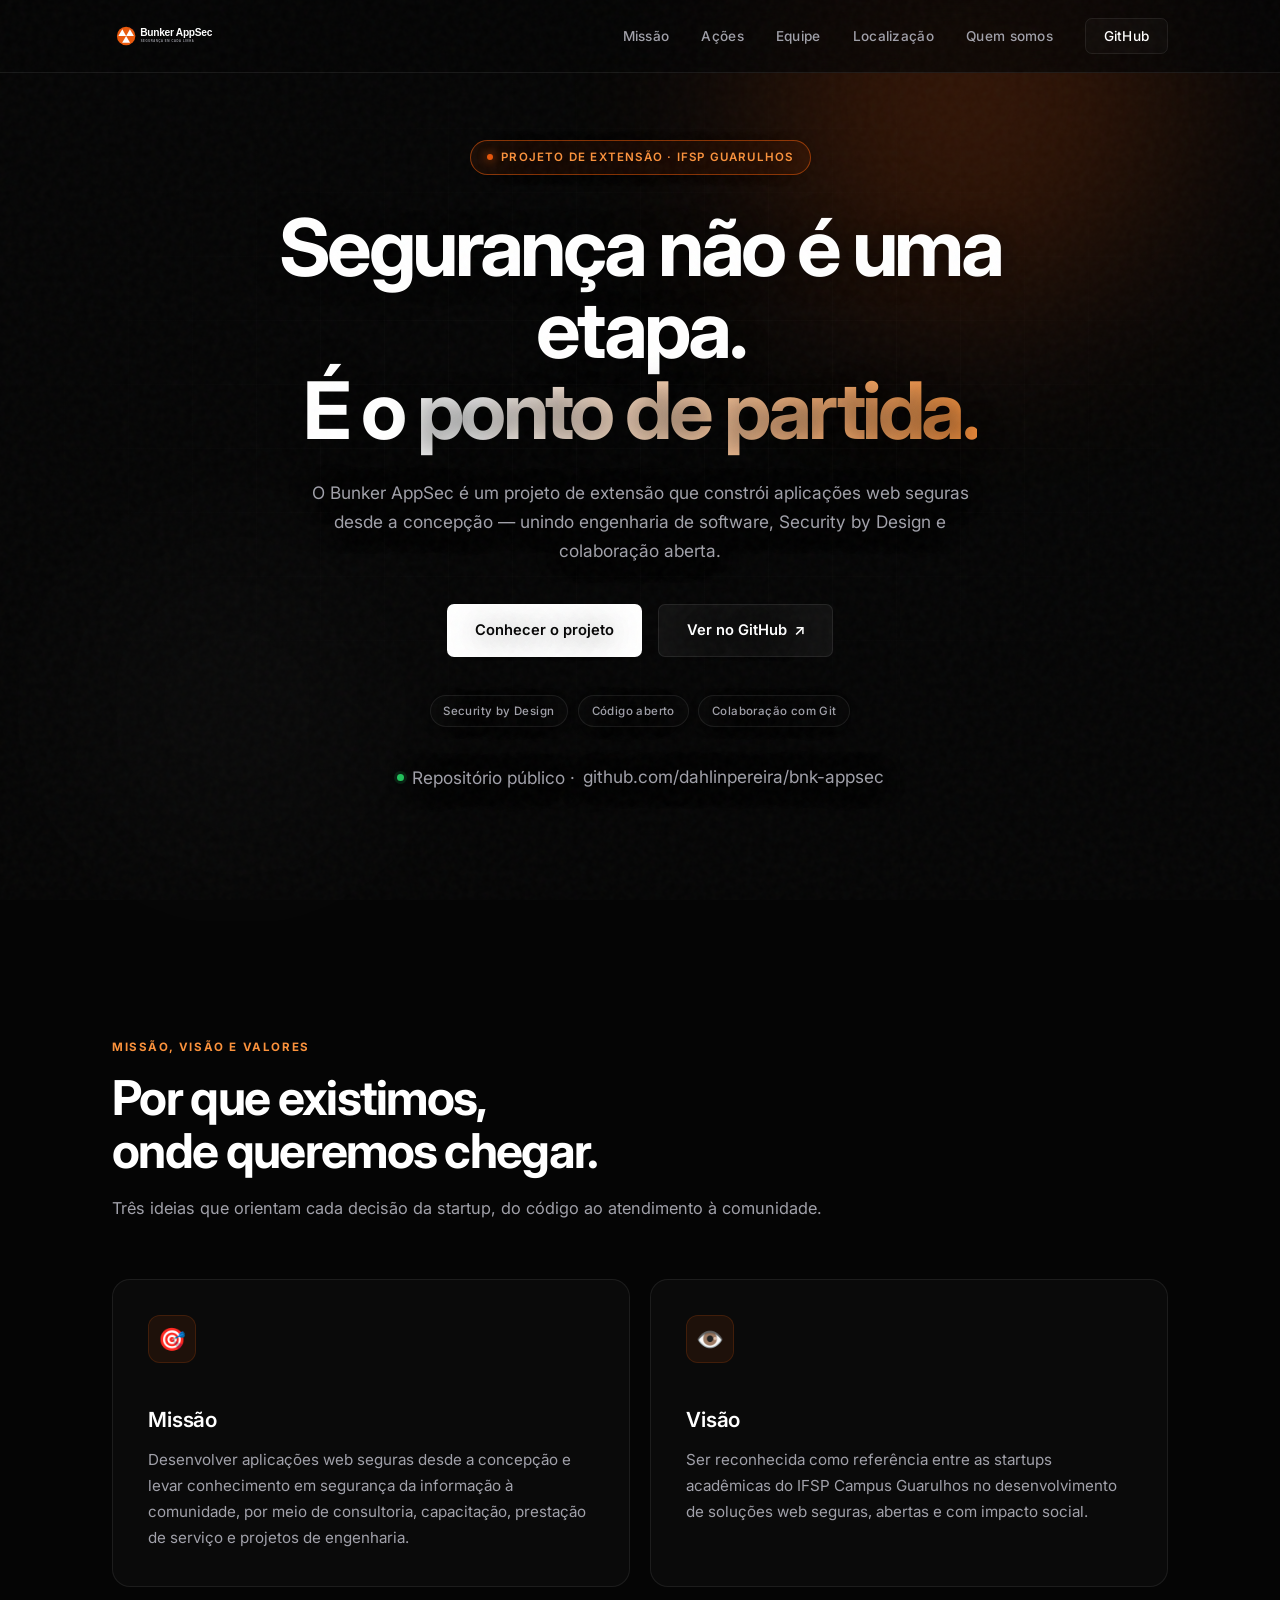
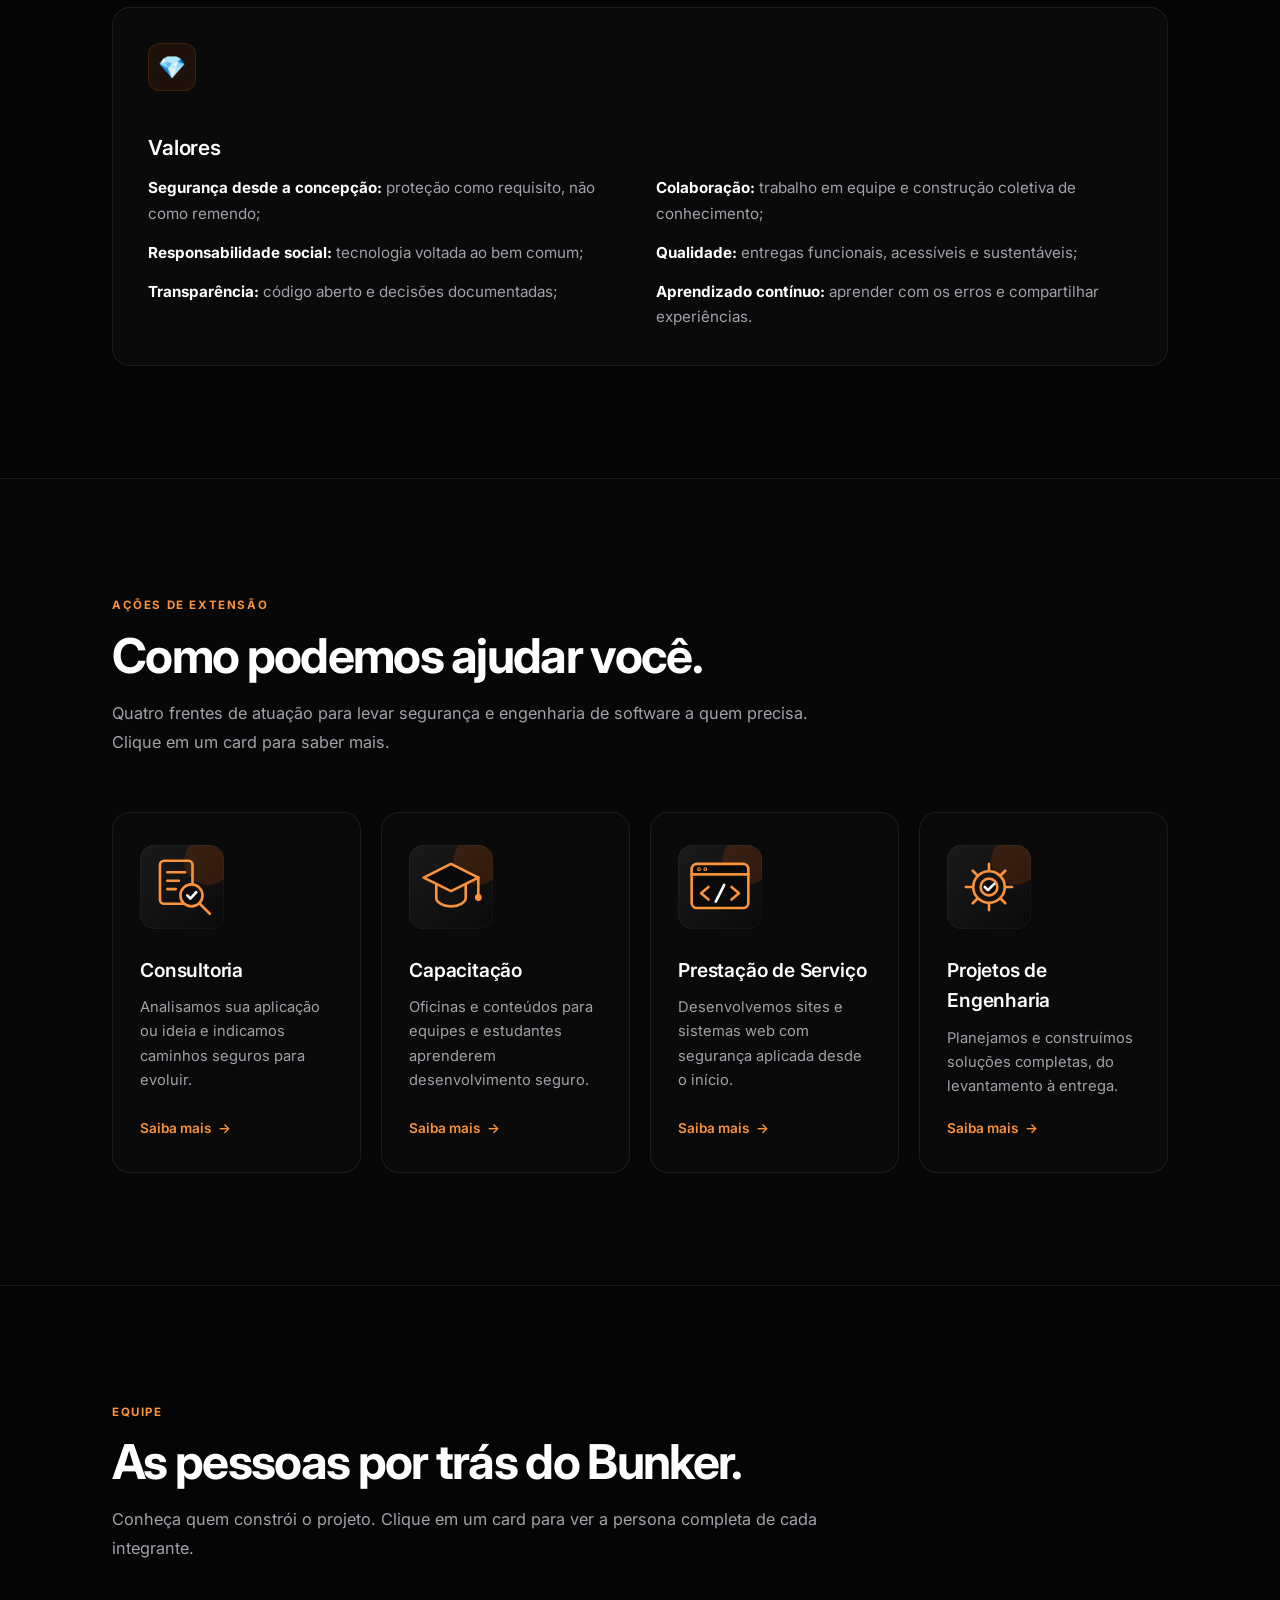
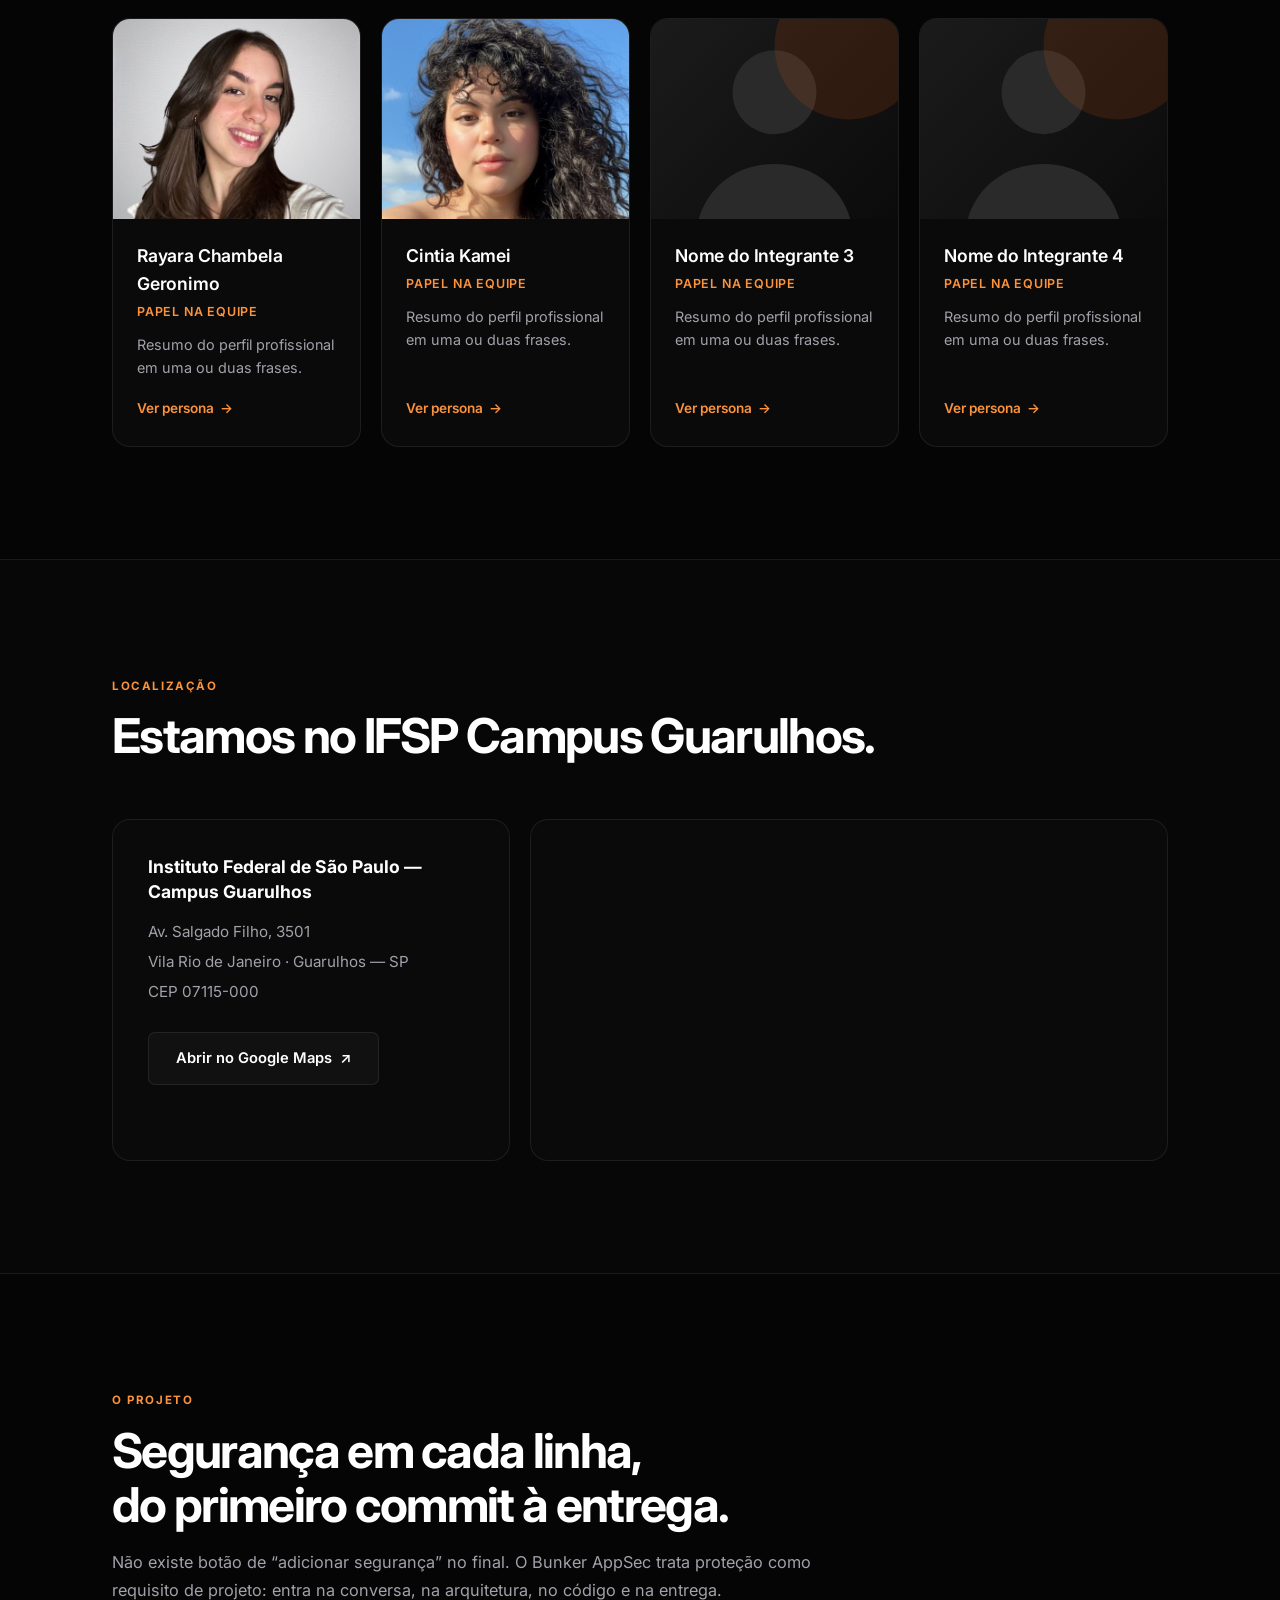
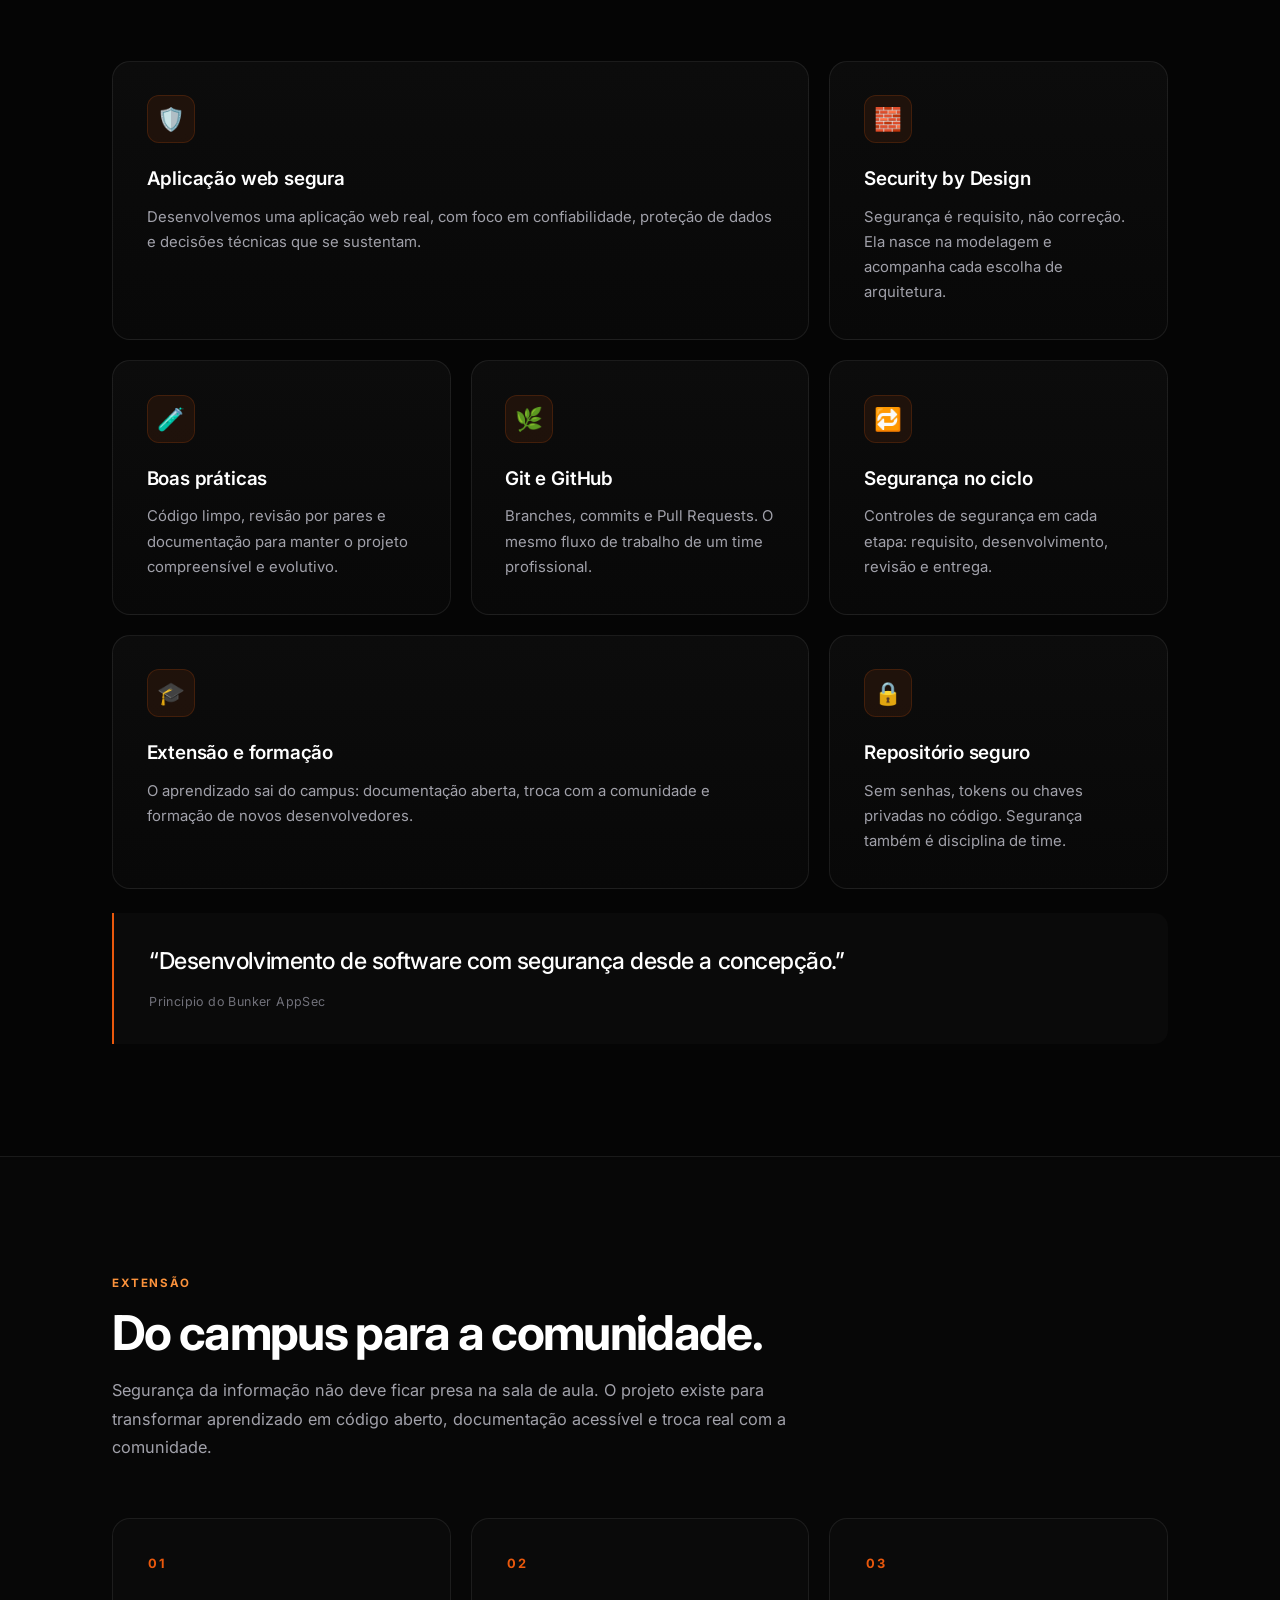
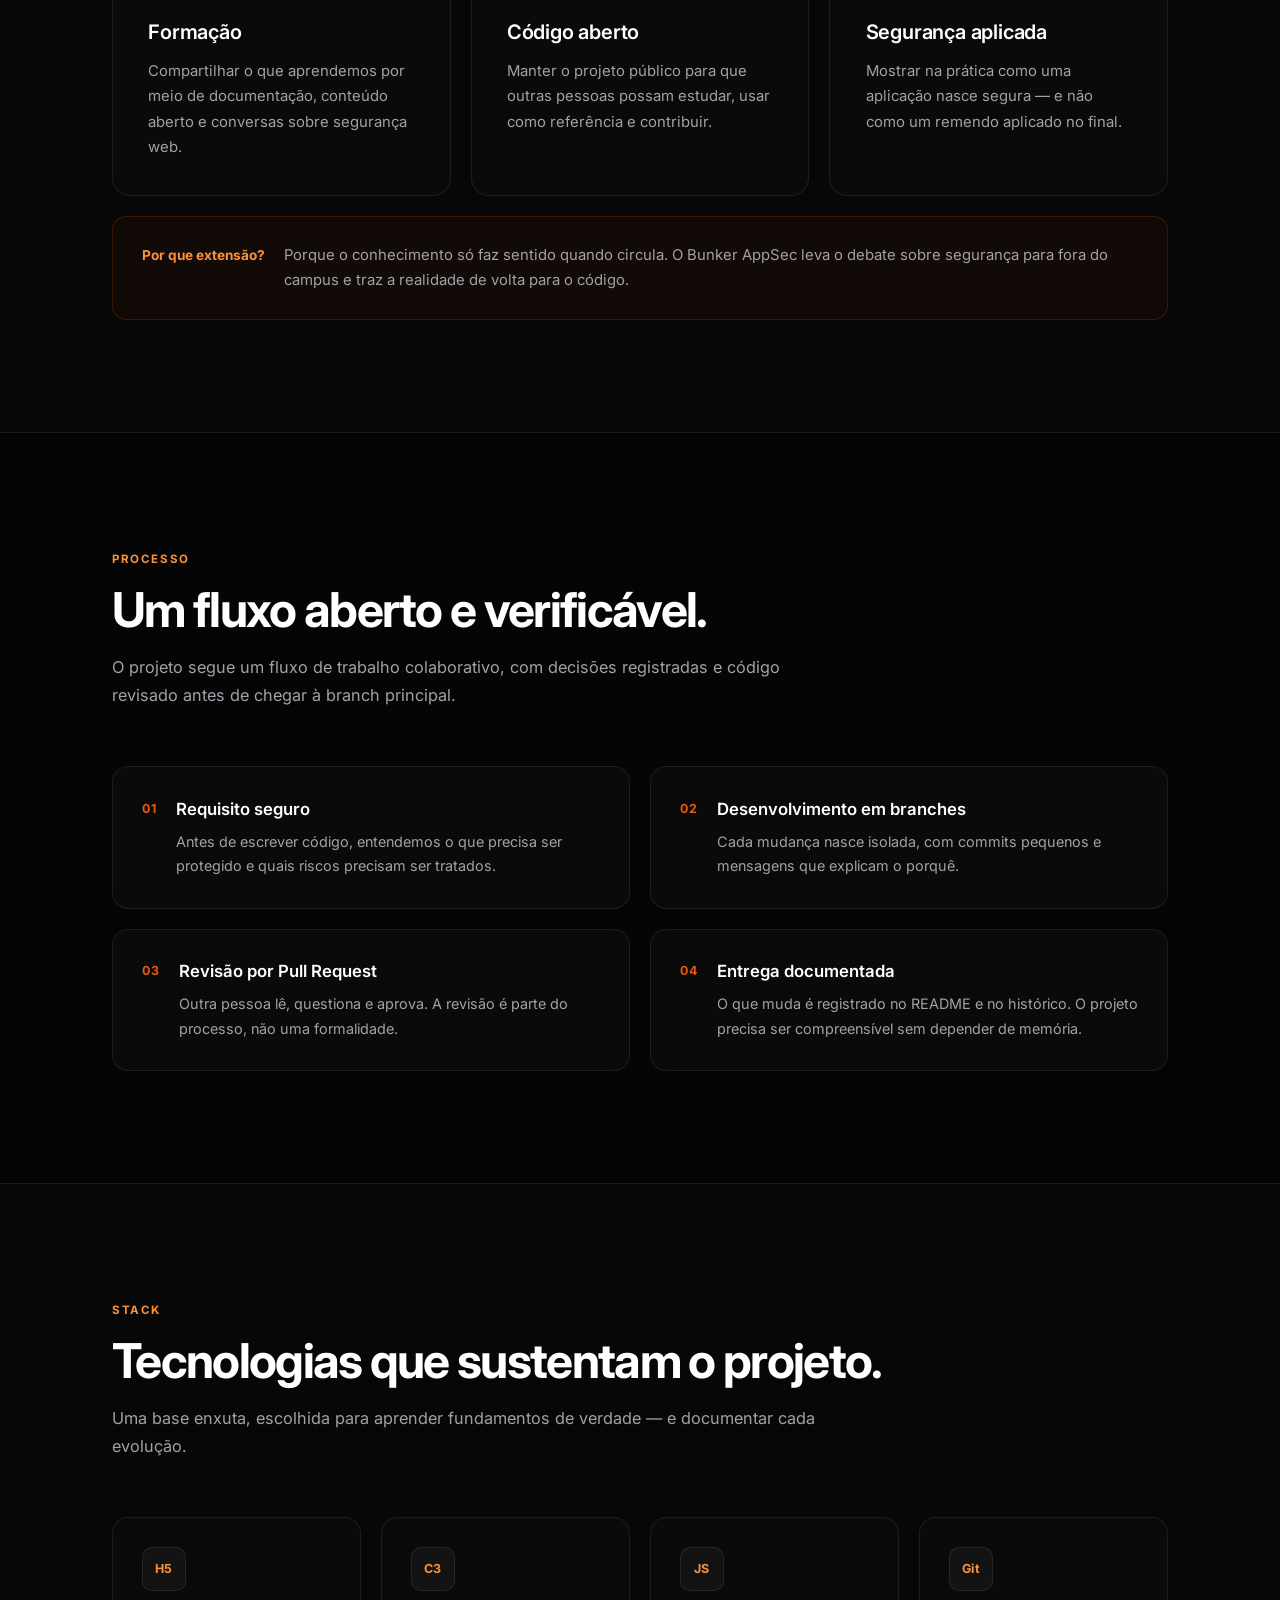
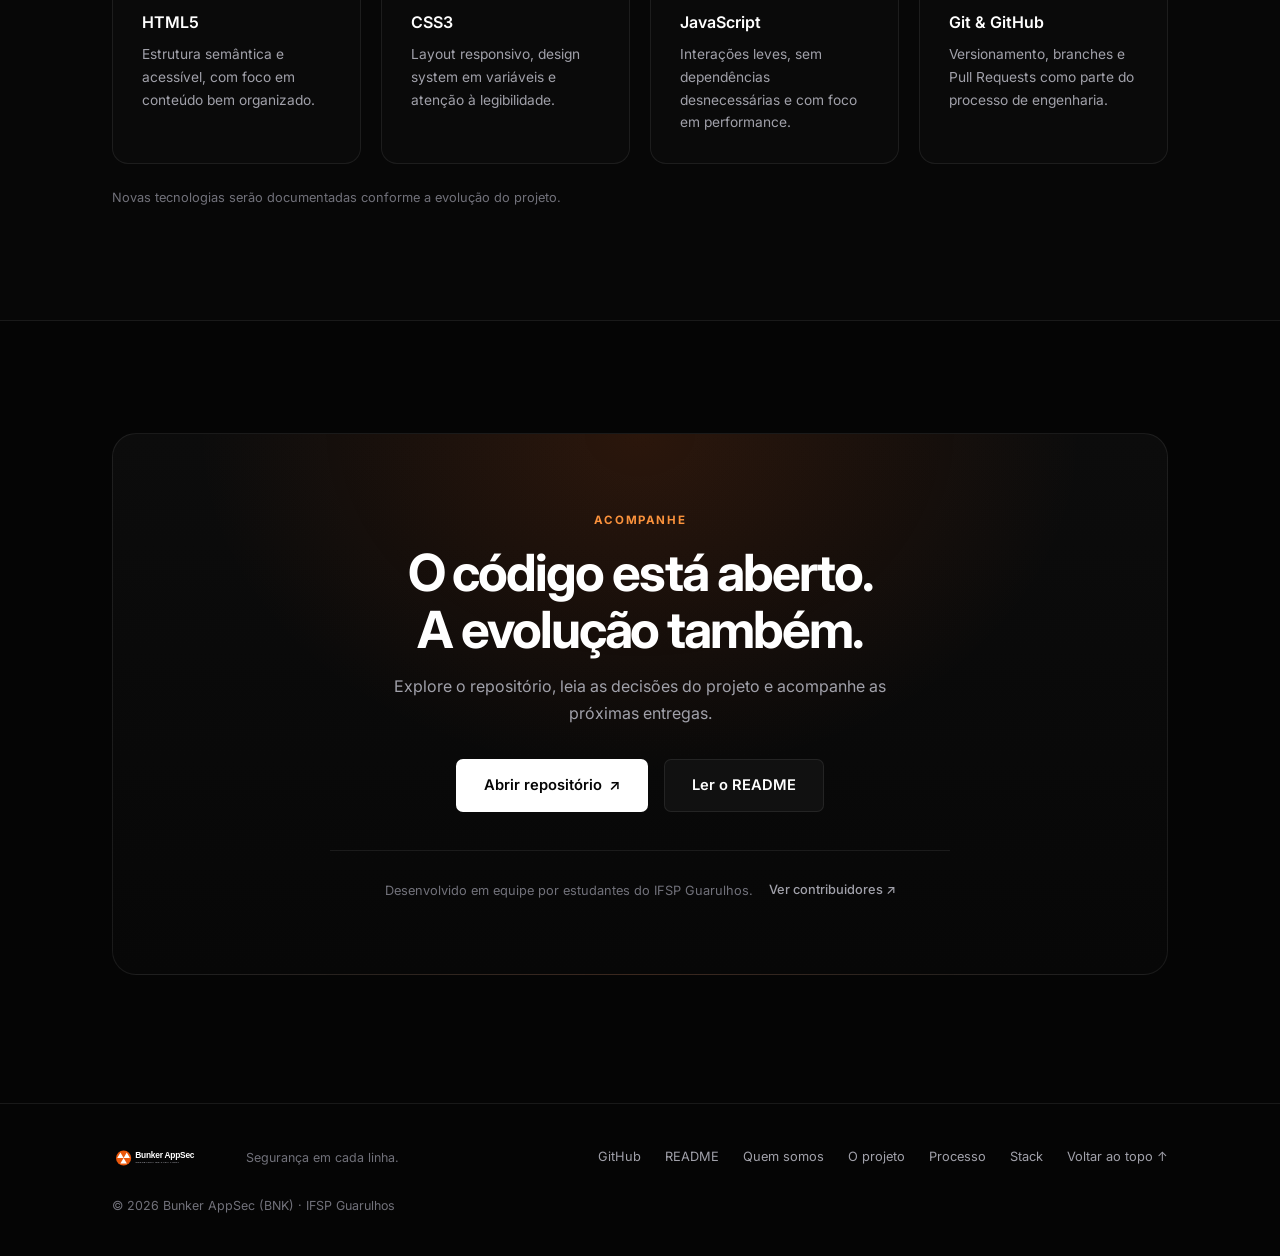
==== index.html @ 9961a46c "pagina principal e quem somos" ====
﻿<!DOCTYPE html>
<html lang="pt-BR">
<head>
    <meta charset="UTF-8">
    <meta name="viewport" content="width=device-width, initial-scale=1.0">
    <meta name="description" content="Bunker AppSec (BNK) — projeto de extensão do IFSP Guarulhos que desenvolve aplicações web seguras desde a concepção, unindo engenharia de software, Security by Design e colaboração aberta.">
    <meta name="theme-color" content="#050505">
    <meta name="author" content="Bunker AppSec">

    <meta property="og:type" content="website">
    <meta property="og:title" content="Bunker AppSec | Segurança desde a concepção">
    <meta property="og:description" content="Projeto de extensão do IFSP Guarulhos que constrói aplicações web seguras desde a concepção.">
    <meta property="og:url" content="https://bunker.simplifica.gru.br/">
    <meta name="twitter:card" content="summary">

    <title>Bunker AppSec | Segurança desde a concepção</title>

    <link rel="canonical" href="https://bunker.simplifica.gru.br/">
    <link rel="icon" type="image/svg+xml" href="assets/img/favicon.svg">
    <link rel="preconnect" href="https://fonts.googleapis.com">
    <link rel="preconnect" href="https://fonts.gstatic.com" crossorigin>
    <link href="https://fonts.googleapis.com/css2?family=Inter:wght@300;400;500;600;700;800&display=swap" rel="stylesheet">
    <link rel="stylesheet" href="css/style.css">
</head>
<body>
    <a class="skip-link" href="#conteudo">Pular para o conteúdo</a>
    <div class="noise-overlay" aria-hidden="true"></div>

    <header class="navbar" id="navbar">
        <div class="container nav-content">
            <a href="#inicio" class="logo" aria-label="Bunker AppSec — início">
                <img src="assets/img/logo.svg" alt="Bunker AppSec" height="34">
            </a>

            <button class="nav-toggle" id="navToggle" type="button"
                    aria-expanded="false" aria-controls="navLinks" aria-label="Abrir menu">
                <span></span>
                <span></span>
                <span></span>
            </button>

            <nav aria-label="Navegação principal">
                <ul class="nav-links" id="navLinks">
                    <li><a href="#missao">Missão</a></li>
                    <li><a href="#acoes">Ações</a></li>
                    <li><a href="#equipe">Equipe</a></li>
                    <li><a href="#localizacao">Localização</a></li>
                    <li><a href="quem-somos.html">Quem somos</a></li>
                    <li>
                        <a class="btn-outline" href="https://github.com/dahlinpereira/bnk-appsec"
                           target="_blank" rel="noopener noreferrer">GitHub</a>
                    </li>
                </ul>
            </nav>
        </div>
    </header>

    <main id="conteudo">
        <!-- 1ª dobra · Foto da equipe + apresentação -->
        <section class="hero hero-photo" id="inicio">
            <div class="hero-bg" aria-hidden="true"></div>
            <div class="orb orb-1" aria-hidden="true"></div>
            <div class="orb orb-2" aria-hidden="true"></div>

            <div class="container hero-content">
                <span class="badge fade-in">Projeto de extensão · IFSP Guarulhos</span>

                <h1 class="fade-in delay-1">
                    Segurança não é uma etapa.<br>
                    É o <span class="highlight">ponto de partida.</span>
                </h1>

                <p class="fade-in delay-2">
                    O Bunker AppSec é um projeto de extensão que constrói aplicações web seguras
                    desde a concepção — unindo engenharia de software, Security by Design
                    e colaboração aberta.
                </p>

                <div class="hero-actions fade-in delay-3">
                    <a href="#projeto" class="btn-primary">Conhecer o projeto</a>
                    <a href="https://github.com/dahlinpereira/bnk-appsec" class="btn-secondary"
                       target="_blank" rel="noopener noreferrer">
                        Ver no GitHub <span aria-hidden="true">↗</span>
                    </a>
                </div>

                <ul class="hero-tags fade-in delay-4" aria-label="Destaques do projeto">
                    <li>Security by Design</li>
                    <li>Código aberto</li>
                    <li>Colaboração com Git</li>
                </ul>

                <p class="hero-status fade-in delay-4">
                    <span class="status-dot" aria-hidden="true"></span>
                    Repositório público ·
                    <a href="https://github.com/dahlinpereira/bnk-appsec"
                       target="_blank" rel="noopener noreferrer">github.com/dahlinpereira/bnk-appsec</a>
                </p>
            </div>
        </section>

        <!-- 2ª dobra · Missão, Visão e Valores -->
        <section class="section" id="missao">
            <div class="container">
                <div class="section-header slide-up">
                    <span class="eyebrow">Missão, Visão e Valores</span>
                    <h2>Por que existimos,<br>onde queremos chegar.</h2>
                    <p class="lead">
                        Três ideias que orientam cada decisão da startup, do código ao
                        atendimento à comunidade.
                    </p>
                </div>

                <div class="mvv-grid">
                    <article class="mvv-card slide-up delay-1">
                        <div class="icon" aria-hidden="true">🎯</div>
                        <h3>Missão</h3>
                        <p>
                            Desenvolver aplicações web seguras desde a concepção e levar
                            conhecimento em segurança da informação à comunidade, por meio de
                            consultoria, capacitação, prestação de serviço e projetos de engenharia.
                        </p>
                    </article>

                    <article class="mvv-card slide-up delay-2">
                        <div class="icon" aria-hidden="true">👁️</div>
                        <h3>Visão</h3>
                        <p>
                            Ser reconhecida como referência entre as startups acadêmicas do IFSP
                            Campus Guarulhos no desenvolvimento de soluções web seguras, abertas
                            e com impacto social.
                        </p>
                    </article>

                    <article class="mvv-card mvv-values slide-up delay-3">
                        <div class="icon" aria-hidden="true">💎</div>
                        <h3>Valores</h3>
                        <ul>
                            <li><strong>Segurança desde a concepção:</strong> proteção como requisito, não como remendo;</li>
                            <li><strong>Colaboração:</strong> trabalho em equipe e construção coletiva de conhecimento;</li>
                            <li><strong>Responsabilidade social:</strong> tecnologia voltada ao bem comum;</li>
                            <li><strong>Qualidade:</strong> entregas funcionais, acessíveis e sustentáveis;</li>
                            <li><strong>Transparência:</strong> código aberto e decisões documentadas;</li>
                            <li><strong>Aprendizado contínuo:</strong> aprender com os erros e compartilhar experiências.</li>
                        </ul>
                    </article>
                </div>
            </div>
        </section>

        <!-- 3ª dobra · Ações de extensão -->
        <section class="section section-alt" id="acoes">
            <div class="container">
                <div class="section-header slide-up">
                    <span class="eyebrow">Ações de extensão</span>
                    <h2>Como podemos ajudar você.</h2>
                    <p class="lead">
                        Quatro frentes de atuação para levar segurança e engenharia de software
                        a quem precisa. Clique em um card para saber mais.
                    </p>
                </div>

                <div class="action-grid">
                    <a class="action-card slide-up delay-1" href="quem-somos.html#consultoria">
                        <img src="assets/img/acoes/consultoria.svg" alt="" width="84" height="84" loading="lazy">
                        <h3>Consultoria</h3>
                        <p>Analisamos sua aplicação ou ideia e indicamos caminhos seguros para evoluir.</p>
                        <span class="card-link">Saiba mais <span aria-hidden="true">→</span></span>
                    </a>

                    <a class="action-card slide-up delay-2" href="quem-somos.html#capacitacao">
                        <img src="assets/img/acoes/capacitacao.svg" alt="" width="84" height="84" loading="lazy">
                        <h3>Capacitação</h3>
                        <p>Oficinas e conteúdos para equipes e estudantes aprenderem desenvolvimento seguro.</p>
                        <span class="card-link">Saiba mais <span aria-hidden="true">→</span></span>
                    </a>

                    <a class="action-card slide-up delay-3" href="quem-somos.html#prestacao-de-servico">
                        <img src="assets/img/acoes/prestacao-de-servico.svg" alt="" width="84" height="84" loading="lazy">
                        <h3>Prestação de Serviço</h3>
                        <p>Desenvolvemos sites e sistemas web com segurança aplicada desde o início.</p>
                        <span class="card-link">Saiba mais <span aria-hidden="true">→</span></span>
                    </a>

                    <a class="action-card slide-up delay-4" href="quem-somos.html#projetos-de-engenharia">
                        <img src="assets/img/acoes/projetos-de-engenharia.svg" alt="" width="84" height="84" loading="lazy">
                        <h3>Projetos de Engenharia</h3>
                        <p>Planejamos e construímos soluções completas, do levantamento à entrega.</p>
                        <span class="card-link">Saiba mais <span aria-hidden="true">→</span></span>
                    </a>
                </div>
            </div>
        </section>

        <!-- 4ª dobra · Um card para cada persona -->
        <section class="section" id="equipe">
            <div class="container">
                <div class="section-header slide-up">
                    <span class="eyebrow">Equipe</span>
                    <h2>As pessoas por trás do Bunker.</h2>
                    <p class="lead">
                        Conheça quem constrói o projeto. Clique em um card para ver a persona
                        completa de cada integrante.
                    </p>
                </div>

                <!-- Um card por integrante. Para adicionar alguém, copie um <a class="persona-card"> inteiro. -->
                <div class="persona-grid">
                    <a class="persona-card slide-up delay-1" href="personas.html#integrante-1">
                        <img src="assets/img/equipe/rayara-chambela-geronimo.jpg" alt="Foto de Rayara Chambela Geronimo" width="200" height="200" loading="lazy">
                        <div class="persona-info">
                            <h3>Rayara Chambela Geronimo</h3>
                            <p class="persona-role">Papel na equipe</p>
                            <p>Resumo do perfil profissional em uma ou duas frases.</p>
                            <span class="card-link">Ver persona <span aria-hidden="true">→</span></span>
                        </div>
                    </a>

                    <a class="persona-card slide-up delay-2" href="personas.html#integrante-2">
                        <img src="assets/img/equipe/cintia-kamei.jpg" alt="Foto de Cintia Kamei" width="200" height="200" loading="lazy">
                        <div class="persona-info">
                            <h3>Cintia Kamei</h3>
                            <p class="persona-role">Papel na equipe</p>
                            <p>Resumo do perfil profissional em uma ou duas frases.</p>
                            <span class="card-link">Ver persona <span aria-hidden="true">→</span></span>
                        </div>
                    </a>

                    <a class="persona-card slide-up delay-3" href="personas.html#integrante-3">
                        <img src="assets/img/equipe/avatar.svg" alt="Foto de Nome do Integrante 3" width="200" height="200" loading="lazy">
                        <div class="persona-info">
                            <h3>Nome do Integrante 3</h3>
                            <p class="persona-role">Papel na equipe</p>
                            <p>Resumo do perfil profissional em uma ou duas frases.</p>
                            <span class="card-link">Ver persona <span aria-hidden="true">→</span></span>
                        </div>
                    </a>

                    <a class="persona-card slide-up delay-4" href="personas.html#integrante-4">
                        <img src="assets/img/equipe/avatar.svg" alt="Foto de Nome do Integrante 4" width="200" height="200" loading="lazy">
                        <div class="persona-info">
                            <h3>Nome do Integrante 4</h3>
                            <p class="persona-role">Papel na equipe</p>
                            <p>Resumo do perfil profissional em uma ou duas frases.</p>
                            <span class="card-link">Ver persona <span aria-hidden="true">→</span></span>
                        </div>
                    </a>
                </div>
            </div>
        </section>

        <!-- 5ª dobra · Localização -->
        <section class="section section-alt" id="localizacao">
            <div class="container">
                <div class="section-header slide-up">
                    <span class="eyebrow">Localização</span>
                    <h2>Estamos no IFSP Campus Guarulhos.</h2>
                </div>

                <div class="location-grid slide-up">
                    <address class="location-info">
                        <strong>Instituto Federal de São Paulo — Campus Guarulhos</strong>
                        <span>Av. Salgado Filho, 3501</span>
                        <span>Vila Rio de Janeiro · Guarulhos — SP</span>
                        <span>CEP 07115-000</span>
                        <a class="btn-secondary" href="https://www.google.com/maps/search/?api=1&amp;query=IFSP+Campus+Guarulhos+Av.+Salgado+Filho+3501+Guarulhos+SP"
                           target="_blank" rel="noopener noreferrer">
                            Abrir no Google Maps <span aria-hidden="true">↗</span>
                        </a>
                    </address>

                    <div class="location-map">
                        <iframe
                            title="Mapa do IFSP Campus Guarulhos"
                            src="https://www.google.com/maps?q=IFSP+Campus+Guarulhos+Av.+Salgado+Filho+3501+Guarulhos+SP&amp;output=embed"
                            loading="lazy"
                            referrerpolicy="no-referrer-when-downgrade"
                            allowfullscreen></iframe>
                    </div>
                </div>
            </div>
        </section>

        <!-- O projeto -->
        <section class="section" id="projeto">
            <div class="container">
                <div class="section-header slide-up">
                    <span class="eyebrow">O projeto</span>
                    <h2>Segurança em cada linha,<br>do primeiro commit à entrega.</h2>
                    <p class="lead">
                        Não existe botão de “adicionar segurança” no final. O Bunker AppSec trata
                        proteção como requisito de projeto: entra na conversa, na arquitetura,
                        no código e na entrega.
                    </p>
                </div>

                <div class="bento-grid">
                    <article class="bento-card col-span-2 slide-up delay-1">
                        <div class="card-content">
                            <div class="icon" aria-hidden="true">🛡️</div>
                            <h3>Aplicação web segura</h3>
                            <p>
                                Desenvolvemos uma aplicação web real, com foco em confiabilidade,
                                proteção de dados e decisões técnicas que se sustentam.
                            </p>
                        </div>
                    </article>

                    <article class="bento-card slide-up delay-2">
                        <div class="card-content">
                            <div class="icon" aria-hidden="true">🧱</div>
                            <h3>Security by Design</h3>
                            <p>
                                Segurança é requisito, não correção. Ela nasce na modelagem
                                e acompanha cada escolha de arquitetura.
                            </p>
                        </div>
                    </article>

                    <article class="bento-card slide-up delay-1">
                        <div class="card-content">
                            <div class="icon" aria-hidden="true">🧪</div>
                            <h3>Boas práticas</h3>
                            <p>
                                Código limpo, revisão por pares e documentação para manter
                                o projeto compreensível e evolutivo.
                            </p>
                        </div>
                    </article>

                    <article class="bento-card slide-up delay-2">
                        <div class="card-content">
                            <div class="icon" aria-hidden="true">🌿</div>
                            <h3>Git e GitHub</h3>
                            <p>
                                Branches, commits e Pull Requests. O mesmo fluxo de trabalho
                                de um time profissional.
                            </p>
                        </div>
                    </article>

                    <article class="bento-card slide-up delay-3">
                        <div class="card-content">
                            <div class="icon" aria-hidden="true">🔁</div>
                            <h3>Segurança no ciclo</h3>
                            <p>
                                Controles de segurança em cada etapa: requisito, desenvolvimento,
                                revisão e entrega.
                            </p>
                        </div>
                    </article>

                    <article class="bento-card col-span-2 slide-up delay-1">
                        <div class="card-content">
                            <div class="icon" aria-hidden="true">🎓</div>
                            <h3>Extensão e formação</h3>
                            <p>
                                O aprendizado sai do campus: documentação aberta, troca com a
                                comunidade e formação de novos desenvolvedores.
                            </p>
                        </div>
                    </article>

                    <article class="bento-card slide-up delay-2">
                        <div class="card-content">
                            <div class="icon" aria-hidden="true">🔒</div>
                            <h3>Repositório seguro</h3>
                            <p>
                                Sem senhas, tokens ou chaves privadas no código.
                                Segurança também é disciplina de time.
                            </p>
                        </div>
                    </article>
                </div>

                <blockquote class="principle slide-up">
                    <p>“Desenvolvimento de software com segurança desde a concepção.”</p>
                    <cite>Princípio do Bunker AppSec</cite>
                </blockquote>
            </div>
        </section>

        <!-- Extensão -->
        <section class="section section-alt" id="extensao">
            <div class="container">
                <div class="section-header slide-up">
                    <span class="eyebrow">Extensão</span>
                    <h2>Do campus para a comunidade.</h2>
                    <p class="lead">
                        Segurança da informação não deve ficar presa na sala de aula. O projeto
                        existe para transformar aprendizado em código aberto, documentação
                        acessível e troca real com a comunidade.
                    </p>
                </div>

                <div class="extension-grid">
                    <article class="extension-card slide-up delay-1">
                        <span class="card-number" aria-hidden="true">01</span>
                        <h3>Formação</h3>
                        <p>
                            Compartilhar o que aprendemos por meio de documentação, conteúdo
                            aberto e conversas sobre segurança web.
                        </p>
                    </article>

                    <article class="extension-card slide-up delay-2">
                        <span class="card-number" aria-hidden="true">02</span>
                        <h3>Código aberto</h3>
                        <p>
                            Manter o projeto público para que outras pessoas possam estudar,
                            usar como referência e contribuir.
                        </p>
                    </article>

                    <article class="extension-card slide-up delay-3">
                        <span class="card-number" aria-hidden="true">03</span>
                        <h3>Segurança aplicada</h3>
                        <p>
                            Mostrar na prática como uma aplicação nasce segura — e não como
                            um remendo aplicado no final.
                        </p>
                    </article>
                </div>

                <div class="extension-note slide-up">
                    <strong>Por que extensão?</strong>
                    <p>
                        Porque o conhecimento só faz sentido quando circula. O Bunker AppSec leva
                        o debate sobre segurança para fora do campus e traz a realidade de volta
                        para o código.
                    </p>
                </div>
            </div>
        </section>

        <!-- Processo -->
        <section class="section" id="processo">
            <div class="container">
                <div class="section-header slide-up">
                    <span class="eyebrow">Processo</span>
                    <h2>Um fluxo aberto e verificável.</h2>
                    <p class="lead">
                        O projeto segue um fluxo de trabalho colaborativo, com decisões
                        registradas e código revisado antes de chegar à branch principal.
                    </p>
                </div>

                <ol class="steps">
                    <li class="step slide-up delay-1">
                        <span class="step-number" aria-hidden="true">01</span>
                        <div>
                            <h3>Requisito seguro</h3>
                            <p>
                                Antes de escrever código, entendemos o que precisa ser protegido
                                e quais riscos precisam ser tratados.
                            </p>
                        </div>
                    </li>

                    <li class="step slide-up delay-2">
                        <span class="step-number" aria-hidden="true">02</span>
                        <div>
                            <h3>Desenvolvimento em branches</h3>
                            <p>
                                Cada mudança nasce isolada, com commits pequenos e mensagens
                                que explicam o porquê.
                            </p>
                        </div>
                    </li>

                    <li class="step slide-up delay-3">
                        <span class="step-number" aria-hidden="true">03</span>
                        <div>
                            <h3>Revisão por Pull Request</h3>
                            <p>
                                Outra pessoa lê, questiona e aprova. A revisão é parte do
                                processo, não uma formalidade.
                            </p>
                        </div>
                    </li>

                    <li class="step slide-up delay-4">
                        <span class="step-number" aria-hidden="true">04</span>
                        <div>
                            <h3>Entrega documentada</h3>
                            <p>
                                O que muda é registrado no README e no histórico. O projeto
                                precisa ser compreensível sem depender de memória.
                            </p>
                        </div>
                    </li>
                </ol>
            </div>
        </section>

        <!-- Stack -->
        <section class="section section-alt" id="stack">
            <div class="container">
                <div class="section-header slide-up">
                    <span class="eyebrow">Stack</span>
                    <h2>Tecnologias que sustentam o projeto.</h2>
                    <p class="lead">
                        Uma base enxuta, escolhida para aprender fundamentos de verdade —
                        e documentar cada evolução.
                    </p>
                </div>

                <div class="stack-grid">
                    <article class="stack-card slide-up delay-1">
                        <span class="stack-mark" aria-hidden="true">H5</span>
                        <h3>HTML5</h3>
                        <p>Estrutura semântica e acessível, com foco em conteúdo bem organizado.</p>
                    </article>

                    <article class="stack-card slide-up delay-2">
                        <span class="stack-mark" aria-hidden="true">C3</span>
                        <h3>CSS3</h3>
                        <p>Layout responsivo, design system em variáveis e atenção à legibilidade.</p>
                    </article>

                    <article class="stack-card slide-up delay-3">
                        <span class="stack-mark" aria-hidden="true">JS</span>
                        <h3>JavaScript</h3>
                        <p>Interações leves, sem dependências desnecessárias e com foco em performance.</p>
                    </article>

                    <article class="stack-card slide-up delay-4">
                        <span class="stack-mark" aria-hidden="true">Git</span>
                        <h3>Git &amp; GitHub</h3>
                        <p>Versionamento, branches e Pull Requests como parte do processo de engenharia.</p>
                    </article>
                </div>

                <p class="stack-note slide-up">
                    Novas tecnologias serão documentadas conforme a evolução do projeto.
                </p>
            </div>
        </section>

        <!-- CTA -->
        <section class="section cta-section" id="contato">
            <div class="container">
                <div class="cta-card slide-up">
                    <span class="eyebrow">Acompanhe</span>
                    <h2>O código está aberto.<br>A evolução também.</h2>
                    <p>
                        Explore o repositório, leia as decisões do projeto e acompanhe
                        as próximas entregas.
                    </p>

                    <div class="hero-actions">
                        <a href="https://github.com/dahlinpereira/bnk-appsec" class="btn-primary"
                           target="_blank" rel="noopener noreferrer">
                            Abrir repositório <span aria-hidden="true">↗</span>
                        </a>
                        <a href="https://github.com/dahlinpereira/bnk-appsec/blob/main/README.md"
                           class="btn-secondary" target="_blank" rel="noopener noreferrer">
                            Ler o README
                        </a>
                    </div>

                    <div class="team-line">
                        <p>Desenvolvido em equipe por estudantes do IFSP Guarulhos.</p>
                        <a href="https://github.com/dahlinpereira/bnk-appsec/graphs/contributors"
                           target="_blank" rel="noopener noreferrer">
                            Ver contribuidores <span aria-hidden="true">↗</span>
                        </a>
                    </div>
                </div>
            </div>
        </section>
    </main>

    <footer class="footer">
        <div class="container footer-content">
            <div class="footer-brand">
                <img src="assets/img/logo.svg" alt="Bunker AppSec" height="28">
                <p>Segurança em cada linha.</p>
            </div>

            <nav class="footer-links" aria-label="Links do rodapé">
                <a href="https://github.com/dahlinpereira/bnk-appsec"
                   target="_blank" rel="noopener noreferrer">GitHub</a>
                <a href="https://github.com/dahlinpereira/bnk-appsec/blob/main/README.md"
                   target="_blank" rel="noopener noreferrer">README</a>
                <a href="quem-somos.html">Quem somos</a>
                <a href="#projeto">O projeto</a>
                <a href="#processo">Processo</a>
                <a href="#stack">Stack</a>
                <a href="#inicio">Voltar ao topo ↑</a>
            </nav>

            <p class="footer-copy">© <span id="year">2026</span> Bunker AppSec (BNK) · IFSP Guarulhos</p>
        </div>
    </footer>

    <script src="js/script.js"></script>
</body>
</html>
---- css/style.css ----
:root {
    --bg-base: #050505;
    --bg-surface: #0a0a0a;
    --bg-elevated: #111111;
    --border-subtle: rgba(255, 255, 255, 0.08);
    --border-strong: rgba(255, 255, 255, 0.18);
    --primary-orange: #ea580c;
    --primary-orange-light: #fb923c;
    --primary-glow: rgba(234, 88, 12, 0.4);
    --text-primary: #ffffff;
    --text-secondary: #a1a1aa;
    --text-muted: #71717a;
    --nav-blur: rgba(5, 5, 5, 0.72);
    --radius: 16px;
    --max-width: 1120px;
}

* {
    margin: 0;
    padding: 0;
    box-sizing: border-box;
    font-family: 'Inter', -apple-system, BlinkMacSystemFont, 'Segoe UI', sans-serif;
}

html {
    scroll-behavior: smooth;
    background-color: var(--bg-base);
    color: var(--text-primary);
    overflow-x: hidden;
}

body {
    background-color: var(--bg-base);
    color: var(--text-primary);
    line-height: 1.6;
    overflow-x: hidden;
}

body.menu-open {
    overflow: hidden;
}

::selection {
    background: var(--primary-orange);
    color: #fff;
}

img {
    max-width: 100%;
    display: block;
}

a {
    color: inherit;
}

:focus-visible {
    outline: 2px solid var(--primary-orange);
    outline-offset: 3px;
    border-radius: 4px;
}

/* Acessibilidade — pular para o conteúdo */
.skip-link {
    position: absolute;
    top: -100px;
    left: 1rem;
    z-index: 10000;
    padding: 0.75rem 1.25rem;
    background: var(--primary-orange);
    color: #fff;
    font-size: 0.9rem;
    font-weight: 600;
    text-decoration: none;
    border-radius: 0 0 8px 8px;
    transition: top 0.2s ease;
}

.skip-link:focus {
    top: 0;
}

/* Textura de ruído */
.noise-overlay {
    position: fixed;
    top: 0;
    left: 0;
    width: 100vw;
    height: 100vh;
    pointer-events: none;
    z-index: 9999;
    opacity: 0.035;
    background-image: url("data:image/svg+xml,%3Csvg viewBox='0 0 200 200' xmlns='http://www.w3.org/2000/svg'%3E%3Cfilter id='noiseFilter'%3E%3CfeTurbulence type='fractalNoise' baseFrequency='0.65' numOctaves='3' stitchTiles='stitch'/%3E%3C/filter%3E%3Crect width='100%25' height='100%25' filter='url(%23noiseFilter)'/%3E%3C/svg%3E");
}

.container {
    width: 100%;
    max-width: var(--max-width);
    margin: 0 auto;
    padding: 0 2rem;
}

/* Navbar */
.navbar {
    position: fixed;
    top: 0;
    width: 100%;
    z-index: 100;
    background: var(--nav-blur);
    backdrop-filter: blur(14px);
    -webkit-backdrop-filter: blur(14px);
    border-bottom: 1px solid var(--border-subtle);
    transition: transform 0.35s ease;
}

.navbar.is-hidden {
    transform: translateY(-100%);
}

.nav-content {
    display: flex;
    justify-content: space-between;
    align-items: center;
    height: 72px;
    gap: 1.5rem;
}

.logo {
    display: inline-flex;
    align-items: center;
    text-decoration: none;
    flex-shrink: 0;
}

.logo img {
    height: 34px;
    width: auto;
}

.nav-links {
    display: flex;
    gap: 2rem;
    list-style: none;
    align-items: center;
}

.nav-links a {
    color: var(--text-secondary);
    text-decoration: none;
    font-size: 0.85rem;
    font-weight: 500;
    letter-spacing: 0.3px;
    transition: color 0.25s ease;
    position: relative;
}

.nav-links a:not(.btn-outline)::after {
    content: "";
    position: absolute;
    left: 0;
    bottom: -7px;
    width: 0;
    height: 2px;
    background: var(--primary-orange);
    transition: width 0.25s ease;
}

.nav-links a:not(.btn-outline):hover,
.nav-links a.is-active {
    color: var(--text-primary);
}

.nav-links a:not(.btn-outline):hover::after,
.nav-links a.is-active::after {
    width: 100%;
}

.btn-outline {
    border: 1px solid var(--border-subtle);
    padding: 0.55rem 1.1rem;
    border-radius: 7px;
    color: var(--text-primary) !important;
    background: rgba(255, 255, 255, 0.02);
    transition: background 0.25s ease, color 0.25s ease, border-color 0.25s ease;
}

.btn-outline:hover {
    background: var(--text-primary);
    color: var(--bg-base) !important;
    border-color: var(--text-primary);
}

/* Botão do menu mobile */
.nav-toggle {
    display: none;
    flex-direction: column;
    justify-content: center;
    gap: 5px;
    width: 42px;
    height: 42px;
    padding: 0 9px;
    background: transparent;
    border: 1px solid var(--border-subtle);
    border-radius: 8px;
    cursor: pointer;
}

.nav-toggle span {
    display: block;
    width: 100%;
    height: 2px;
    background: var(--text-primary);
    border-radius: 2px;
    transition: transform 0.25s ease, opacity 0.25s ease;
}

.nav-toggle[aria-expanded="true"] span:nth-child(1) {
    transform: translateY(7px) rotate(45deg);
}

.nav-toggle[aria-expanded="true"] span:nth-child(2) {
    opacity: 0;
}

.nav-toggle[aria-expanded="true"] span:nth-child(3) {
    transform: translateY(-7px) rotate(-45deg);
}

/* Hero */
.hero {
    min-height: 100svh;
    display: flex;
    flex-direction: column;
    justify-content: center;
    position: relative;
    overflow: hidden;
    padding: 140px 0 90px;
    text-align: center;
}

.hero::before {
    content: "";
    position: absolute;
    inset: 0;
    background-image:
        linear-gradient(rgba(255, 255, 255, 0.035) 1px, transparent 1px),
        linear-gradient(90deg, rgba(255, 255, 255, 0.035) 1px, transparent 1px);
    background-size: 64px 64px;
    -webkit-mask-image: radial-gradient(ellipse 70% 65% at 50% 45%, #000 30%, transparent 78%);
    mask-image: radial-gradient(ellipse 70% 65% at 50% 45%, #000 30%, transparent 78%);
    z-index: 0;
    pointer-events: none;
}

.orb {
    position: absolute;
    border-radius: 50%;
    filter: blur(100px);
    z-index: 0;
    opacity: 0.5;
    animation: float 12s infinite alternate ease-in-out;
    pointer-events: none;
}

.orb-1 {
    width: 420px;
    height: 420px;
    background: var(--primary-glow);
    top: -12%;
    right: 8%;
}

.orb-2 {
    width: 320px;
    height: 320px;
    background: rgba(255, 255, 255, 0.05);
    bottom: 6%;
    left: 6%;
    animation-delay: -6s;
}

@keyframes float {
    0% { transform: translate(0, 0); }
    100% { transform: translate(30px, 45px); }
}

.hero-content {
    position: relative;
    z-index: 2;
    display: flex;
    flex-direction: column;
    align-items: center;
}

.badge {
    display: inline-flex;
    align-items: center;
    gap: 0.55rem;
    padding: 0.45rem 1rem;
    border-radius: 50px;
    border: 1px solid rgba(234, 88, 12, 0.55);
    color: var(--primary-orange-light);
    font-size: 0.72rem;
    font-weight: 600;
    letter-spacing: 1.2px;
    text-transform: uppercase;
    margin-bottom: 2rem;
    background: rgba(234, 88, 12, 0.09);
}

.badge::before {
    content: "";
    width: 6px;
    height: 6px;
    border-radius: 50%;
    background: var(--primary-orange);
    box-shadow: 0 0 10px var(--primary-orange);
}

.hero h1 {
    font-size: clamp(2.8rem, 6.2vw, 5.2rem);
    font-weight: 700;
    line-height: 1.03;
    letter-spacing: -0.045em;
    margin-bottom: 1.6rem;
    max-width: 900px;
}

.highlight {
    background: linear-gradient(to right, #ffffff 10%, var(--primary-orange-light) 100%);
    -webkit-background-clip: text;
    background-clip: text;
    -webkit-text-fill-color: transparent;
}

.hero p {
    font-size: 1.08rem;
    color: var(--text-secondary);
    max-width: 660px;
    line-height: 1.7;
    margin-bottom: 2.4rem;
}

.hero-actions {
    display: flex;
    gap: 1rem;
    flex-wrap: wrap;
    justify-content: center;
}

.btn-primary,
.btn-secondary {
    display: inline-flex;
    align-items: center;
    justify-content: center;
    gap: 0.45rem;
    padding: 0.85rem 1.7rem;
    border-radius: 7px;
    font-size: 0.92rem;
    font-weight: 600;
    text-decoration: none;
    transition: transform 0.25s ease, background 0.25s ease, border-color 0.25s ease;
    border: 1px solid transparent;
}

.btn-primary {
    background: var(--text-primary);
    color: var(--bg-base);
}

.btn-primary:hover {
    background: #e4e4e7;
    transform: translateY(-2px);
}

.btn-secondary {
    background: var(--bg-elevated);
    border-color: var(--border-subtle);
    color: var(--text-primary);
}

.btn-secondary:hover {
    background: rgba(255, 255, 255, 0.06);
    border-color: var(--border-strong);
    transform: translateY(-2px);
}

.hero-tags {
    display: flex;
    flex-wrap: wrap;
    justify-content: center;
    gap: 0.6rem;
    list-style: none;
    margin-top: 2.4rem;
}

.hero-tags li {
    padding: 0.35rem 0.8rem;
    border: 1px solid var(--border-subtle);
    border-radius: 50px;
    background: rgba(255, 255, 255, 0.02);
    color: var(--text-secondary);
    font-size: 0.72rem;
    font-weight: 500;
    letter-spacing: 0.4px;
}

.hero-status {
    display: inline-flex;
    align-items: center;
    gap: 0.5rem;
    margin-top: 2.2rem;
    font-size: 0.78rem;
    color: var(--text-muted);
    flex-wrap: wrap;
    justify-content: center;
}

.hero-status a {
    color: var(--text-secondary);
    text-decoration: none;
    border-bottom: 1px solid transparent;
    transition: color 0.2s ease, border-color 0.2s ease;
}

.hero-status a:hover {
    color: var(--text-primary);
    border-color: var(--primary-orange);
}

.status-dot {
    width: 7px;
    height: 7px;
    border-radius: 50%;
    background: #22c55e;
    box-shadow: 0 0 0 3px rgba(34, 197, 94, 0.14);
}

/* Seções */
.section {
    padding: 7rem 0;
    position: relative;
    z-index: 2;
    scroll-margin-top: 90px;
}

.section-alt {
    background: #070707;
    border-top: 1px solid var(--border-subtle);
    border-bottom: 1px solid var(--border-subtle);
}

.section-header {
    margin-bottom: 3.5rem;
    max-width: 780px;
}

.eyebrow {
    display: inline-block;
    color: var(--primary-orange-light);
    font-size: 0.72rem;
    font-weight: 700;
    letter-spacing: 1.6px;
    text-transform: uppercase;
    margin-bottom: 0.9rem;
}

.section-header h2 {
    font-size: clamp(2rem, 4vw, 3rem);
    font-weight: 700;
    letter-spacing: -0.035em;
    line-height: 1.12;
    margin-bottom: 1rem;
}

.section-header .lead {
    color: var(--text-secondary);
    font-size: 1.02rem;
    line-height: 1.75;
    max-width: 720px;
}

/* Bento grid */
.bento-grid {
    display: grid;
    grid-template-columns: repeat(3, 1fr);
    gap: 1.25rem;
}

.bento-card {
    background: linear-gradient(180deg, #0c0c0c 0%, #080808 100%);
    border: 1px solid var(--border-subtle);
    border-radius: 18px;
    padding: 2.1rem;
    position: relative;
    overflow: hidden;
    transition: border-color 0.3s ease, transform 0.3s ease;
}

.bento-card:hover {
    border-color: var(--border-strong);
    transform: translateY(-3px);
}

.bento-card::before {
    content: "";
    position: absolute;
    top: var(--y, 0);
    left: var(--x, 0);
    transform: translate(-50%, -50%);
    width: 520px;
    height: 520px;
    background: radial-gradient(circle, rgba(234, 88, 12, 0.14) 0%, transparent 62%);
    opacity: 0;
    transition: opacity 0.3s ease;
    pointer-events: none;
    z-index: 0;
}

.bento-card:hover::before {
    opacity: 1;
}

.card-content {
    position: relative;
    z-index: 1;
}

.bento-card.col-span-2 {
    grid-column: span 2;
}

.icon {
    display: inline-flex;
    align-items: center;
    justify-content: center;
    width: 48px;
    height: 48px;
    margin-bottom: 1.3rem;
    font-size: 1.4rem;
    border-radius: 12px;
    background: rgba(234, 88, 12, 0.09);
    border: 1px solid rgba(234, 88, 12, 0.18);
}

.bento-card h3 {
    font-size: 1.18rem;
    font-weight: 600;
    margin-bottom: 0.65rem;
    letter-spacing: -0.01em;
}

.bento-card p {
    color: var(--text-secondary);
    line-height: 1.7;
    font-size: 0.93rem;
}

/* Citação / princípio */
.principle {
    margin-top: 1.5rem;
    padding: 2rem 2.2rem;
    border-left: 2px solid var(--primary-orange);
    background: var(--bg-surface);
    border-radius: 0 14px 14px 0;
}

.principle p {
    font-size: clamp(1.1rem, 2vw, 1.45rem);
    font-weight: 500;
    letter-spacing: -0.02em;
    line-height: 1.45;
    color: var(--text-primary);
}

.principle cite {
    display: block;
    margin-top: 0.8rem;
    font-style: normal;
    font-size: 0.78rem;
    color: var(--text-muted);
    letter-spacing: 0.4px;
}

/* Extensão */
.extension-grid {
    display: grid;
    grid-template-columns: repeat(3, 1fr);
    gap: 1.25rem;
}

.extension-card {
    position: relative;
    padding: 2.2rem;
    background: var(--bg-surface);
    border: 1px solid var(--border-subtle);
    border-radius: 18px;
    overflow: hidden;
    transition: border-color 0.3s ease, transform 0.3s ease;
}

.extension-card:hover {
    border-color: rgba(234, 88, 12, 0.4);
    transform: translateY(-3px);
}

.card-number {
    display: block;
    font-size: 0.8rem;
    font-weight: 700;
    letter-spacing: 2px;
    color: var(--primary-orange);
    margin-bottom: 2.6rem;
}

.extension-card h3 {
    font-size: 1.25rem;
    font-weight: 600;
    margin-bottom: 0.7rem;
    letter-spacing: -0.01em;
}

.extension-card p {
    color: var(--text-secondary);
    font-size: 0.93rem;
    line-height: 1.7;
}

.extension-note {
    display: flex;
    gap: 1.2rem;
    align-items: flex-start;
    margin-top: 1.25rem;
    padding: 1.6rem 1.8rem;
    background: rgba(234, 88, 12, 0.05);
    border: 1px solid rgba(234, 88, 12, 0.18);
    border-radius: 14px;
}

.extension-note strong {
    color: var(--primary-orange-light);
    font-size: 0.85rem;
    white-space: nowrap;
    padding-top: 0.15rem;
}

.extension-note p {
    color: var(--text-secondary);
    font-size: 0.93rem;
    line-height: 1.7;
}

/* Processo */
.steps {
    display: grid;
    grid-template-columns: repeat(2, 1fr);
    gap: 1.25rem;
    list-style: none;
}

.step {
    display: flex;
    gap: 1.2rem;
    padding: 1.8rem;
    background: var(--bg-surface);
    border: 1px solid var(--border-subtle);
    border-radius: 16px;
    transition: border-color 0.3s ease;
}

.step:hover {
    border-color: var(--border-strong);
}

.step-number {
    flex-shrink: 0;
    font-size: 0.78rem;
    font-weight: 700;
    letter-spacing: 1px;
    color: var(--primary-orange);
    padding-top: 0.2rem;
}

.step h3 {
    font-size: 1.05rem;
    font-weight: 600;
    margin-bottom: 0.45rem;
}

.step p {
    color: var(--text-secondary);
    font-size: 0.9rem;
    line-height: 1.7;
}

/* Stack */
.stack-grid {
    display: grid;
    grid-template-columns: repeat(4, 1fr);
    gap: 1.25rem;
}

.stack-card {
    padding: 1.8rem;
    background: var(--bg-surface);
    border: 1px solid var(--border-subtle);
    border-radius: 16px;
    transition: border-color 0.3s ease, transform 0.3s ease;
}

.stack-card:hover {
    border-color: var(--border-strong);
    transform: translateY(-3px);
}

.stack-mark {
    display: inline-flex;
    align-items: center;
    justify-content: center;
    min-width: 44px;
    height: 44px;
    padding: 0 0.6rem;
    margin-bottom: 1.2rem;
    border-radius: 10px;
    background: rgba(255, 255, 255, 0.04);
    border: 1px solid var(--border-subtle);
    color: var(--primary-orange-light);
    font-size: 0.78rem;
    font-weight: 700;
    letter-spacing: 0.5px;
}

.stack-card h3 {
    font-size: 1rem;
    font-weight: 600;
    margin-bottom: 0.5rem;
}

.stack-card p {
    color: var(--text-secondary);
    font-size: 0.86rem;
    line-height: 1.65;
}

.stack-note {
    margin-top: 1.5rem;
    color: var(--text-muted);
    font-size: 0.8rem;
}

/* CTA */
.cta-section {
    padding-bottom: 8rem;
}

.cta-card {
    position: relative;
    overflow: hidden;
    text-align: center;
    padding: 4.5rem 2rem;
    background:
        radial-gradient(ellipse 60% 90% at 50% 0%, rgba(234, 88, 12, 0.14), transparent 70%),
        linear-gradient(180deg, #0c0c0c, #070707);
    border: 1px solid var(--border-subtle);
    border-radius: 24px;
}

.cta-card h2 {
    font-size: clamp(2rem, 4.5vw, 3.2rem);
    font-weight: 700;
    letter-spacing: -0.04em;
    line-height: 1.1;
    margin-bottom: 1rem;
}

.cta-card > p {
    color: var(--text-secondary);
    max-width: 540px;
    margin: 0 auto 2rem;
    font-size: 1rem;
    line-height: 1.7;
}

.cta-card .hero-actions {
    margin-bottom: 2.4rem;
}

.team-line {
    display: flex;
    flex-wrap: wrap;
    align-items: center;
    justify-content: center;
    gap: 0.5rem 1rem;
    padding-top: 1.8rem;
    border-top: 1px solid var(--border-subtle);
    max-width: 620px;
    margin: 0 auto;
}

.team-line p {
    color: var(--text-muted);
    font-size: 0.8rem;
}

.team-line a {
    color: var(--text-secondary);
    font-size: 0.8rem;
    font-weight: 500;
    text-decoration: none;
    border-bottom: 1px solid transparent;
    transition: color 0.2s ease, border-color 0.2s ease;
}

.team-line a:hover {
    color: var(--text-primary);
    border-color: var(--primary-orange);
}

/* Footer */
.footer {
    border-top: 1px solid var(--border-subtle);
    padding: 2.5rem 0;
    background: var(--bg-base);
}

.footer-content {
    display: flex;
    justify-content: space-between;
    align-items: center;
    gap: 1.5rem;
    flex-wrap: wrap;
}

.footer-brand {
    display: flex;
    align-items: center;
    gap: 0.9rem;
}

.footer-brand img {
    height: 28px;
    width: auto;
}

.footer-brand p {
    color: var(--text-muted);
    font-size: 0.78rem;
}

.footer-links {
    display: flex;
    gap: 1.5rem;
    flex-wrap: wrap;
}

.footer-links a {
    color: var(--text-secondary);
    font-size: 0.8rem;
    text-decoration: none;
    transition: color 0.2s ease;
}

.footer-links a:hover {
    color: var(--text-primary);
}

.footer-copy {
    color: var(--text-muted);
    font-size: 0.78rem;
}

/* Animações */
.fade-in,
.slide-up {
    opacity: 0;
    transform: translateY(24px);
    transition:
        opacity 0.8s cubic-bezier(0.16, 1, 0.3, 1),
        transform 0.8s cubic-bezier(0.16, 1, 0.3, 1);
}

.fade-in.active,
.slide-up.active {
    opacity: 1;
    transform: translateY(0);
}

.delay-1 { transition-delay: 0.08s; }
.delay-2 { transition-delay: 0.16s; }
.delay-3 { transition-delay: 0.24s; }
.delay-4 { transition-delay: 0.32s; }

/* Responsivo */
@media (max-width: 980px) {
    .bento-grid,
    .extension-grid {
        grid-template-columns: repeat(2, 1fr);
    }

    .bento-card.col-span-2 {
        grid-column: span 2;
    }

    .stack-grid {
        grid-template-columns: repeat(2, 1fr);
    }
}

@media (max-width: 900px) {
    .nav-toggle {
        display: inline-flex;
    }

    .nav-links {
        position: fixed;
        top: 72px;
        left: 0;
        right: 0;
        flex-direction: column;
        align-items: stretch;
        gap: 0;
        padding: 0.5rem 1.5rem 1.5rem;
        background: rgba(5, 5, 5, 0.98);
        border-bottom: 1px solid var(--border-subtle);
        transform: translateY(-120%);
        opacity: 0;
        visibility: hidden;
        transition: transform 0.3s ease, opacity 0.3s ease, visibility 0.3s ease;
        max-height: calc(100svh - 72px);
        overflow-y: auto;
    }

    .nav-links.is-open {
        transform: translateY(0);
        opacity: 1;
        visibility: visible;
    }

    .nav-links li {
        border-bottom: 1px solid var(--border-subtle);
    }

    .nav-links li:last-child {
        border-bottom: none;
    }

    .nav-links a:not(.btn-outline) {
        display: block;
        padding: 1rem 0;
        font-size: 0.95rem;
    }

    .nav-links a:not(.btn-outline)::after {
        display: none;
    }

    .nav-links .btn-outline {
        display: block;
        margin-top: 1rem;
        padding: 0.85rem 1.2rem;
        text-align: center;
    }

    .steps {
        grid-template-columns: 1fr;
    }

    .footer-content {
        flex-direction: column;
        text-align: center;
    }

    .footer-brand {
        flex-direction: column;
        gap: 0.5rem;
    }
}

@media (max-width: 640px) {
    .container {
        padding: 0 1.25rem;
    }

    .hero {
        padding: 120px 0 70px;
    }

    .hero h1 {
        font-size: clamp(2.4rem, 10vw, 3.2rem);
    }

    .hero p {
        font-size: 1rem;
    }

    .hero-actions {
        width: 100%;
        flex-direction: column;
    }

    .btn-primary,
    .btn-secondary {
        width: 100%;
    }

    .section {
        padding: 5rem 0;
    }

    .bento-grid,
    .extension-grid,
    .stack-grid {
        grid-template-columns: 1fr;
    }

    .bento-card.col-span-2 {
        grid-column: span 1;
    }

    .bento-card,
    .extension-card {
        padding: 1.7rem;
    }

    .extension-note {
        flex-direction: column;
        gap: 0.5rem;
    }

    .cta-card {
        padding: 3rem 1.4rem;
    }

    .principle {
        padding: 1.6rem;
    }

    .footer-links {
        justify-content: center;
        gap: 1rem;
    }
}

/* Movimento reduzido */
@media (prefers-reduced-motion: reduce) {
    html {
        scroll-behavior: auto;
    }

    *,
    *::before,
    *::after {
        animation-duration: 0.01ms !important;
        animation-iteration-count: 1 !important;
        transition-duration: 0.01ms !important;
    }

    .fade-in,
    .slide-up {
        opacity: 1;
        transform: none;
    }
}

/* ==========================================================
   Página principal — dobras 1 a 5 e página "Quem somos"
   ========================================================== */

/* 1ª dobra — foto da equipe ao fundo
   Salve a foto em assets/img/equipe-ifsp.jpg */
.hero-bg {
    position: absolute;
    inset: 0;
    z-index: 0;
    pointer-events: none;
    background:
        linear-gradient(180deg, rgba(5, 5, 5, 0.8) 0%, rgba(5, 5, 5, 0.55) 45%, rgba(5, 5, 5, 0.95) 100%),
        url("../assets/img/equipe-ifsp.jpg") center / cover no-repeat;
}

.hero-photo .hero-content {
    text-shadow: 0 2px 24px rgba(0, 0, 0, 0.55);
}

/* Link "Saiba mais →" dentro dos cards */
.card-link {
    display: inline-flex;
    align-items: center;
    gap: 0.4rem;
    margin-top: 1.2rem;
    color: var(--primary-orange-light);
    font-size: 0.85rem;
    font-weight: 600;
    transition: gap 0.25s ease;
}

/* 2ª dobra — Missão, Visão e Valores */
.mvv-grid {
    display: grid;
    grid-template-columns: repeat(2, 1fr);
    gap: 1.25rem;
}

.mvv-card {
    padding: 2.2rem;
    background: var(--bg-surface);
    border: 1px solid var(--border-subtle);
    border-radius: 18px;
    transition: border-color 0.3s ease, transform 0.3s ease;
}

.mvv-card:hover {
    border-color: rgba(234, 88, 12, 0.4);
    transform: translateY(-3px);
}

.mvv-card h3 {
    font-size: 1.3rem;
    font-weight: 600;
    margin: 1.2rem 0 0.7rem;
    letter-spacing: -0.01em;
}

.mvv-card p,
.mvv-card li {
    color: var(--text-secondary);
    font-size: 0.95rem;
    line-height: 1.7;
}

.mvv-values {
    grid-column: span 2;
}

.mvv-values ul {
    list-style: none;
    display: grid;
    grid-template-columns: repeat(2, 1fr);
    gap: 0.8rem 2rem;
}

.mvv-values li strong {
    color: var(--text-primary);
}

/* 3ª dobra — cards das ações de extensão */
.action-grid {
    display: grid;
    grid-template-columns: repeat(4, 1fr);
    gap: 1.25rem;
}

.action-card {
    display: flex;
    flex-direction: column;
    padding: 2rem 1.7rem;
    background: var(--bg-surface);
    border: 1px solid var(--border-subtle);
    border-radius: 18px;
    text-decoration: none;
    transition: border-color 0.3s ease, transform 0.3s ease;
}

.action-card:hover,
.action-card:focus-visible {
    border-color: rgba(234, 88, 12, 0.5);
    transform: translateY(-4px);
}

.action-card:hover .card-link {
    gap: 0.7rem;
}

.action-card img {
    width: 84px;
    height: 84px;
    margin-bottom: 1.6rem;
}

.action-card h3 {
    font-size: 1.2rem;
    font-weight: 600;
    margin-bottom: 0.6rem;
    letter-spacing: -0.01em;
}

.action-card p {
    color: var(--text-secondary);
    font-size: 0.92rem;
    line-height: 1.65;
    flex-grow: 1;
}

/* 4ª dobra — cards das personas */
.persona-grid {
    display: grid;
    grid-template-columns: repeat(4, 1fr);
    gap: 1.25rem;
}

.persona-card {
    display: flex;
    flex-direction: column;
    overflow: hidden;
    background: var(--bg-surface);
    border: 1px solid var(--border-subtle);
    border-radius: 18px;
    text-decoration: none;
    transition: border-color 0.3s ease, transform 0.3s ease;
}

.persona-card:hover,
.persona-card:focus-visible {
    border-color: rgba(234, 88, 12, 0.5);
    transform: translateY(-4px);
}

.persona-card:hover .card-link {
    gap: 0.7rem;
}

.persona-card img {
    width: 100%;
    aspect-ratio: 1 / 1;
    object-fit: cover;
    background: var(--bg-elevated);
}

.persona-info {
    display: flex;
    flex-direction: column;
    flex-grow: 1;
    padding: 1.4rem 1.5rem 1.6rem;
}

.persona-info h3 {
    font-size: 1.1rem;
    font-weight: 600;
    letter-spacing: -0.01em;
}

.persona-role {
    margin: 0.25rem 0 0.7rem;
    color: var(--primary-orange-light);
    font-size: 0.78rem;
    font-weight: 600;
    letter-spacing: 0.8px;
    text-transform: uppercase;
}

.persona-info p:not(.persona-role) {
    color: var(--text-secondary);
    font-size: 0.9rem;
    line-height: 1.6;
    flex-grow: 1;
}

/* 5ª dobra — localização */
.location-grid {
    display: grid;
    grid-template-columns: 1fr 1.6fr;
    gap: 1.25rem;
    align-items: stretch;
}

.location-info {
    display: flex;
    flex-direction: column;
    align-items: flex-start;
    gap: 0.35rem;
    padding: 2.2rem;
    background: var(--bg-surface);
    border: 1px solid var(--border-subtle);
    border-radius: 18px;
    font-style: normal;
    color: var(--text-secondary);
    font-size: 0.95rem;
}

.location-info strong {
    color: var(--text-primary);
    font-size: 1.1rem;
    line-height: 1.4;
    margin-bottom: 0.6rem;
}

.location-info .btn-secondary {
    margin-top: 1.4rem;
}

.location-map {
    min-height: 340px;
    overflow: hidden;
    border: 1px solid var(--border-subtle);
    border-radius: 18px;
    background: var(--bg-surface);
}

.location-map iframe {
    display: block;
    width: 100%;
    height: 100%;
    min-height: 340px;
    border: 0;
    filter: grayscale(0.4) invert(0.92) hue-rotate(180deg) contrast(0.9);
}

/* Página "Quem somos" */
.page-hero {
    padding: 150px 0 4rem;
    position: relative;
    overflow: hidden;
}

.page-hero h1 {
    font-size: clamp(2.4rem, 5vw, 4rem);
    font-weight: 700;
    letter-spacing: -0.04em;
    line-height: 1.08;
    margin-bottom: 1.4rem;
    max-width: 820px;
}

.page-hero .lead {
    color: var(--text-secondary);
    font-size: 1.08rem;
    line-height: 1.75;
    max-width: 720px;
}

.prose {
    max-width: 760px;
}

.prose p {
    color: var(--text-secondary);
    font-size: 1.02rem;
    line-height: 1.85;
    margin-bottom: 1.2rem;
}

.prose p strong {
    color: var(--text-primary);
}

.service-list {
    display: grid;
    gap: 1.25rem;
}

.service-item {
    display: grid;
    grid-template-columns: 84px 1fr;
    gap: 1.8rem;
    padding: 2.2rem;
    background: var(--bg-surface);
    border: 1px solid var(--border-subtle);
    border-radius: 18px;
    scroll-margin-top: 100px;
    transition: border-color 0.3s ease;
}

.service-item:target {
    border-color: var(--primary-orange);
    box-shadow: 0 0 0 1px var(--primary-orange), 0 0 40px var(--primary-glow);
}

.service-item img {
    width: 84px;
    height: 84px;
}

.service-item h3 {
    font-size: 1.35rem;
    font-weight: 600;
    letter-spacing: -0.015em;
    margin-bottom: 0.7rem;
}

.service-item p {
    color: var(--text-secondary);
    font-size: 0.98rem;
    line-height: 1.75;
    margin-bottom: 0.9rem;
}

.service-item h4 {
    color: var(--primary-orange-light);
    font-size: 0.75rem;
    font-weight: 700;
    letter-spacing: 1.4px;
    text-transform: uppercase;
    margin: 1.2rem 0 0.5rem;
}

.service-item ul {
    list-style: none;
    display: grid;
    gap: 0.45rem;
}

.service-item li {
    position: relative;
    padding-left: 1.3rem;
    color: var(--text-secondary);
    font-size: 0.95rem;
    line-height: 1.6;
}

.service-item li::before {
    content: "";
    position: absolute;
    left: 0;
    top: 0.65em;
    width: 6px;
    height: 6px;
    border-radius: 50%;
    background: var(--primary-orange);
}

.back-link {
    display: flex;
    width: fit-content;
    align-items: center;
    gap: 0.5rem;
    margin-bottom: 1.6rem;
    color: var(--text-secondary);
    font-size: 0.85rem;
    text-decoration: none;
    transition: color 0.2s ease;
}

.back-link:hover {
    color: var(--text-primary);
}

@media (max-width: 1100px) {
    .action-grid,
    .persona-grid {
        grid-template-columns: repeat(2, 1fr);
    }
}

@media (max-width: 900px) {
    .location-grid {
        grid-template-columns: 1fr;
    }
}

@media (max-width: 760px) {
    .mvv-grid {
        grid-template-columns: 1fr;
    }

    .mvv-values {
        grid-column: auto;
    }

    .mvv-values ul {
        grid-template-columns: 1fr;
    }
}

@media (max-width: 640px) {
    .action-grid,
    .persona-grid {
        grid-template-columns: 1fr;
    }

    .mvv-card,
    .location-info,
    .service-item {
        padding: 1.7rem;
    }

    .service-item {
        grid-template-columns: 1fr;
        gap: 1.2rem;
    }

    .page-hero {
        padding: 120px 0 3rem;
    }
}
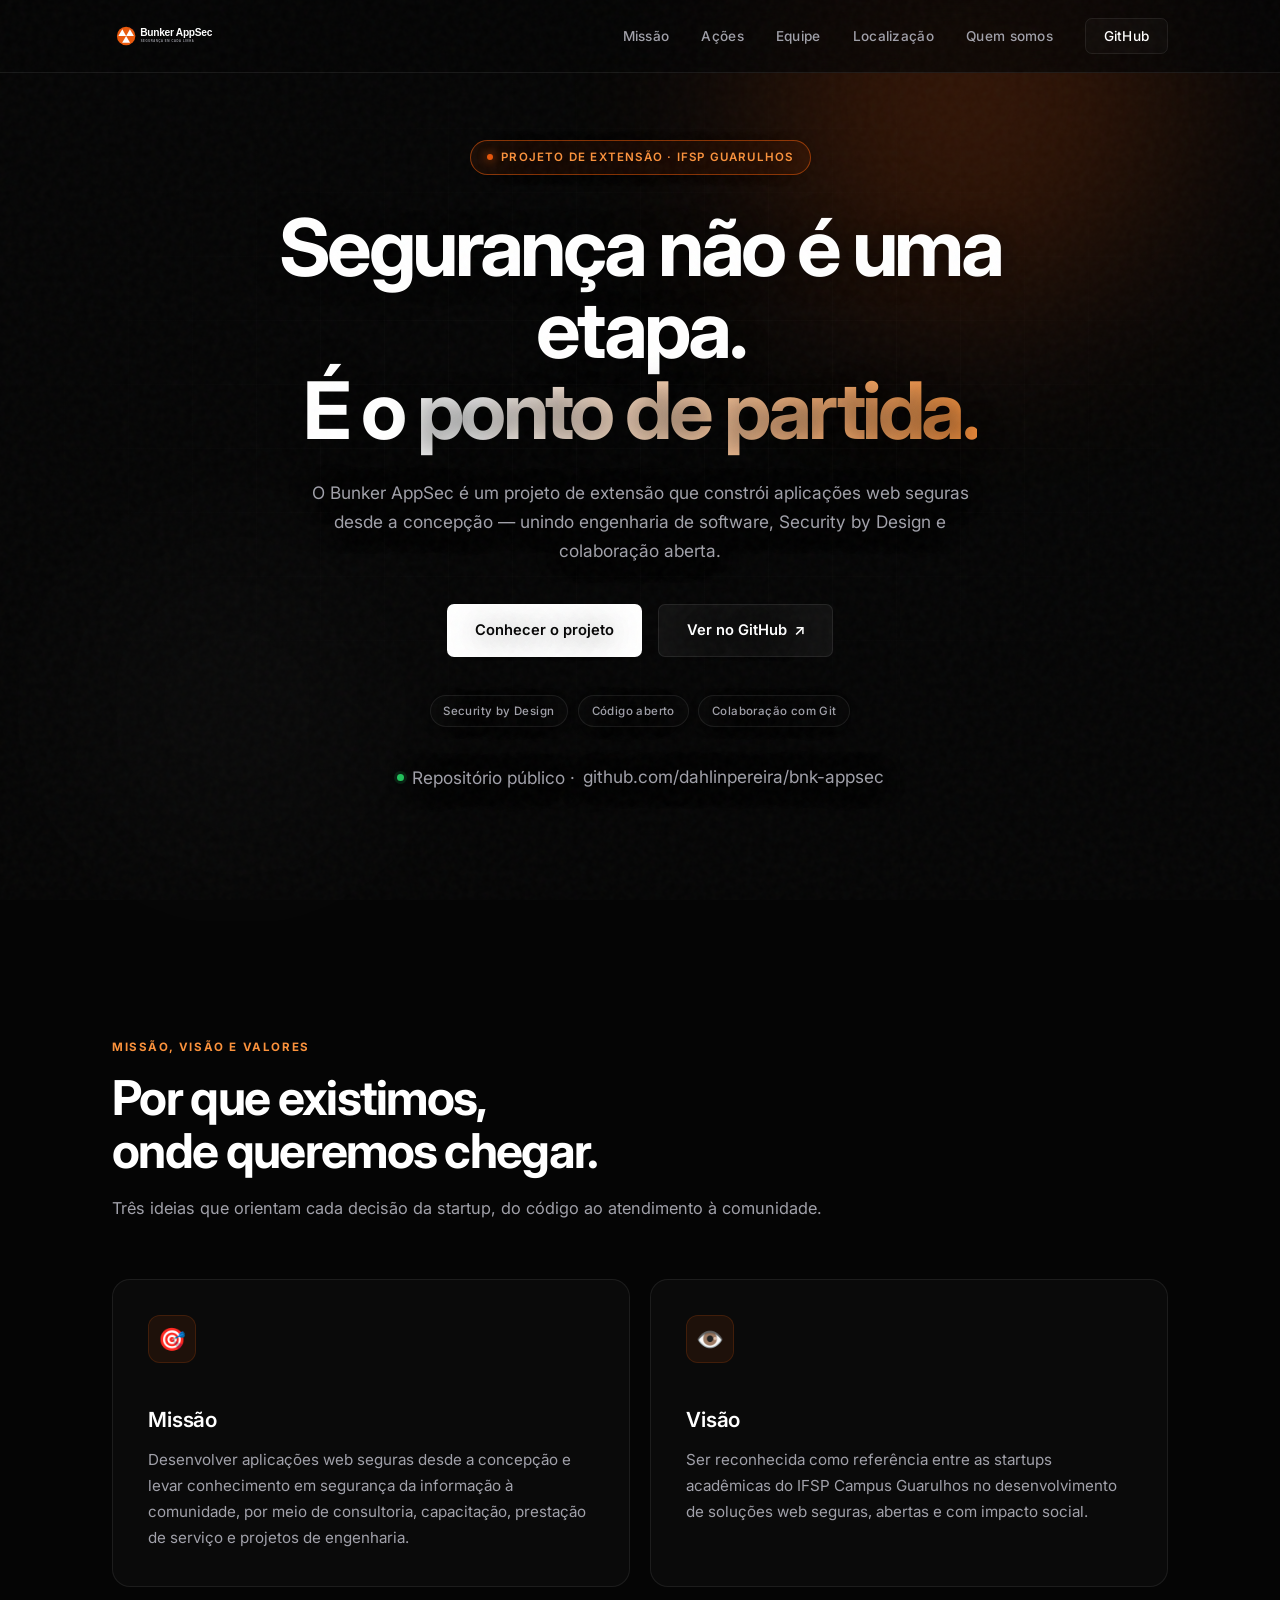
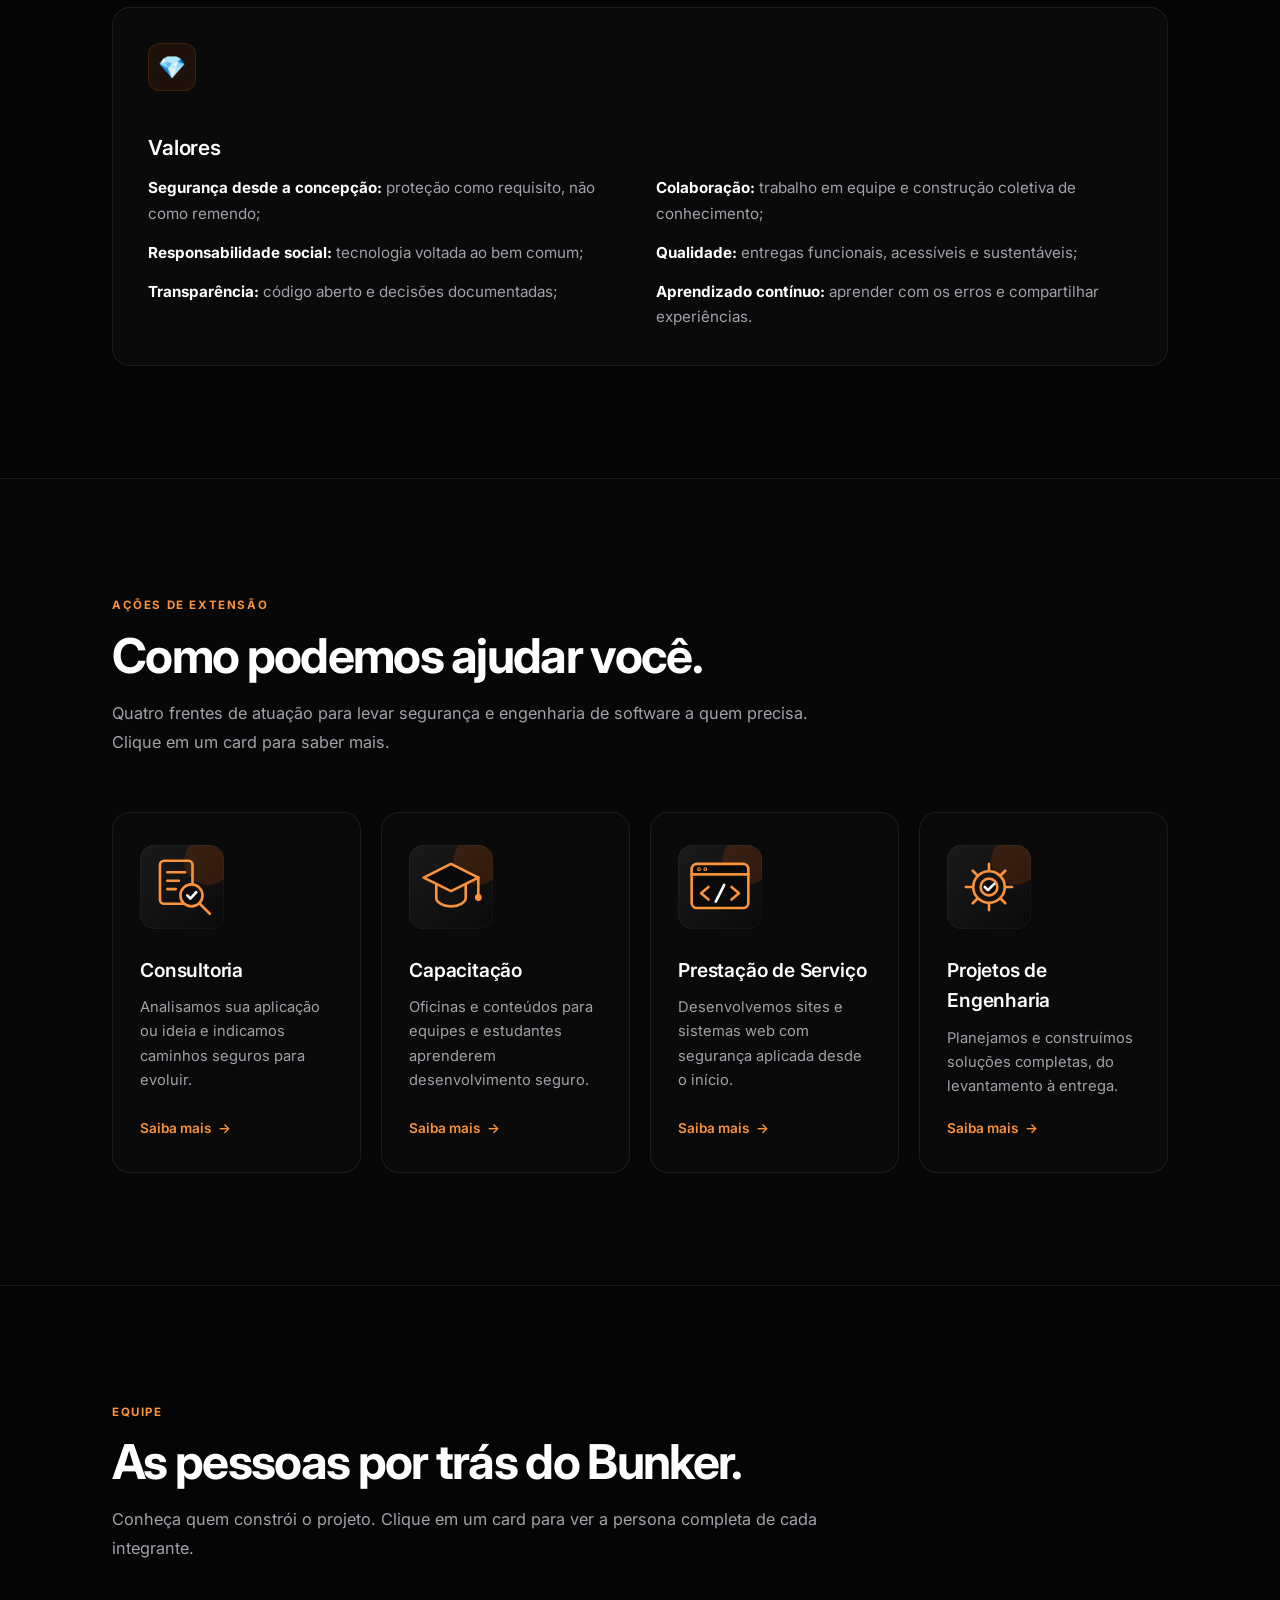
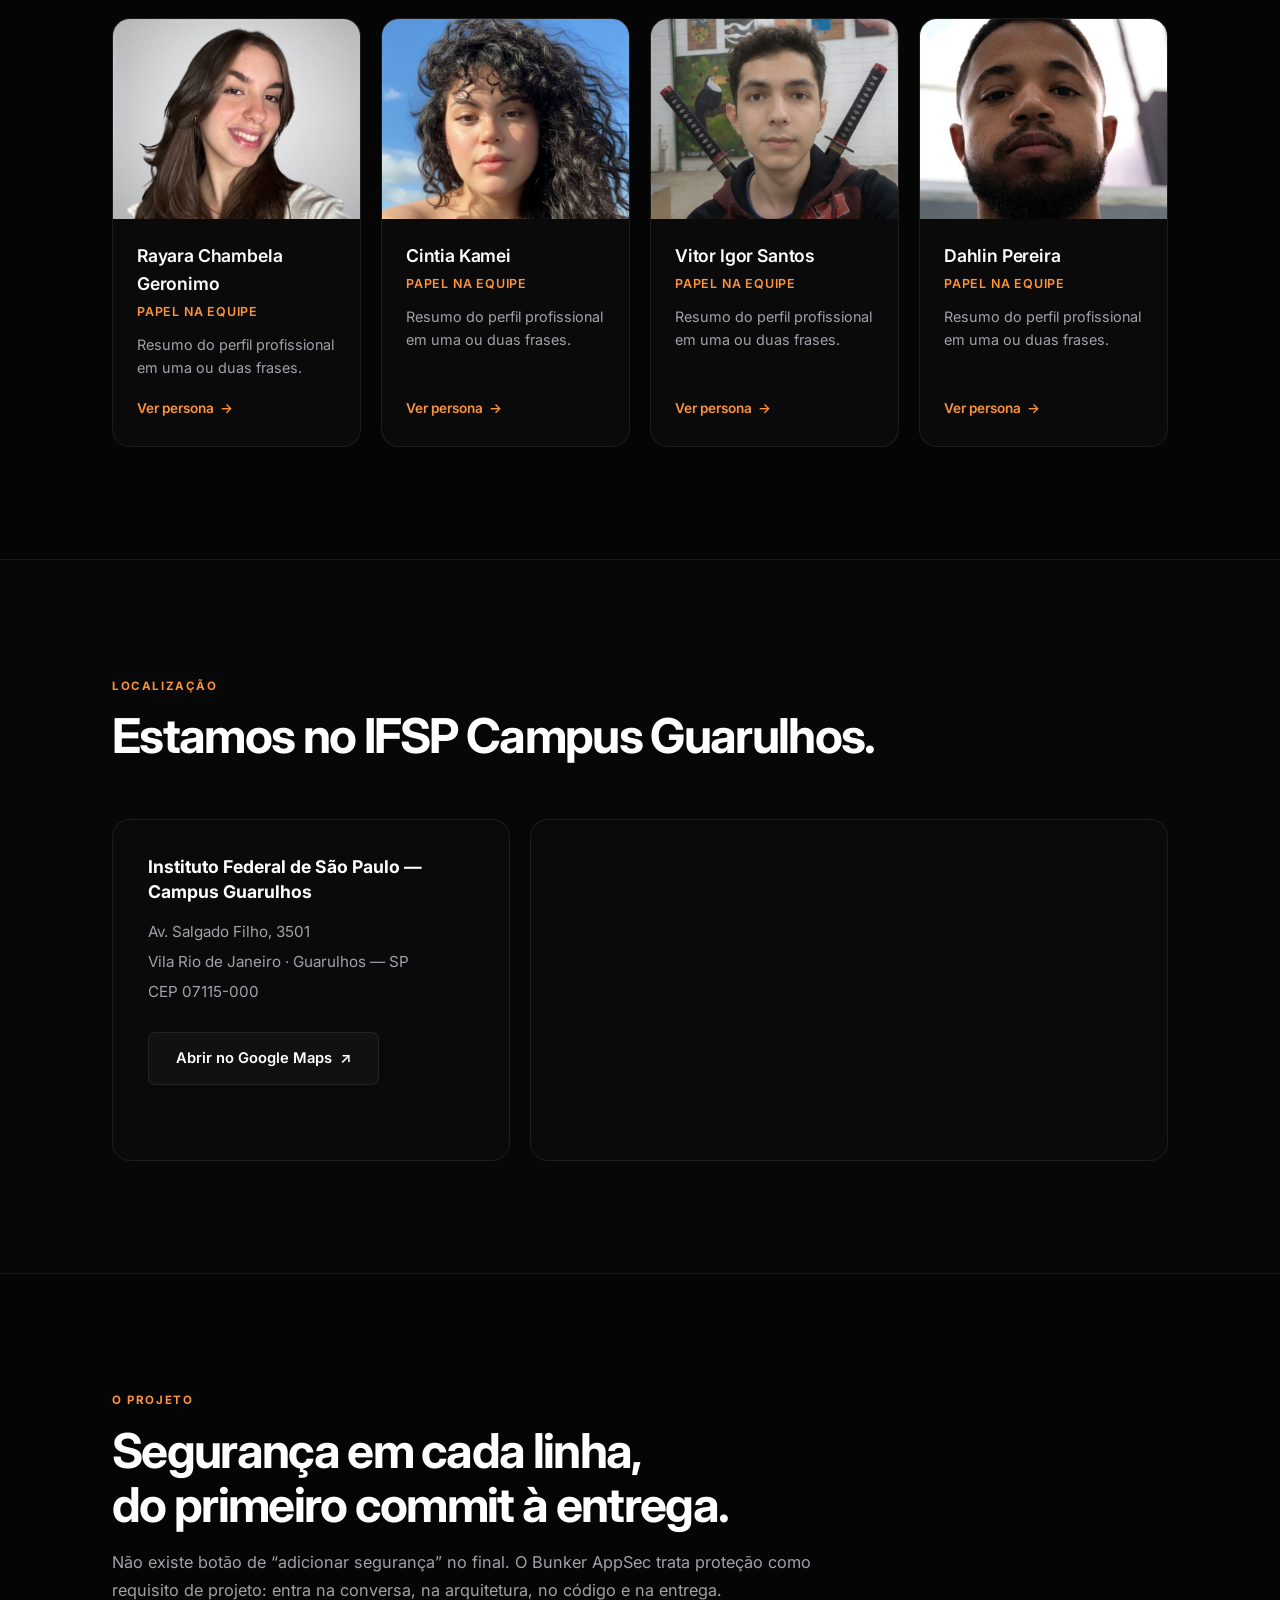
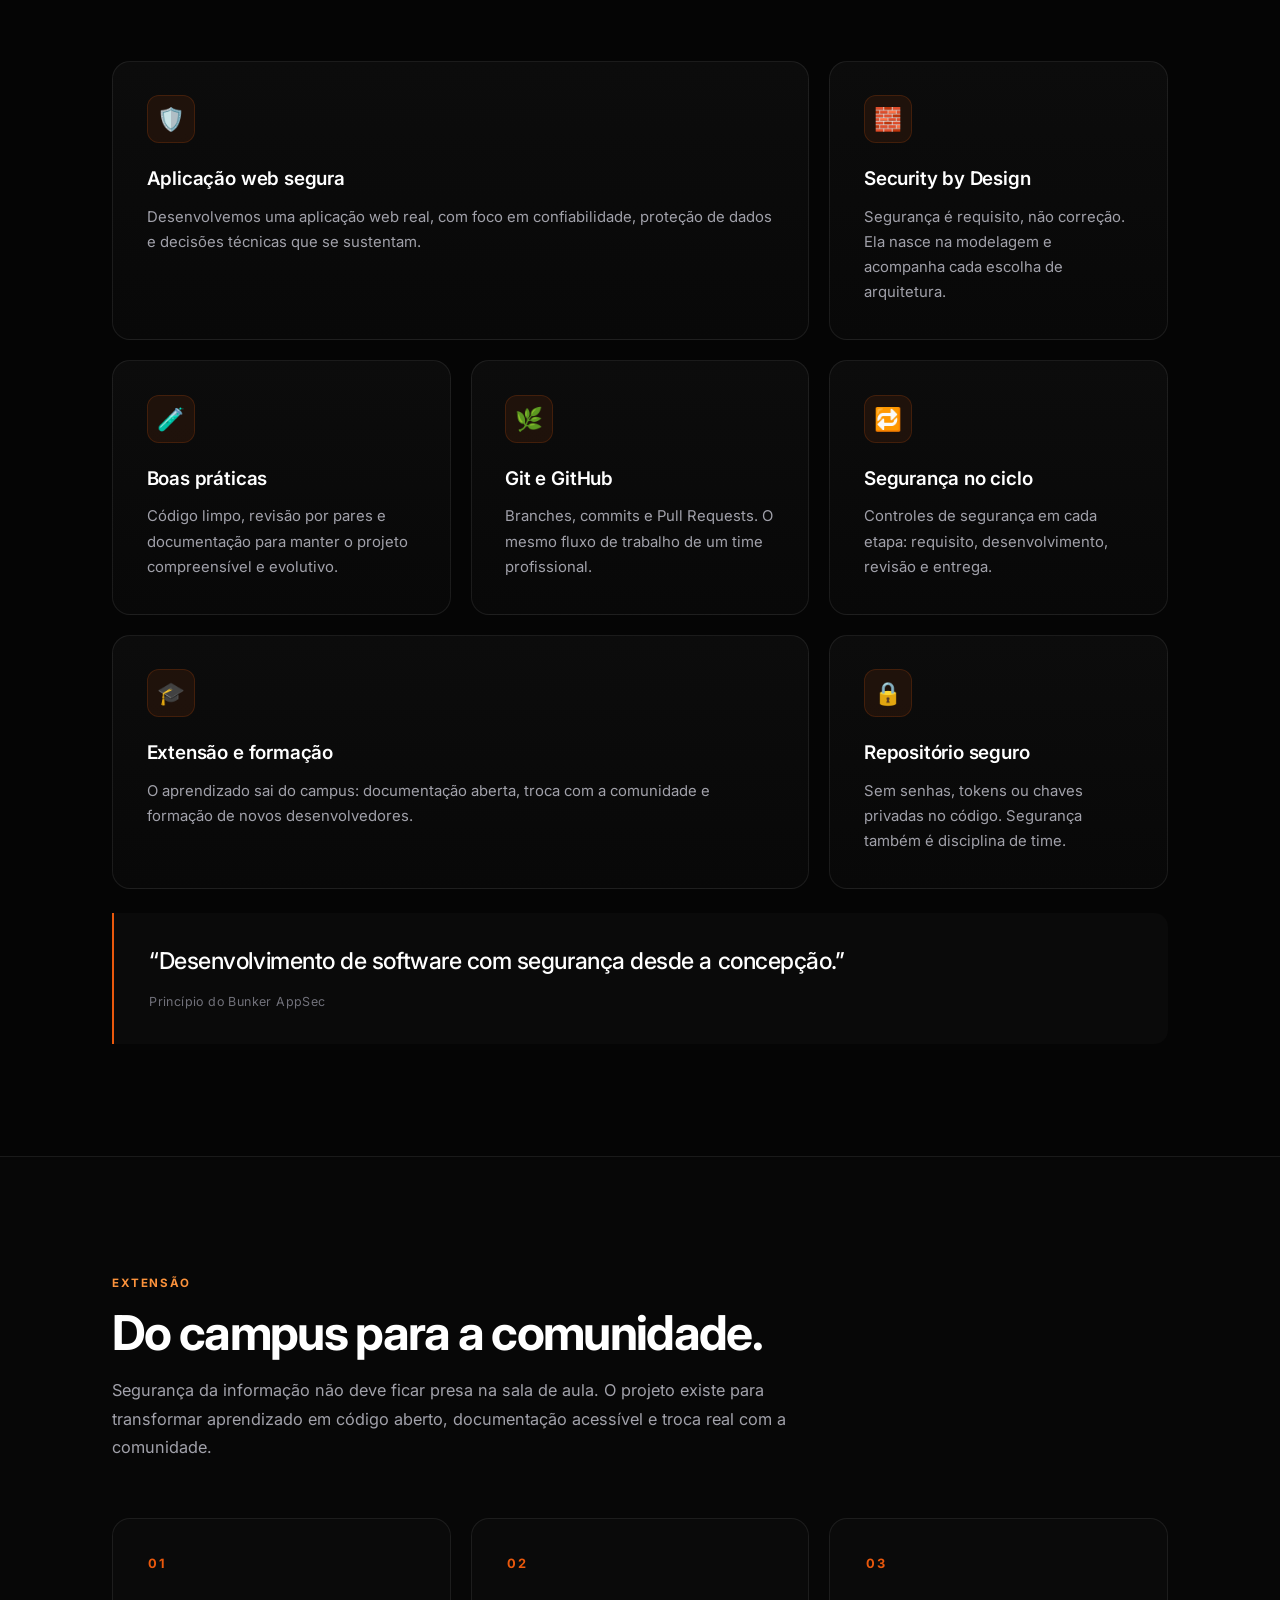
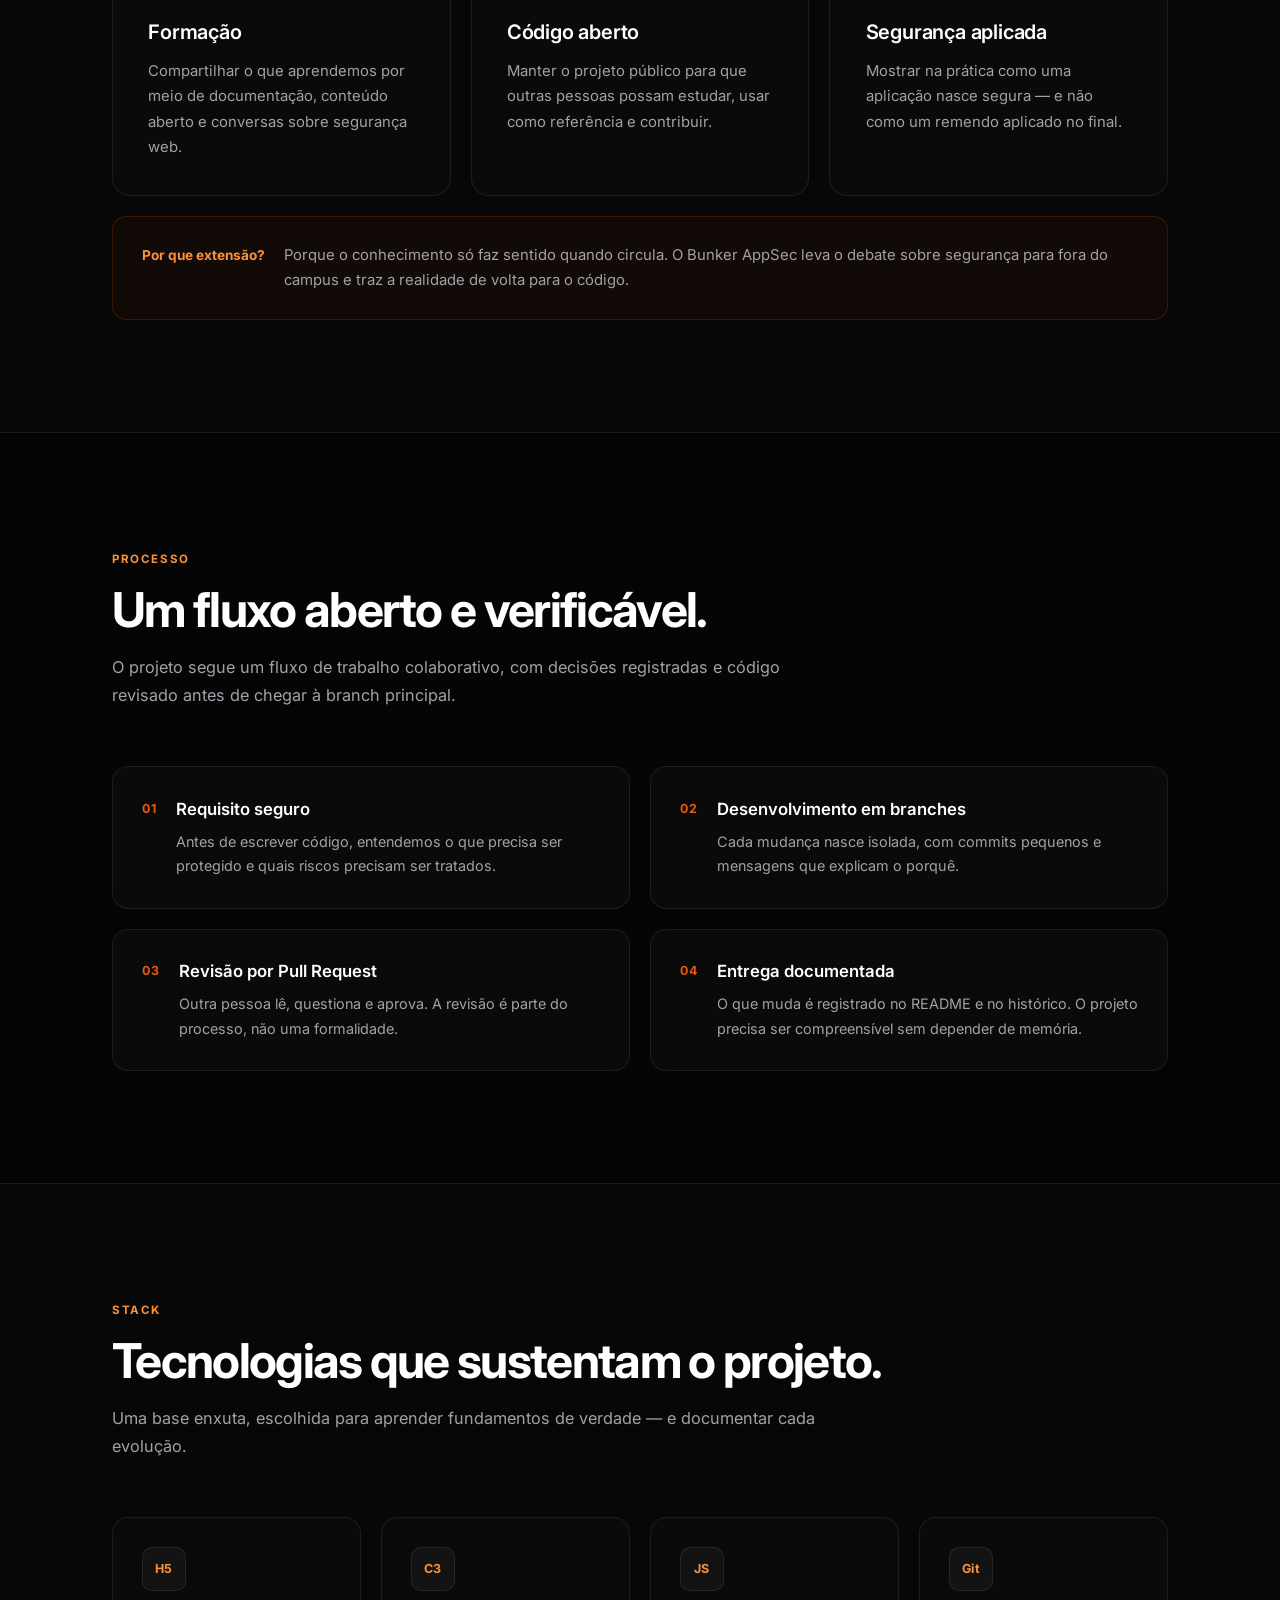
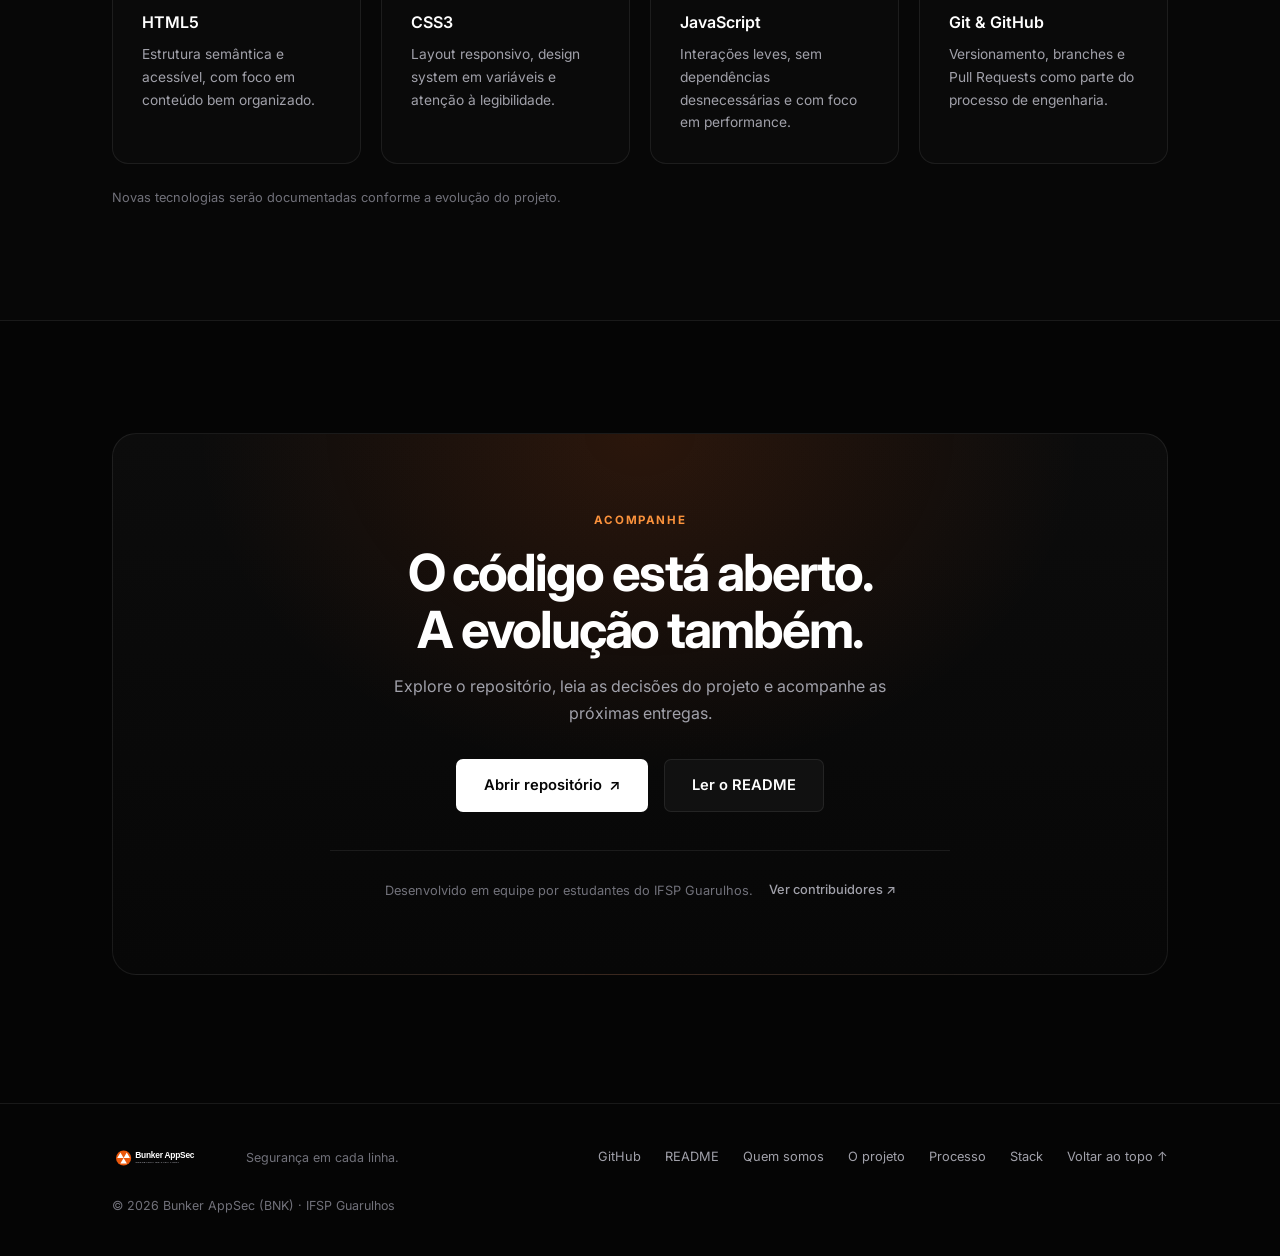
==== commit c4582f66: "imagens-integrantes" ====
--- a/index.html
+++ b/index.html
@@ -227,9 +227,9 @@
                     </a>
 
                     <a class="persona-card slide-up delay-3" href="personas.html#integrante-3">
-                        <img src="assets/img/equipe/avatar.svg" alt="Foto de Nome do Integrante 3" width="200" height="200" loading="lazy">
+                        <img src="assets/img/equipe/vitor-igor-santos.jpg" alt="Foto de Vitor Igor Santos" width="200" height="200" loading="lazy">
                         <div class="persona-info">
-                            <h3>Nome do Integrante 3</h3>
+                            <h3>Vitor Igor Santos</h3>
                             <p class="persona-role">Papel na equipe</p>
                             <p>Resumo do perfil profissional em uma ou duas frases.</p>
                             <span class="card-link">Ver persona <span aria-hidden="true">→</span></span>
@@ -237,9 +237,9 @@
                     </a>
 
                     <a class="persona-card slide-up delay-4" href="personas.html#integrante-4">
-                        <img src="assets/img/equipe/avatar.svg" alt="Foto de Nome do Integrante 4" width="200" height="200" loading="lazy">
+                        <img src="assets/img/equipe/dahlin-pereira.jpg" alt="Foto de Dahlin Pereira" width="200" height="200" loading="lazy">
                         <div class="persona-info">
-                            <h3>Nome do Integrante 4</h3>
+                            <h3>Dahlin Pereira</h3>
                             <p class="persona-role">Papel na equipe</p>
                             <p>Resumo do perfil profissional em uma ou duas frases.</p>
                             <span class="card-link">Ver persona <span aria-hidden="true">→</span></span>
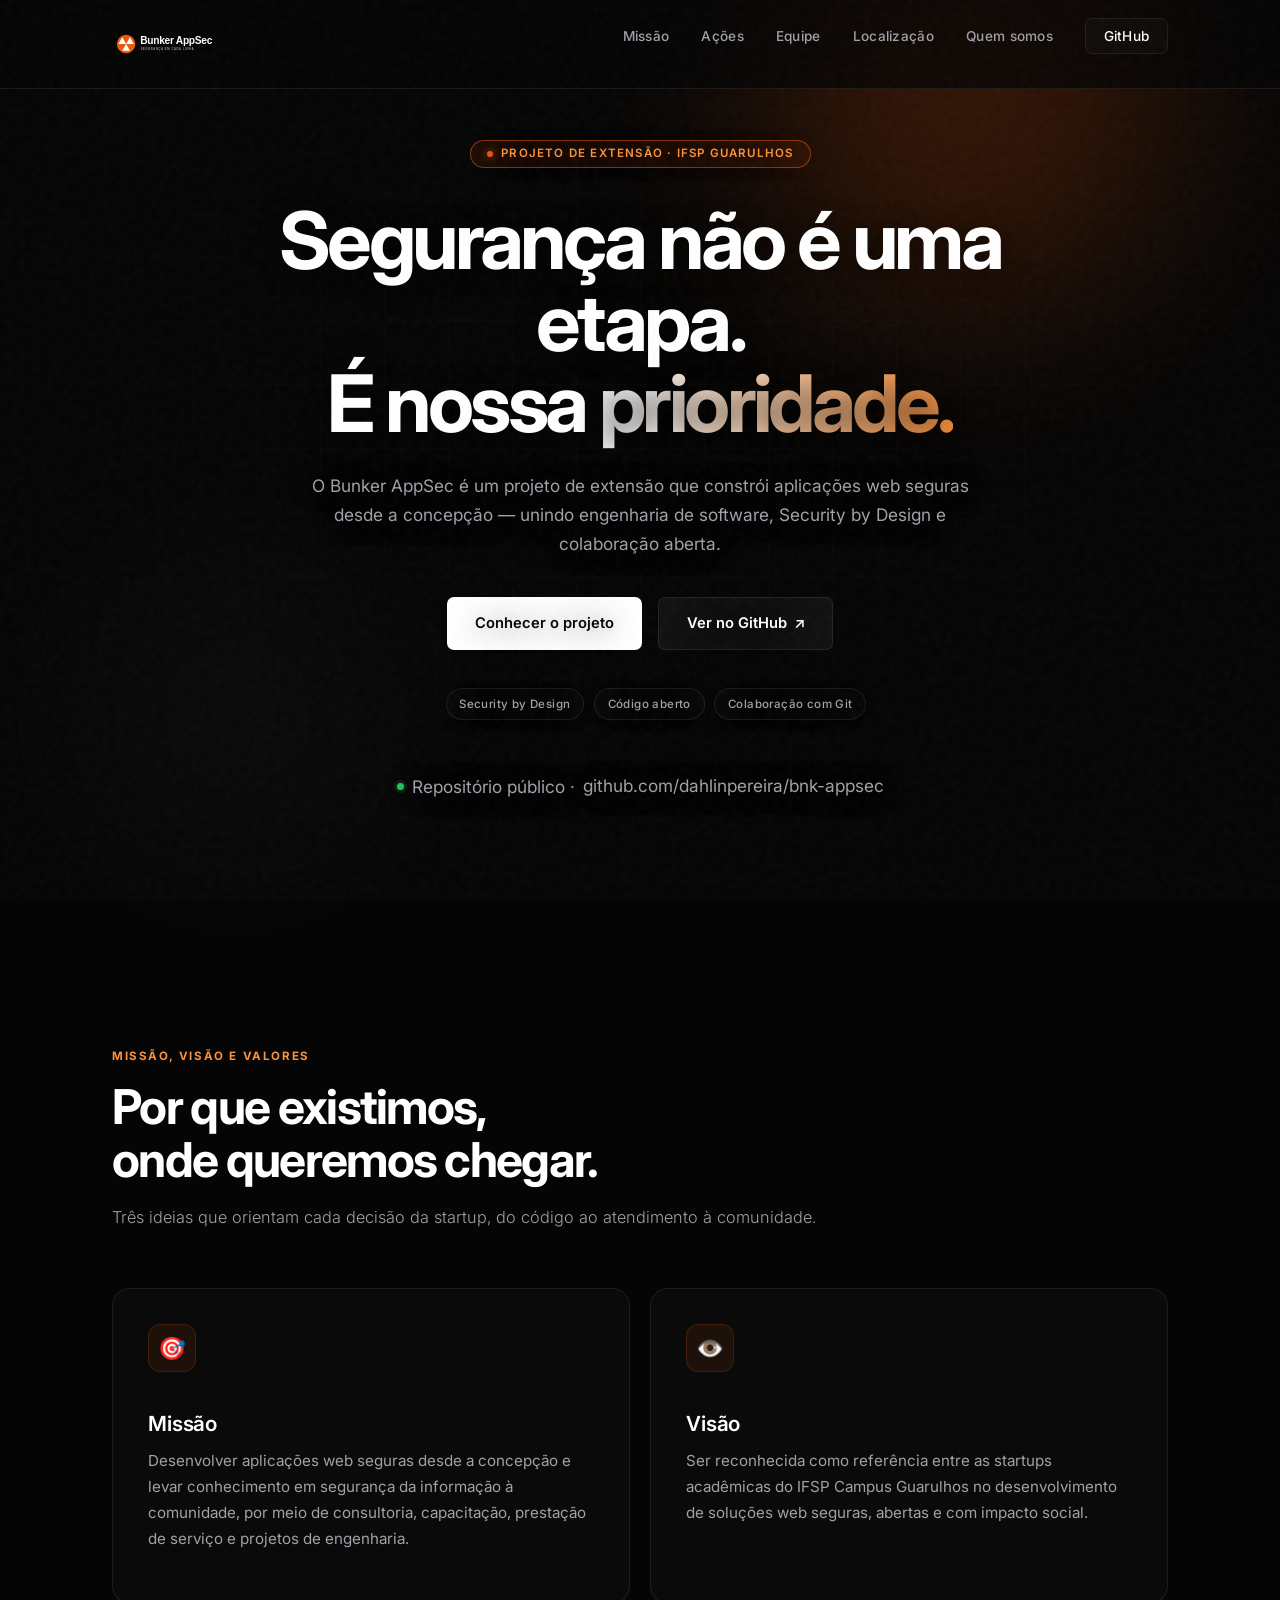
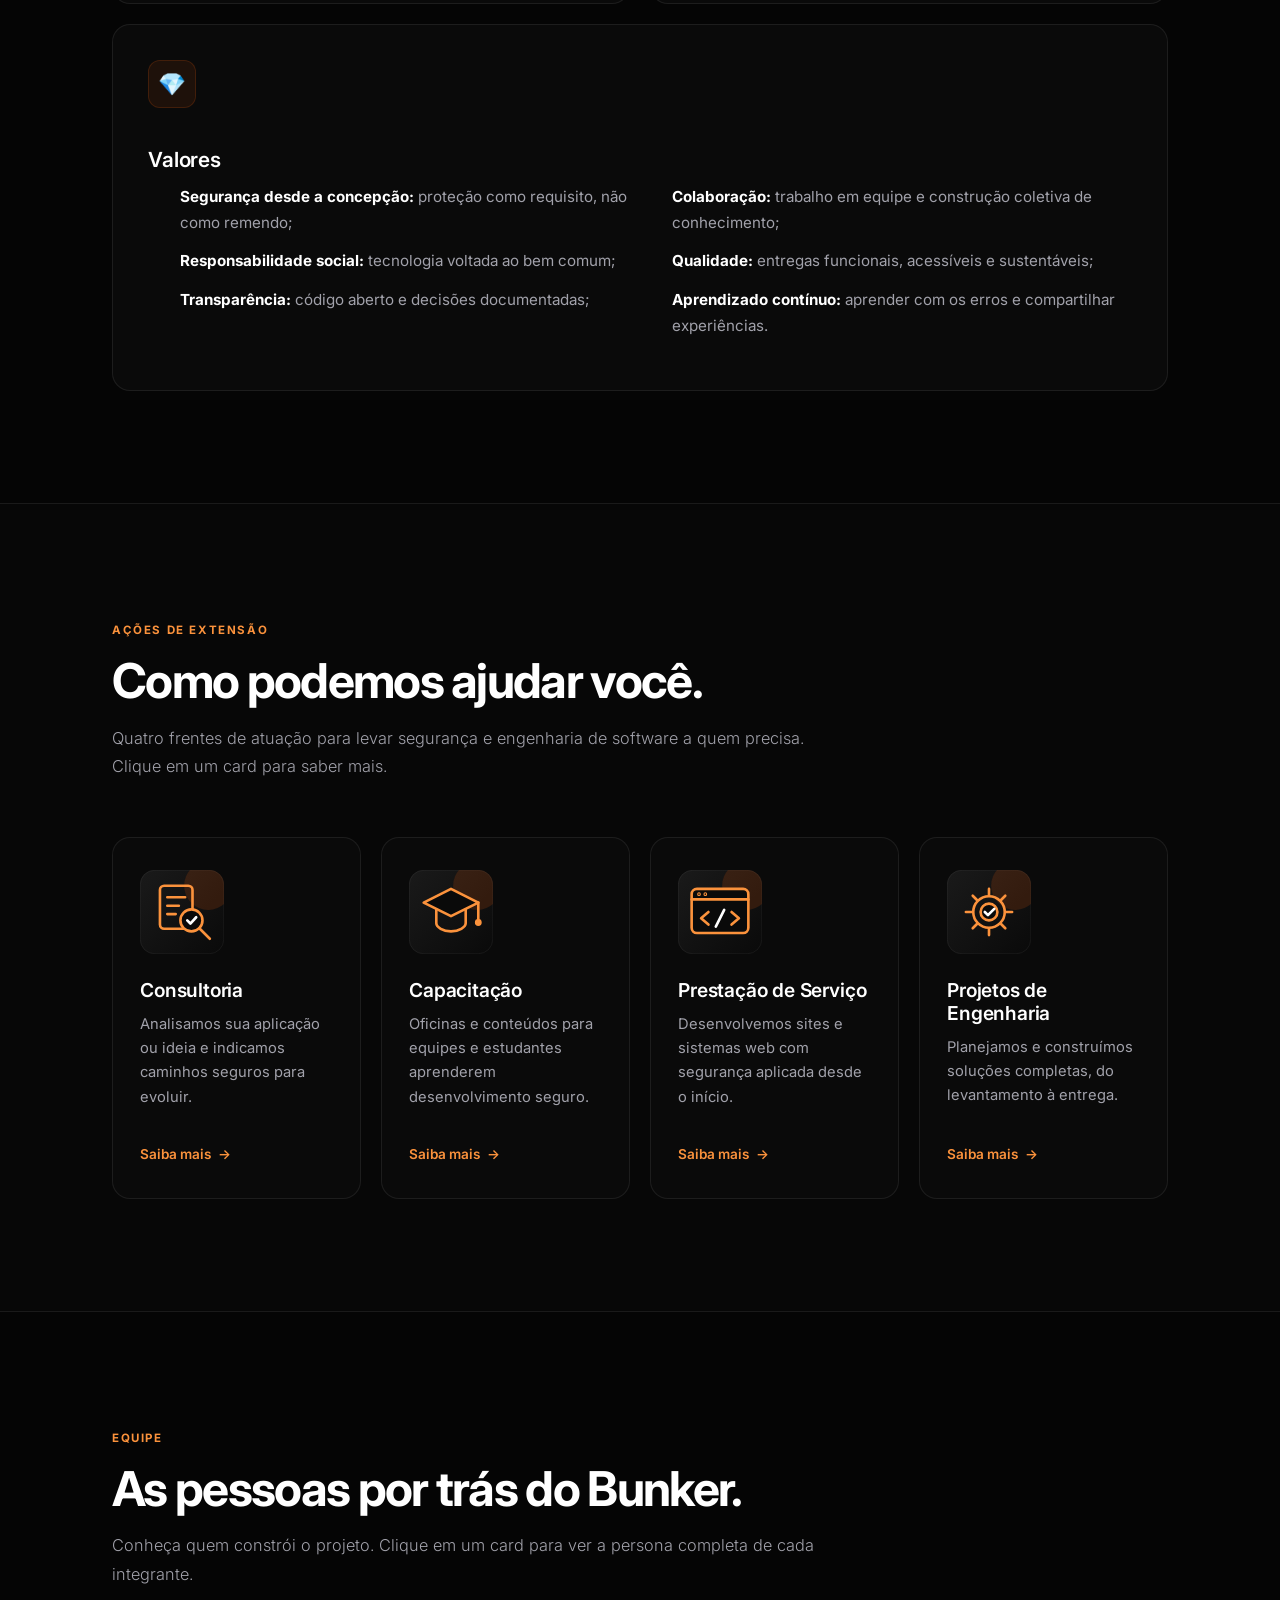
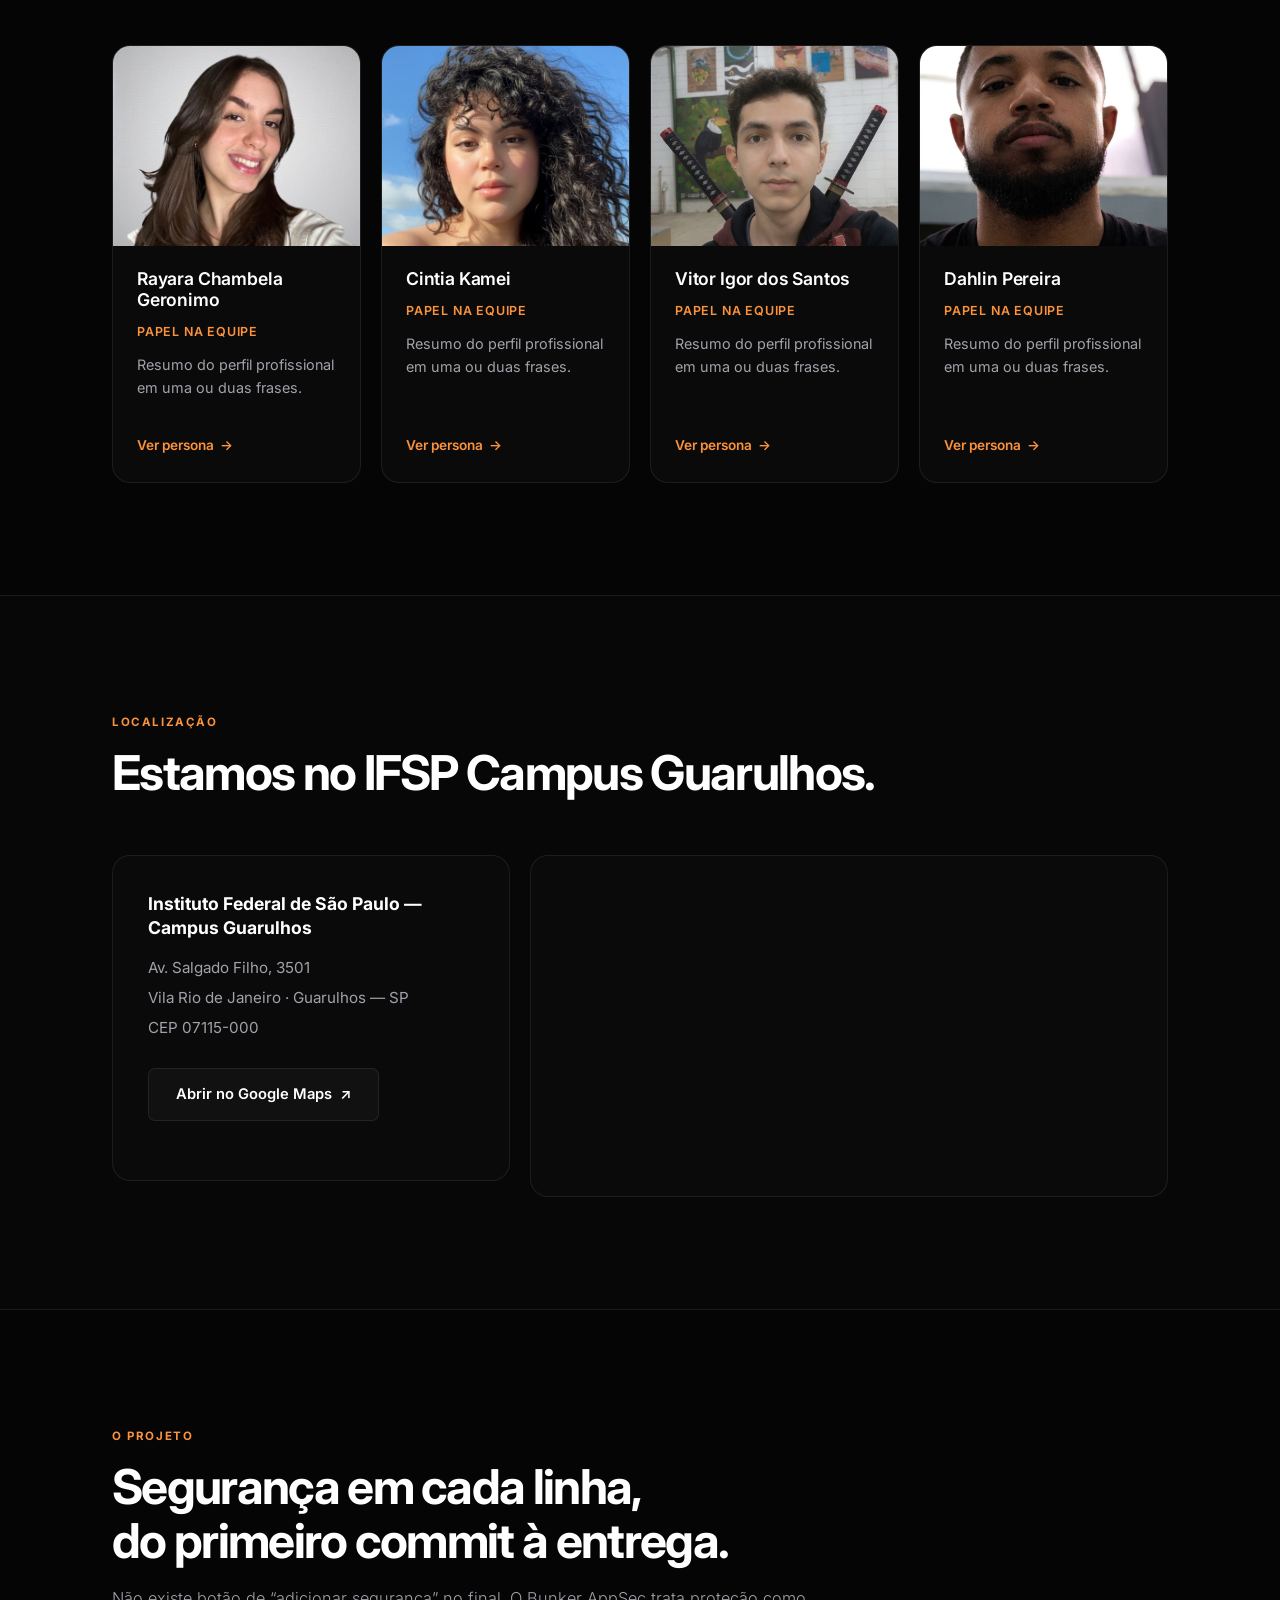
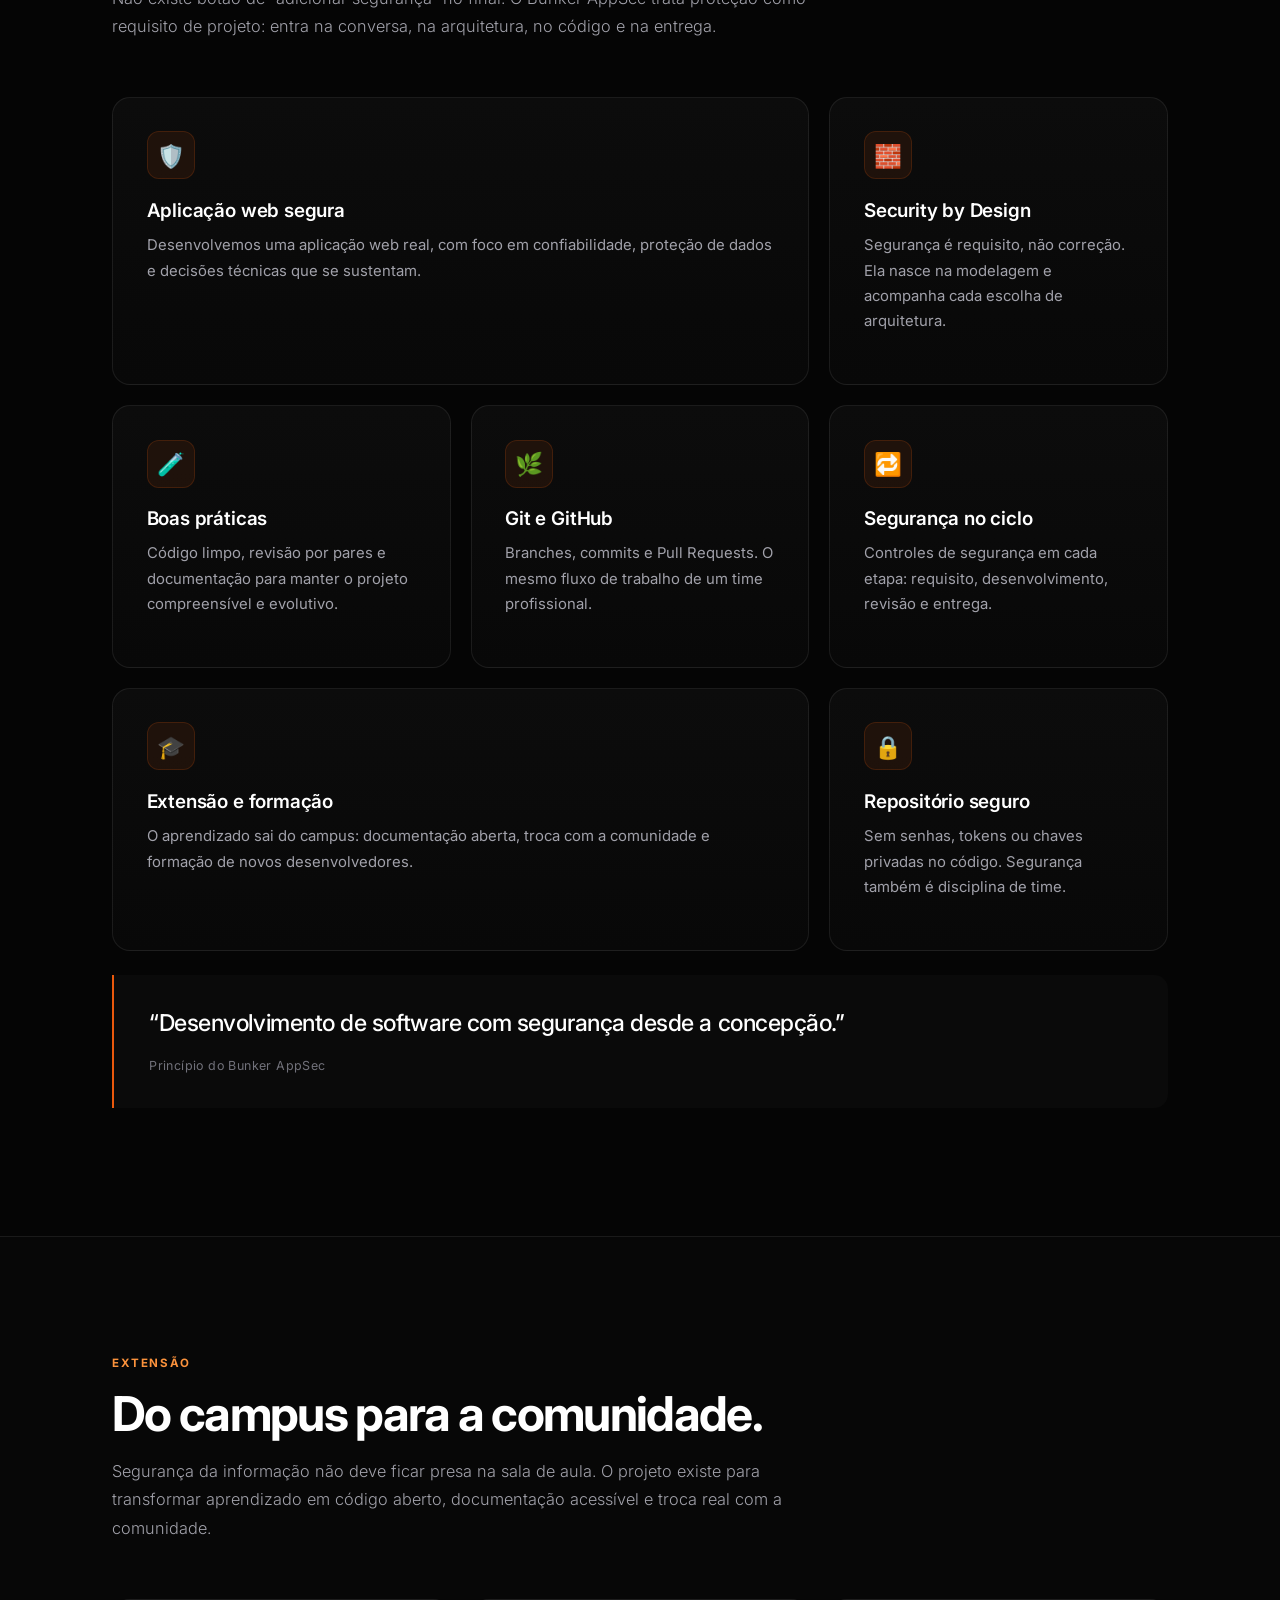
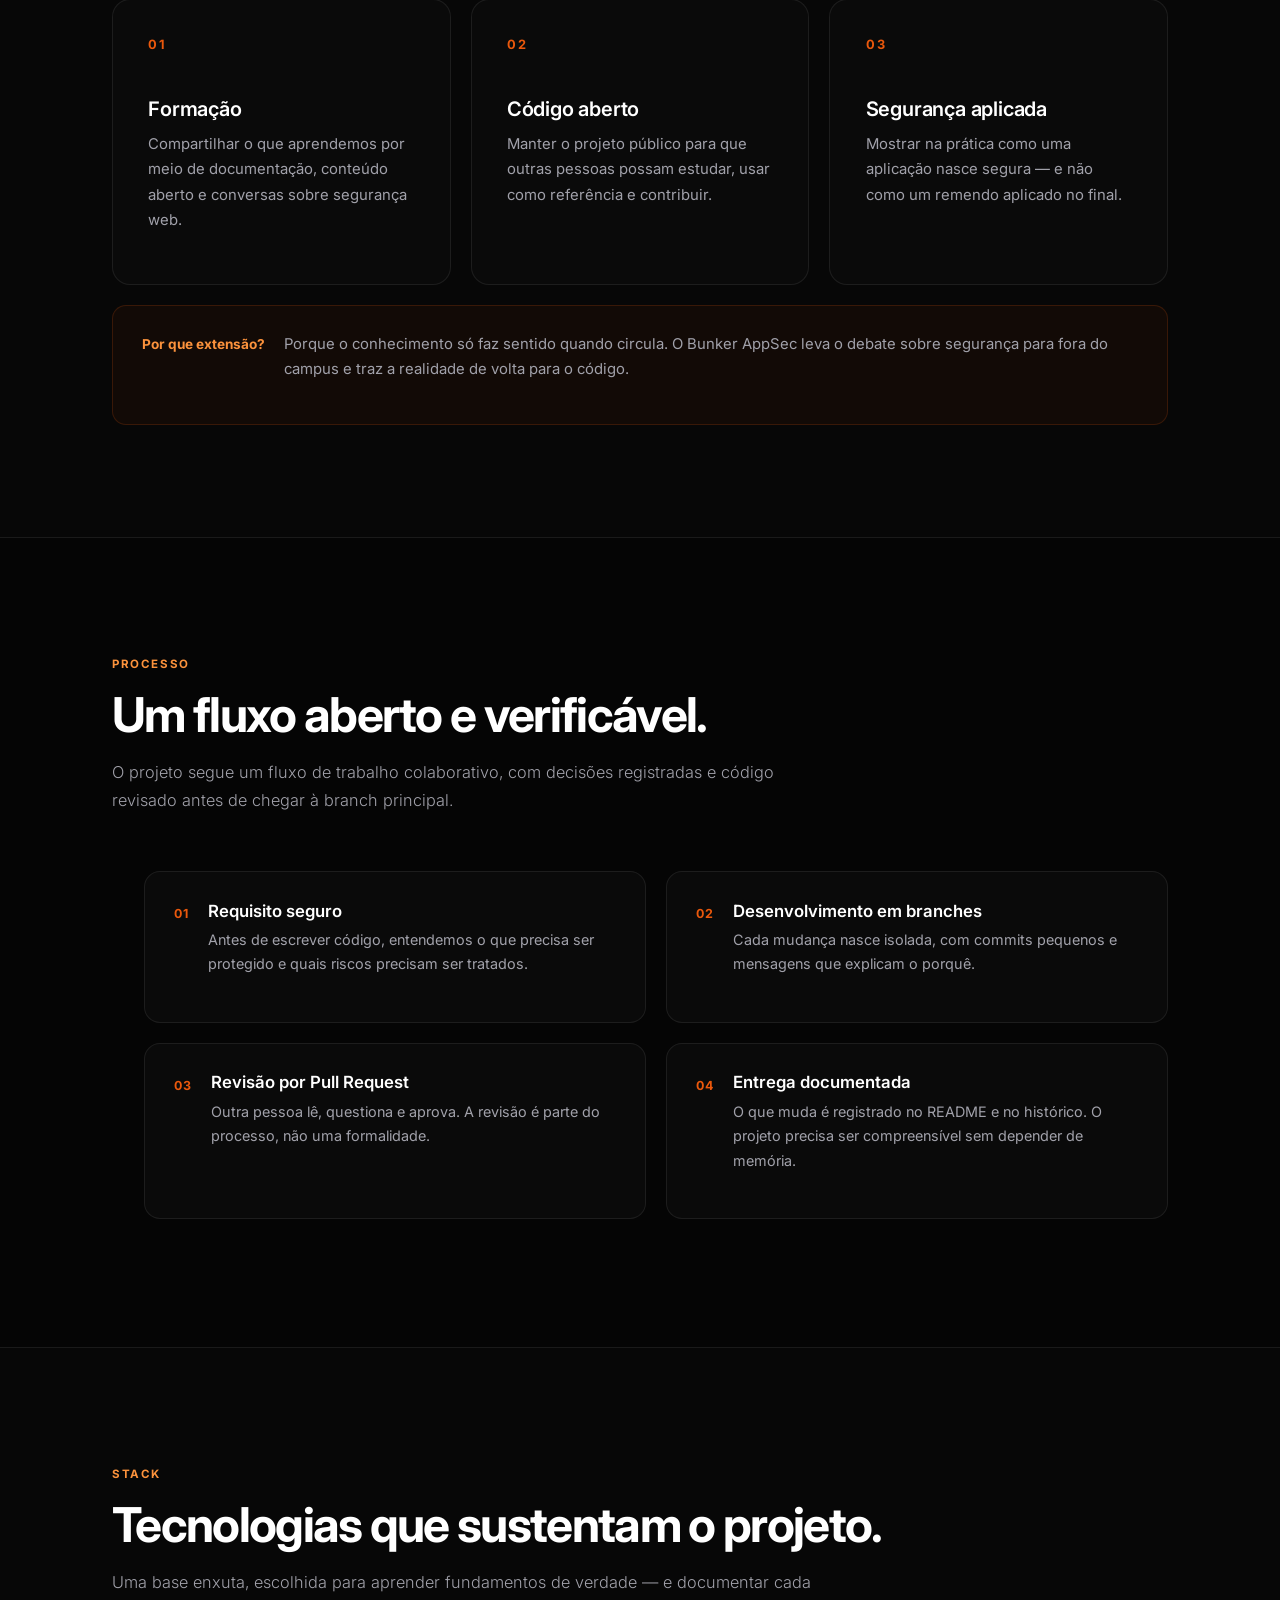
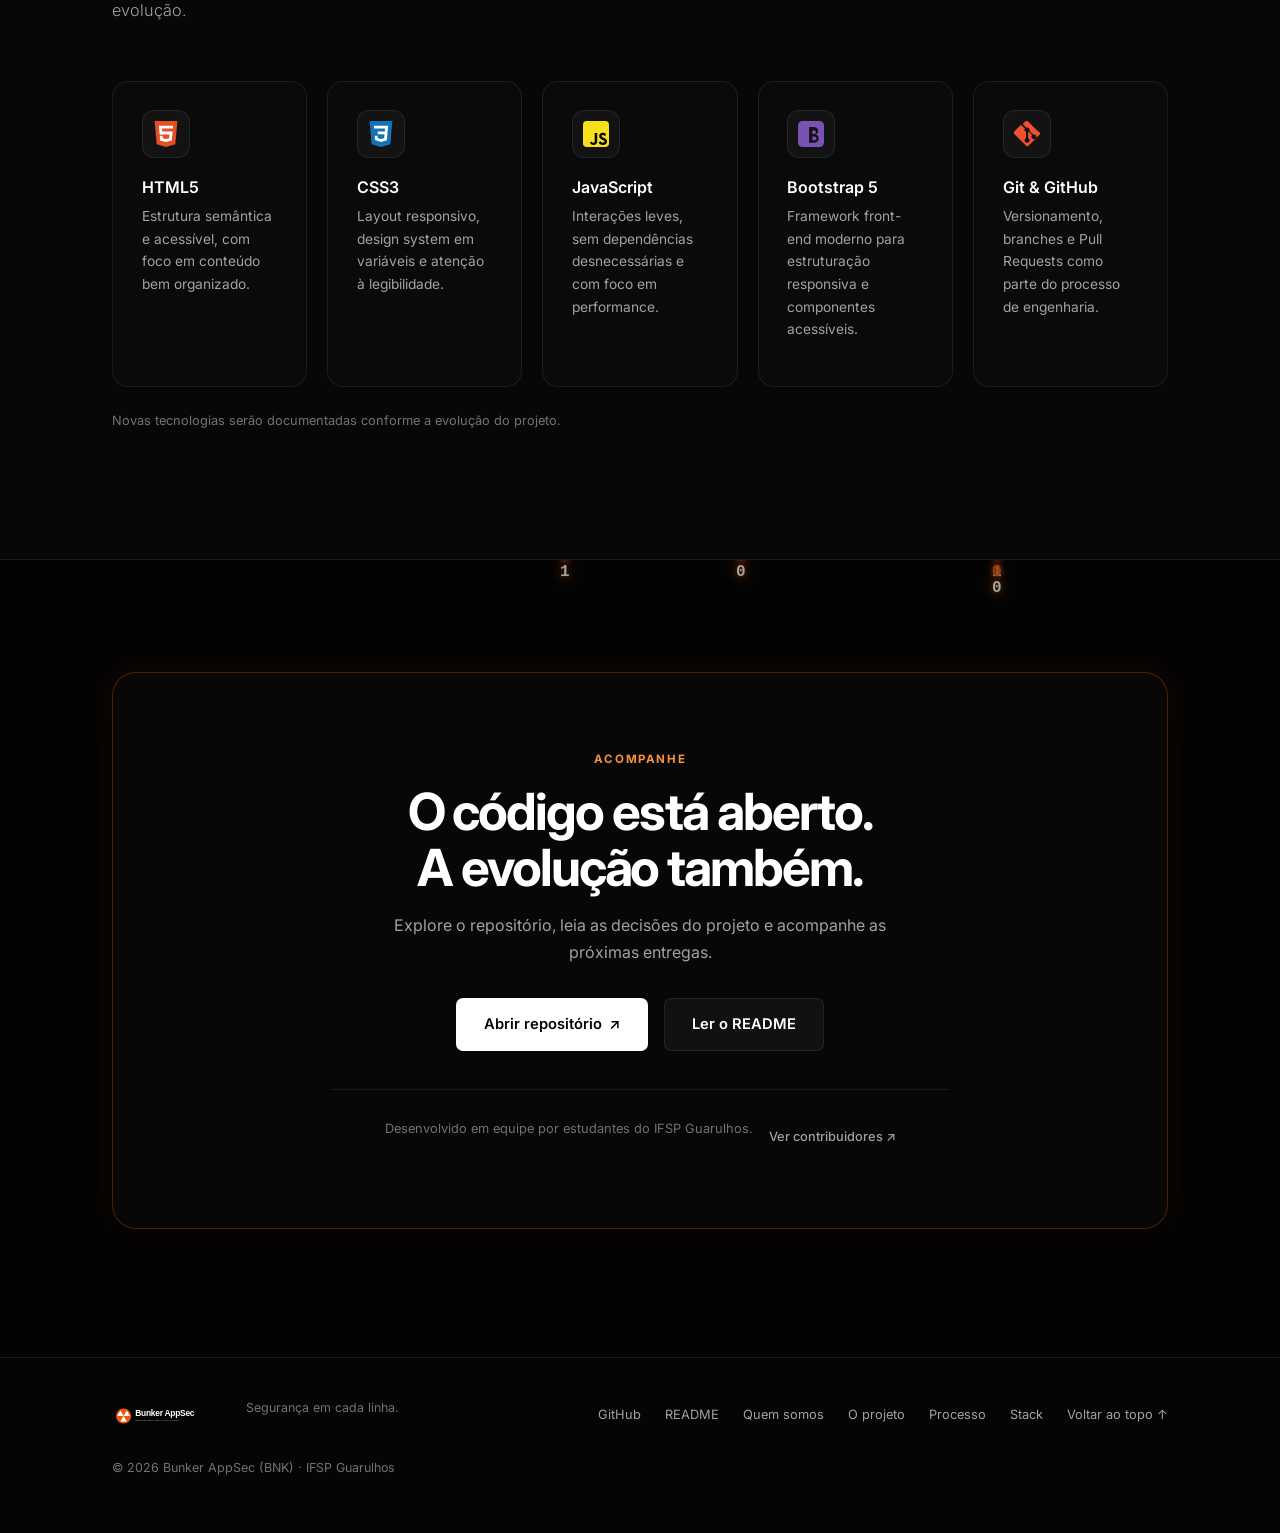
==== commit b87708f8: "feat: Adiconando efeitos a landing page e revisando alguns textos" ====
--- a/index.html
+++ b/index.html
@@ -1,5 +1,5 @@
-﻿<!DOCTYPE html>
-<html lang="pt-BR">
+<!DOCTYPE html>
+<html lang="pt-BR" data-bs-theme="dark">
 <head>
     <meta charset="UTF-8">
     <meta name="viewport" content="width=device-width, initial-scale=1.0">
@@ -20,9 +20,12 @@
     <link rel="preconnect" href="https://fonts.googleapis.com">
     <link rel="preconnect" href="https://fonts.gstatic.com" crossorigin>
     <link href="https://fonts.googleapis.com/css2?family=Inter:wght@300;400;500;600;700;800&display=swap" rel="stylesheet">
+    <link rel="stylesheet" href="https://cdn.jsdelivr.net/npm/bootstrap@5.3.3/dist/css/bootstrap.min.css">
+    <link rel="stylesheet" href="https://cdn.jsdelivr.net/npm/bootstrap-icons@1.11.3/font/bootstrap-icons.min.css">
     <link rel="stylesheet" href="css/style.css">
 </head>
 <body>
+    <div class="site-cursor-glow" aria-hidden="true"></div>
     <a class="skip-link" href="#conteudo">Pular para o conteúdo</a>
     <div class="noise-overlay" aria-hidden="true"></div>
 
@@ -67,7 +70,7 @@
 
                 <h1 class="fade-in delay-1">
                     Segurança não é uma etapa.<br>
-                    É o <span class="highlight">ponto de partida.</span>
+                    É nossa <span class="highlight">prioridade.</span>
                 </h1>
 
                 <p class="fade-in delay-2">
@@ -227,9 +230,9 @@
                     </a>
 
                     <a class="persona-card slide-up delay-3" href="personas.html#integrante-3">
-                        <img src="assets/img/equipe/vitor-igor-santos.jpg" alt="Foto de Vitor Igor Santos" width="200" height="200" loading="lazy">
+                        <img src="assets/img/equipe/Vitor-Igor-dos-Santos.jpeg" alt="Foto de Vitor Igor dos Santos" width="200" height="200" loading="lazy">
                         <div class="persona-info">
-                            <h3>Vitor Igor Santos</h3>
+                            <h3>Vitor Igor dos Santos</h3>
                             <p class="persona-role">Papel na equipe</p>
                             <p>Resumo do perfil profissional em uma ou duas frases.</p>
                             <span class="card-link">Ver persona <span aria-hidden="true">→</span></span>
@@ -237,7 +240,7 @@
                     </a>
 
                     <a class="persona-card slide-up delay-4" href="personas.html#integrante-4">
-                        <img src="assets/img/equipe/dahlin-pereira.jpg" alt="Foto de Dahlin Pereira" width="200" height="200" loading="lazy">
+                        <img src="assets/img/equipe/Dahlin-Pereira.jpeg" alt="Foto de Dahlin-Pereira" width="200" height="200" loading="lazy">
                         <div class="persona-info">
                             <h3>Dahlin Pereira</h3>
                             <p class="persona-role">Papel na equipe</p>
@@ -507,25 +510,54 @@
 
                 <div class="stack-grid">
                     <article class="stack-card slide-up delay-1">
-                        <span class="stack-mark" aria-hidden="true">H5</span>
+                        <span class="stack-mark stack-mark-html" aria-hidden="true">
+                            <svg xmlns="http://www.w3.org/2000/svg" width="28" height="28" viewBox="0 0 24 24" aria-hidden="true">
+                                <path fill="#E34F26" d="M1.5 0h21l-1.91 21.563L11.977 24l-8.564-2.438L1.5 0z"/>
+                                <path fill="#FFFFFF" d="M8.531 9.75l-.232-2.718 10.059.003.23-2.622L5.412 4.41l.698 8.01h9.126l-.326 3.426-2.91.804-2.955-.81-.188-2.11H6.248l.33 4.171L12 19.351l5.379-1.443.744-8.157H8.531z"/>
+                            </svg>
+                        </span>
                         <h3>HTML5</h3>
                         <p>Estrutura semântica e acessível, com foco em conteúdo bem organizado.</p>
                     </article>
 
                     <article class="stack-card slide-up delay-2">
-                        <span class="stack-mark" aria-hidden="true">C3</span>
+                        <span class="stack-mark stack-mark-css" aria-hidden="true">
+                            <svg xmlns="http://www.w3.org/2000/svg" width="28" height="28" viewBox="0 0 24 24" aria-hidden="true">
+                                <path fill="#1572B6" d="M1.5 0h21l-1.91 21.563L11.977 24l-8.565-2.438L1.5 0z"/>
+                                <path fill="#FFFFFF" d="M18.59 4.414L5.41 4.41l.213 2.622 10.125.002-.255 2.716h-6.64l.24 2.573h6.182l-.366 3.523-2.91.804-2.956-.81-.188-2.11h-2.61l.29 3.855L12 19.288l5.373-1.53L18.59 4.414z"/>
+                            </svg>
+                        </span>
                         <h3>CSS3</h3>
                         <p>Layout responsivo, design system em variáveis e atenção à legibilidade.</p>
                     </article>
 
                     <article class="stack-card slide-up delay-3">
-                        <span class="stack-mark" aria-hidden="true">JS</span>
+                        <span class="stack-mark stack-mark-js" aria-hidden="true">
+                            <svg xmlns="http://www.w3.org/2000/svg" width="28" height="28" viewBox="0 0 630 630" aria-hidden="true">
+                                <rect width="630" height="630" rx="90" fill="#F7DF1E"/>
+                                <path fill="#000" d="M423.2 492.19c12.69 20.72 29.2 35.95 58.4 35.95 24.53 0 40.2-12.26 40.2-29.2 0-20.3-16.1-27.49-43.1-39.3l-14.8-6.35c-42.72-18.2-71.1-41-71.1-89.2 0-44.4 33.83-78.2 86.7-78.2 37.64 0 64.7 13.1 84.2 47.4l-46.1 29.6c-10.15-18.2-21.1-25.37-38.1-25.37-17.34 0-28.33 11-28.33 25.37 0 17.76 11 24.95 36.4 36l14.8 6.34c50.3 21.57 78.7 43.56 78.7 93 0 53.3-41.87 82.5-98.1 82.5-54.98 0-90.5-26.2-107.88-60.54zm-209.13 5.13c9.3 16.5 17.76 30.45 38.1 30.45 19.45 0 31.72-7.61 31.72-37.2v-201.3h59.2v202.1c0 61.3-35.94 89.2-88.4 89.2-47.4 0-74.85-24.53-88.81-54.075z"/>
+                            </svg>
+                        </span>
                         <h3>JavaScript</h3>
                         <p>Interações leves, sem dependências desnecessárias e com foco em performance.</p>
                     </article>
 
                     <article class="stack-card slide-up delay-4">
-                        <span class="stack-mark" aria-hidden="true">Git</span>
+                        <span class="stack-mark stack-mark-bs" aria-hidden="true">
+                            <svg xmlns="http://www.w3.org/2000/svg" width="28" height="28" viewBox="0 0 24 24" fill="#7952B3" aria-hidden="true">
+                                <path d="M4.002 0a4 4 0 0 0-4 4v16a4 4 0 0 0 4 4h16a4 4 0 0 0 4-4V4a4 4 0 0 0-4-4h-16zm6.308 5.6h4.146c2.513 0 4.174 1.486 4.174 3.57 0 1.542-.954 2.69-2.304 3.109v.117c1.614.346 2.774 1.636 2.774 3.447 0 2.457-1.942 4.157-4.724 4.157H10.31V5.6zm2.87 3.264v3.193h1.472c1.198 0 1.956-.676 1.956-1.597 0-.954-.758-1.596-1.956-1.596h-1.472zm0 5.485v3.447h1.614c1.346 0 2.193-.735 2.193-1.724 0-.99-.847-1.723-2.193-1.723h-1.614z"/>
+                            </svg>
+                        </span>
+                        <h3>Bootstrap 5</h3>
+                        <p>Framework front-end moderno para estruturação responsiva e componentes acessíveis.</p>
+                    </article>
+
+                    <article class="stack-card slide-up delay-5">
+                        <span class="stack-mark stack-mark-git" aria-hidden="true">
+                            <svg xmlns="http://www.w3.org/2000/svg" width="28" height="28" viewBox="0 0 24 24" fill="#F05032" aria-hidden="true">
+                                <path d="M23.546 10.93L13.067.452a1.928 1.928 0 0 0-2.732 0L8.01 2.778l3.454 3.453a2.29 2.29 0 0 1 2.903 2.915l3.327 3.327a2.28 2.28 0 0 1 2.317 3.73 2.296 2.296 0 0 1-3.245-3.245l-3.13-3.13a2.288 2.288 0 0 1-.58.175v5.632a2.3 2.3 0 1 1-1.928 0V9.827a2.286 2.286 0 0 1-1.232-2.983L6.48 3.39.454 9.416a1.928 1.928 0 0 0 0 2.732l10.479 10.479a1.928 1.928 0 0 0 2.732 0l9.881-9.88a1.928 1.928 0 0 0 0-2.817z"/>
+                            </svg>
+                        </span>
                         <h3>Git &amp; GitHub</h3>
                         <p>Versionamento, branches e Pull Requests como parte do processo de engenharia.</p>
                     </article>
@@ -537,8 +569,9 @@
             </div>
         </section>
 
-        <!-- CTA -->
+        <!-- CTA com Matrix atrás do quadro -->
         <section class="section cta-section" id="contato">
+            <canvas class="matrix-canvas" id="matrixCanvas" aria-hidden="true"></canvas>
             <div class="container">
                 <div class="cta-card slide-up">
                     <span class="eyebrow">Acompanhe</span>
@@ -594,6 +627,7 @@
         </div>
     </footer>
 
+    <script src="https://cdn.jsdelivr.net/npm/bootstrap@5.3.3/dist/js/bootstrap.bundle.min.js"></script>
     <script src="js/script.js"></script>
 </body>
 </html>
--- a/css/style.css
+++ b/css/style.css
@@ -45,9 +45,12 @@
     color: #fff;
 }
 
-img {
+img,
+picture {
     max-width: 100%;
     display: block;
+    position: relative;
+    z-index: 100;
 }
 
 a {
@@ -93,9 +96,33 @@
     background-image: url("data:image/svg+xml,%3Csvg viewBox='0 0 200 200' xmlns='http://www.w3.org/2000/svg'%3E%3Cfilter id='noiseFilter'%3E%3CfeTurbulence type='fractalNoise' baseFrequency='0.65' numOctaves='3' stitchTiles='stitch'/%3E%3C/filter%3E%3Crect width='100%25' height='100%25' filter='url(%23noiseFilter)'/%3E%3C/svg%3E");
 }
 
+/* Brilho ambiente laranja global que segue o cursor pelo site */
+.site-cursor-glow {
+    position: fixed;
+    top: 0;
+    left: 0;
+    width: 600px;
+    height: 600px;
+    border-radius: 50%;
+    background: radial-gradient(circle, rgba(234, 88, 12, 0.22) 0%, rgba(234, 88, 12, 0.08) 35%, transparent 70%);
+    transform: translate(-50%, -50%);
+    pointer-events: none;
+    z-index: 50; /* Atrás de imagens e mapas (z-index: 100/101) */
+    mix-blend-mode: screen;
+    opacity: 0;
+    transition: opacity 0.25s ease;
+    will-change: transform, opacity;
+}
+
+@media (hover: none) {
+    .site-cursor-glow {
+        display: none !important;
+    }
+}
+
 .container {
     width: 100%;
-    max-width: var(--max-width);
+    max-width: var(--max-width) !important;
     margin: 0 auto;
     padding: 0 2rem;
 }
@@ -502,7 +529,31 @@
     transform: translateY(-3px);
 }
 
-.bento-card::before {
+/* Efeito de brilho laranja que segue o cursor em cards de todo o site */
+.bento-card,
+.mvv-card,
+.action-card,
+.persona-card,
+.extension-card,
+.stack-card,
+.service-item,
+.location-info,
+.step,
+.principle {
+    position: relative;
+    overflow: hidden;
+}
+
+.bento-card::before,
+.mvv-card::before,
+.action-card::before,
+.persona-card::before,
+.extension-card::before,
+.stack-card::before,
+.service-item::before,
+.location-info::before,
+.step::before,
+.principle::before {
     content: "";
     position: absolute;
     top: var(--y, 0);
@@ -510,15 +561,38 @@
     transform: translate(-50%, -50%);
     width: 520px;
     height: 520px;
-    background: radial-gradient(circle, rgba(234, 88, 12, 0.14) 0%, transparent 62%);
+    background: radial-gradient(circle, rgba(234, 88, 12, 0.16) 0%, transparent 62%);
     opacity: 0;
     transition: opacity 0.3s ease;
     pointer-events: none;
     z-index: 0;
 }
 
-.bento-card:hover::before {
+.bento-card:hover::before,
+.mvv-card:hover::before,
+.action-card:hover::before,
+.persona-card:hover::before,
+.extension-card:hover::before,
+.stack-card:hover::before,
+.service-item:hover::before,
+.location-info:hover::before,
+.step:hover::before,
+.principle:hover::before {
     opacity: 1;
+}
+
+.bento-card > *,
+.mvv-card > *,
+.action-card > *,
+.persona-card > *,
+.extension-card > *,
+.stack-card > *,
+.service-item > *,
+.location-info > *,
+.step > *,
+.principle > * {
+    position: relative;
+    z-index: 1;
 }
 
 .card-content {
@@ -696,8 +770,14 @@
 /* Stack */
 .stack-grid {
     display: grid;
-    grid-template-columns: repeat(4, 1fr);
+    grid-template-columns: repeat(5, 1fr);
     gap: 1.25rem;
+}
+
+@media (max-width: 1100px) {
+    .stack-grid {
+        grid-template-columns: repeat(3, 1fr);
+    }
 }
 
 .stack-card {
@@ -717,17 +797,29 @@
     display: inline-flex;
     align-items: center;
     justify-content: center;
-    min-width: 44px;
-    height: 44px;
-    padding: 0 0.6rem;
+    width: 48px;
+    height: 48px;
     margin-bottom: 1.2rem;
-    border-radius: 10px;
+    border-radius: 12px;
     background: rgba(255, 255, 255, 0.04);
     border: 1px solid var(--border-subtle);
     color: var(--primary-orange-light);
     font-size: 0.78rem;
     font-weight: 700;
     letter-spacing: 0.5px;
+    transition: transform 0.3s ease, border-color 0.3s ease, box-shadow 0.3s ease;
+}
+
+.stack-mark svg {
+    display: block;
+    width: 26px;
+    height: 26px;
+}
+
+.stack-card:hover .stack-mark {
+    transform: scale(1.08);
+    border-color: rgba(234, 88, 12, 0.45);
+    box-shadow: 0 0 20px rgba(234, 88, 12, 0.22);
 }
 
 .stack-card h3 {
@@ -748,9 +840,28 @@
     font-size: 0.8rem;
 }
 
-/* CTA */
+/* CTA com Efeito Matrix de 1 e 0 atrás do quadro */
 .cta-section {
-    padding-bottom: 8rem;
+    position: relative;
+    overflow: hidden;
+    padding: 7rem 0 8rem;
+    background: #050505;
+}
+
+.matrix-canvas {
+    position: absolute;
+    top: 0;
+    left: 0;
+    width: 100%;
+    height: 100%;
+    pointer-events: none;
+    z-index: 0;
+    opacity: 0.65;
+}
+
+.cta-section .container {
+    position: relative;
+    z-index: 1;
 }
 
 .cta-card {
@@ -758,11 +869,12 @@
     overflow: hidden;
     text-align: center;
     padding: 4.5rem 2rem;
-    background:
-        radial-gradient(ellipse 60% 90% at 50% 0%, rgba(234, 88, 12, 0.14), transparent 70%),
-        linear-gradient(180deg, #0c0c0c, #070707);
-    border: 1px solid var(--border-subtle);
+    background: rgba(10, 10, 10, 0.78);
+    backdrop-filter: blur(16px);
+    -webkit-backdrop-filter: blur(16px);
+    border: 1px solid rgba(234, 88, 12, 0.3);
     border-radius: 24px;
+    box-shadow: 0 20px 50px rgba(0, 0, 0, 0.8), 0 0 35px rgba(234, 88, 12, 0.12);
 }
 
 .cta-card h2 {
@@ -1289,6 +1401,8 @@
 }
 
 .location-map {
+    position: relative;
+    z-index: 100;
     min-height: 340px;
     overflow: hidden;
     border: 1px solid var(--border-subtle);
@@ -1297,6 +1411,8 @@
 }
 
 .location-map iframe {
+    position: relative;
+    z-index: 101;
     display: block;
     width: 100%;
     height: 100%;
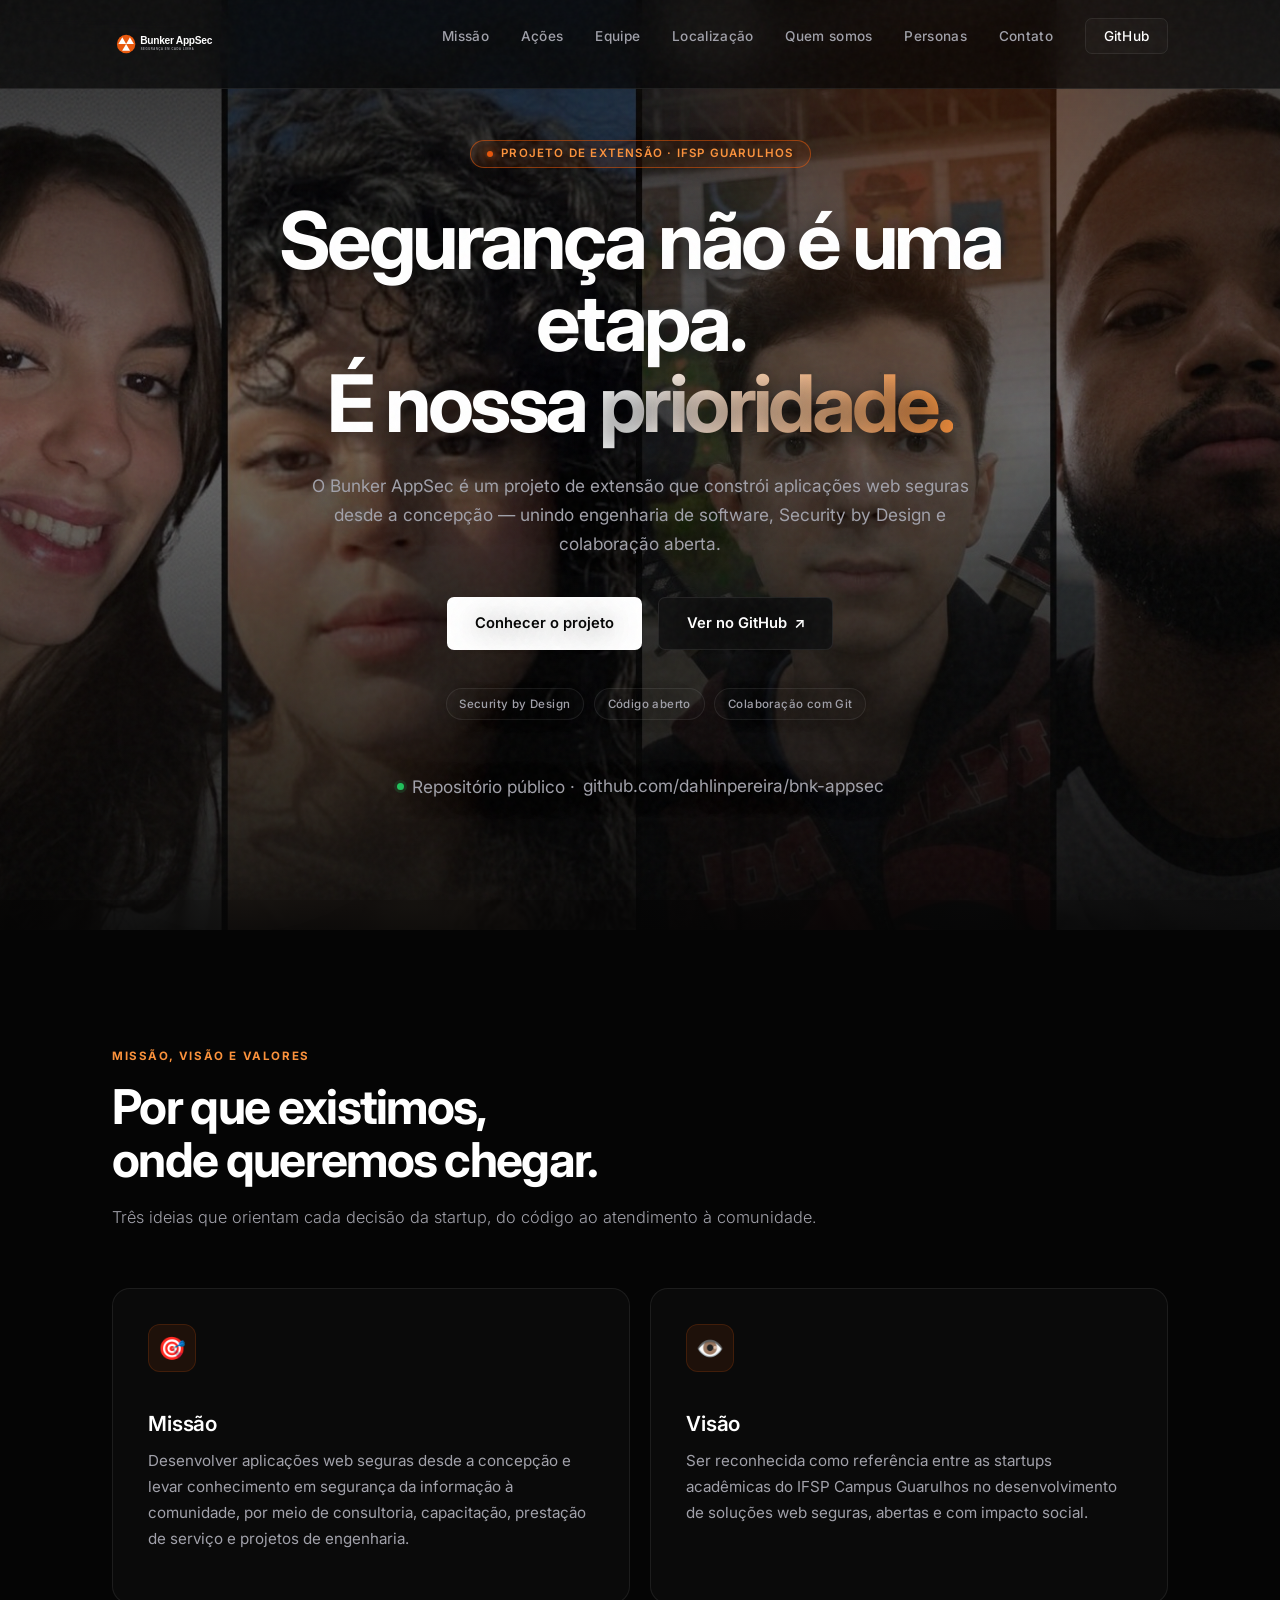
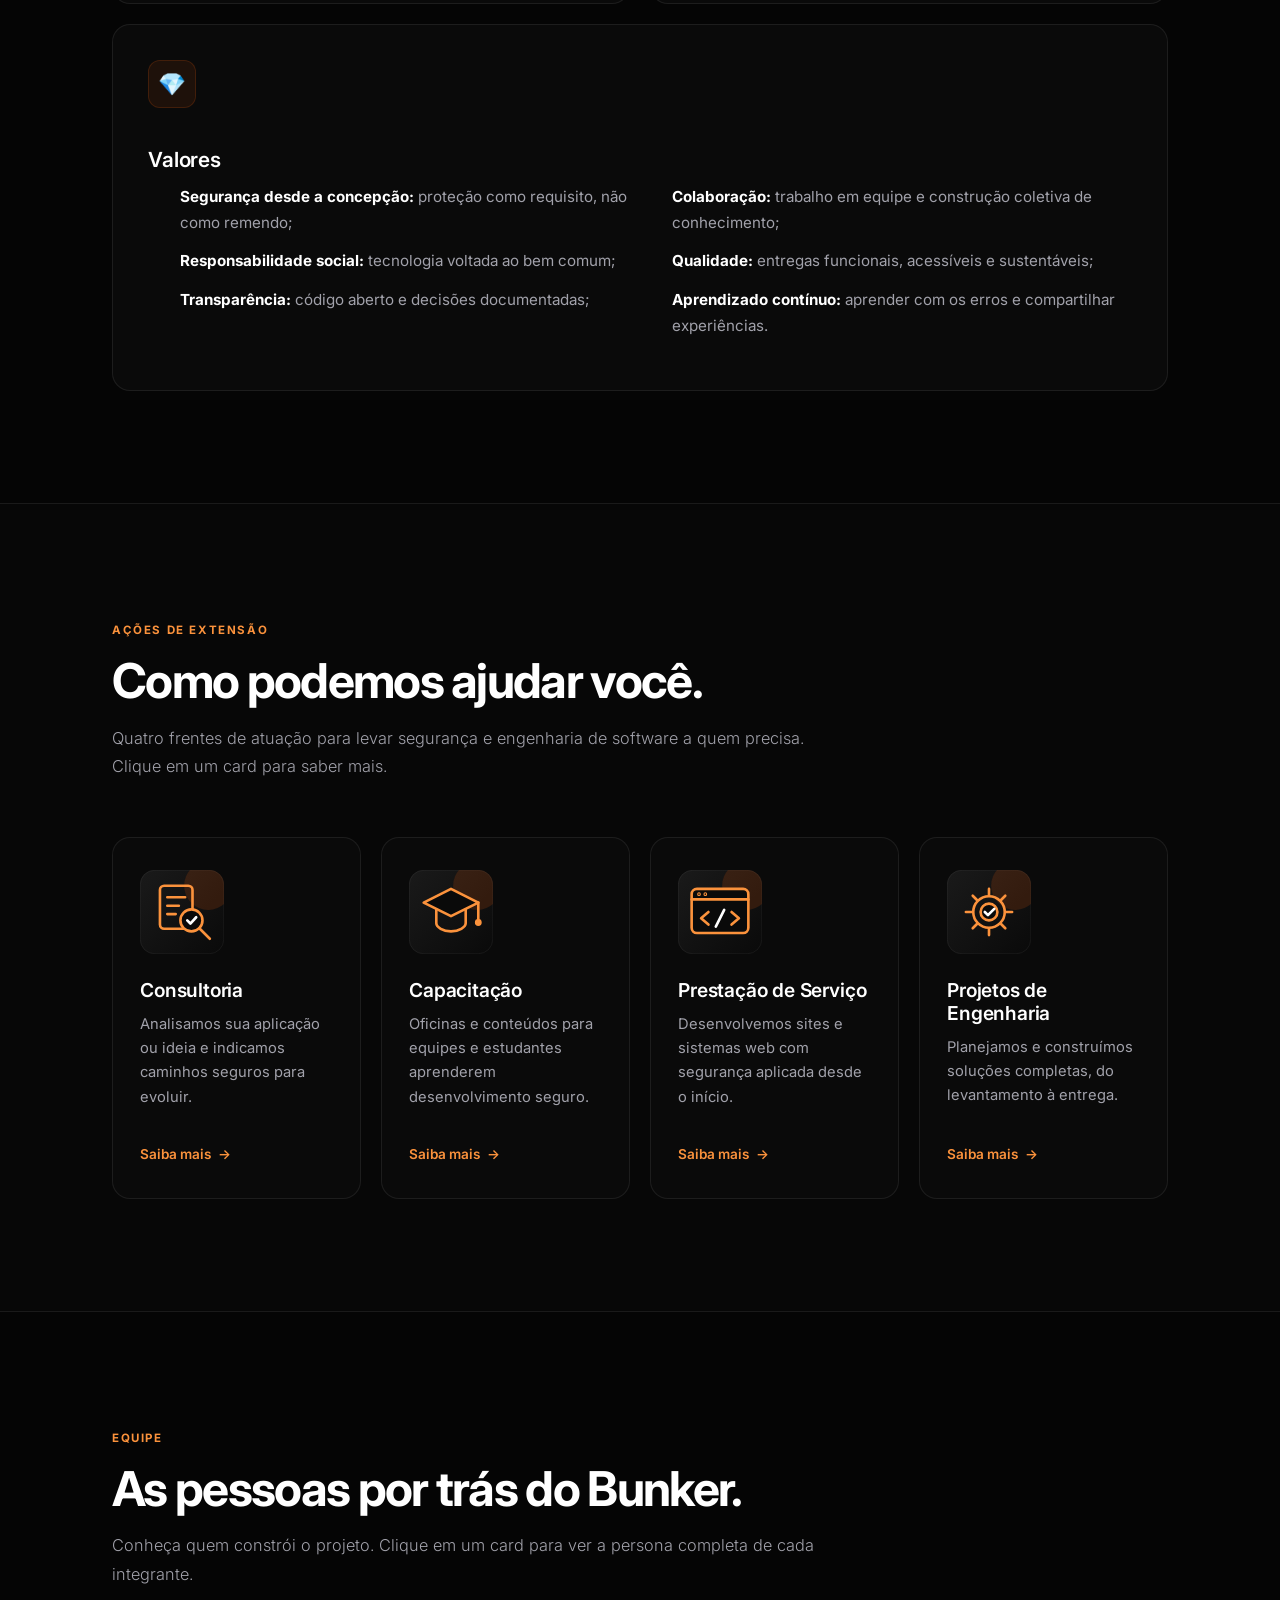
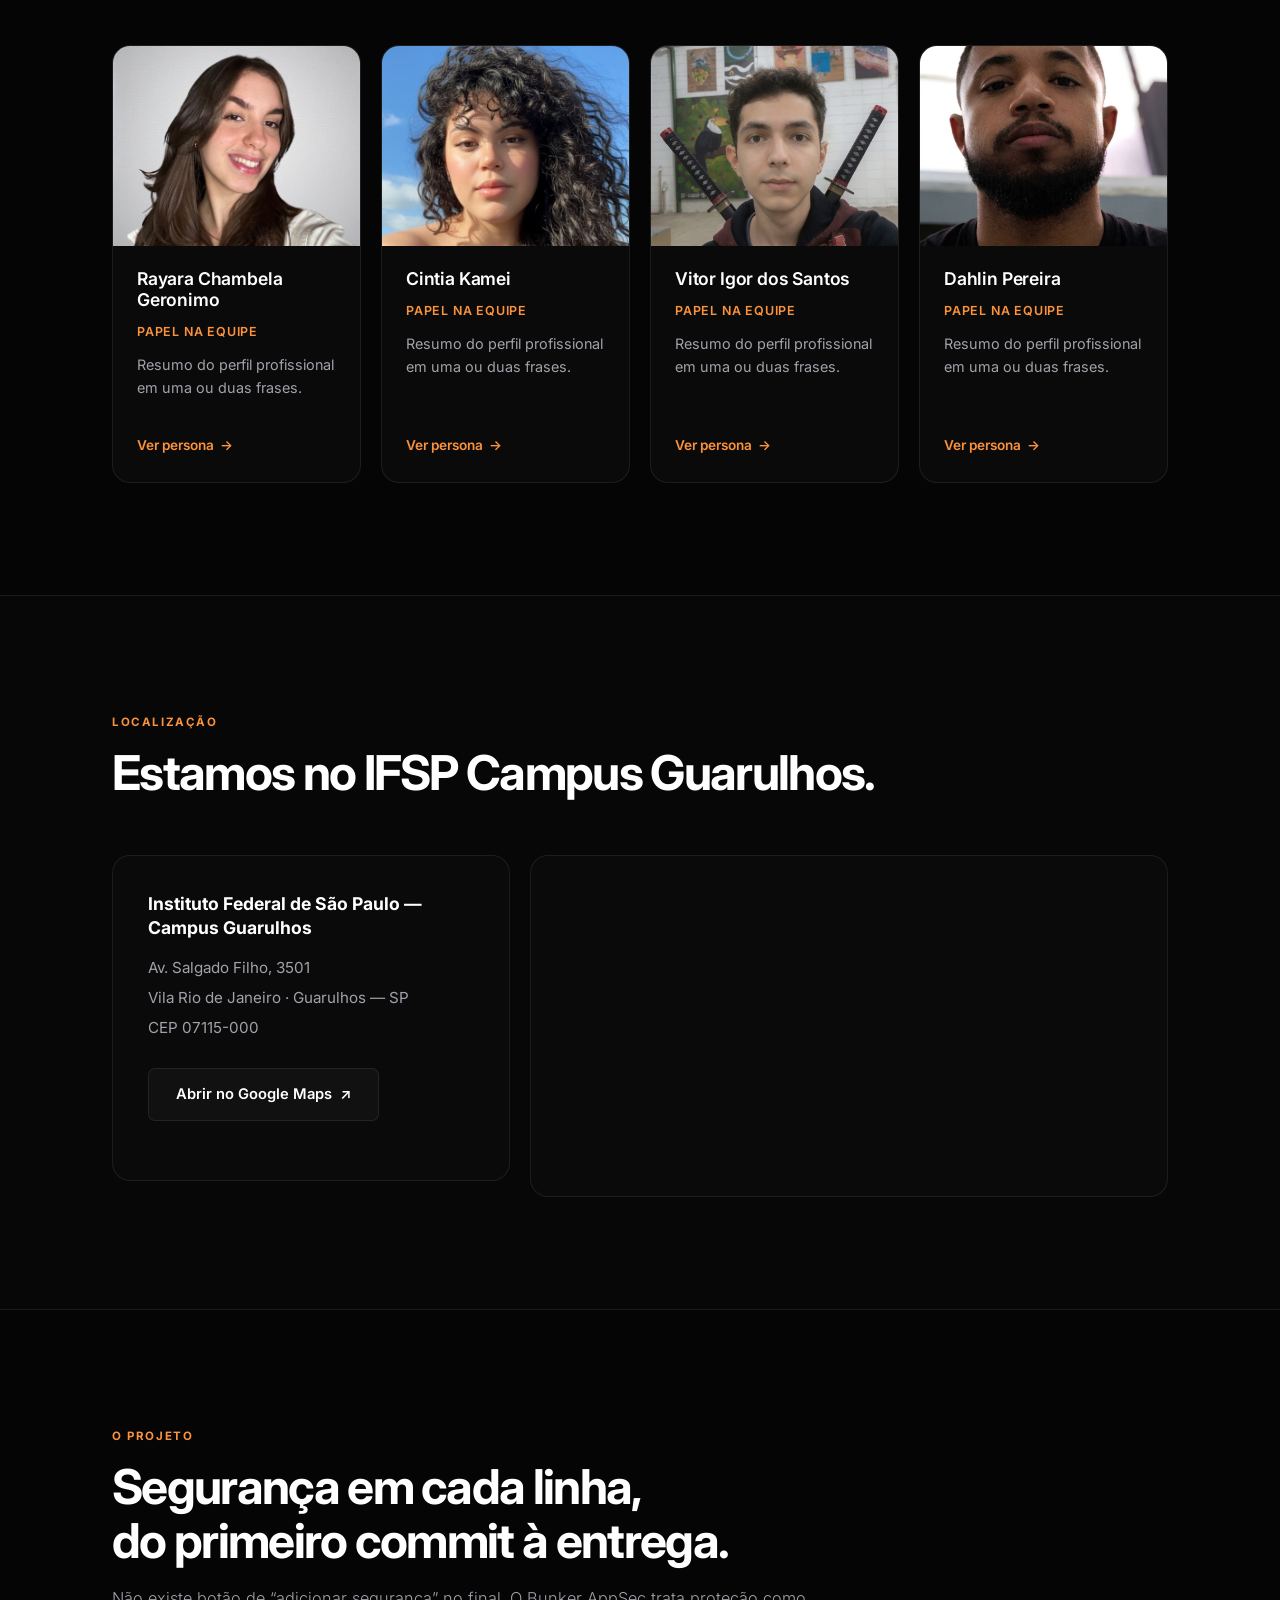
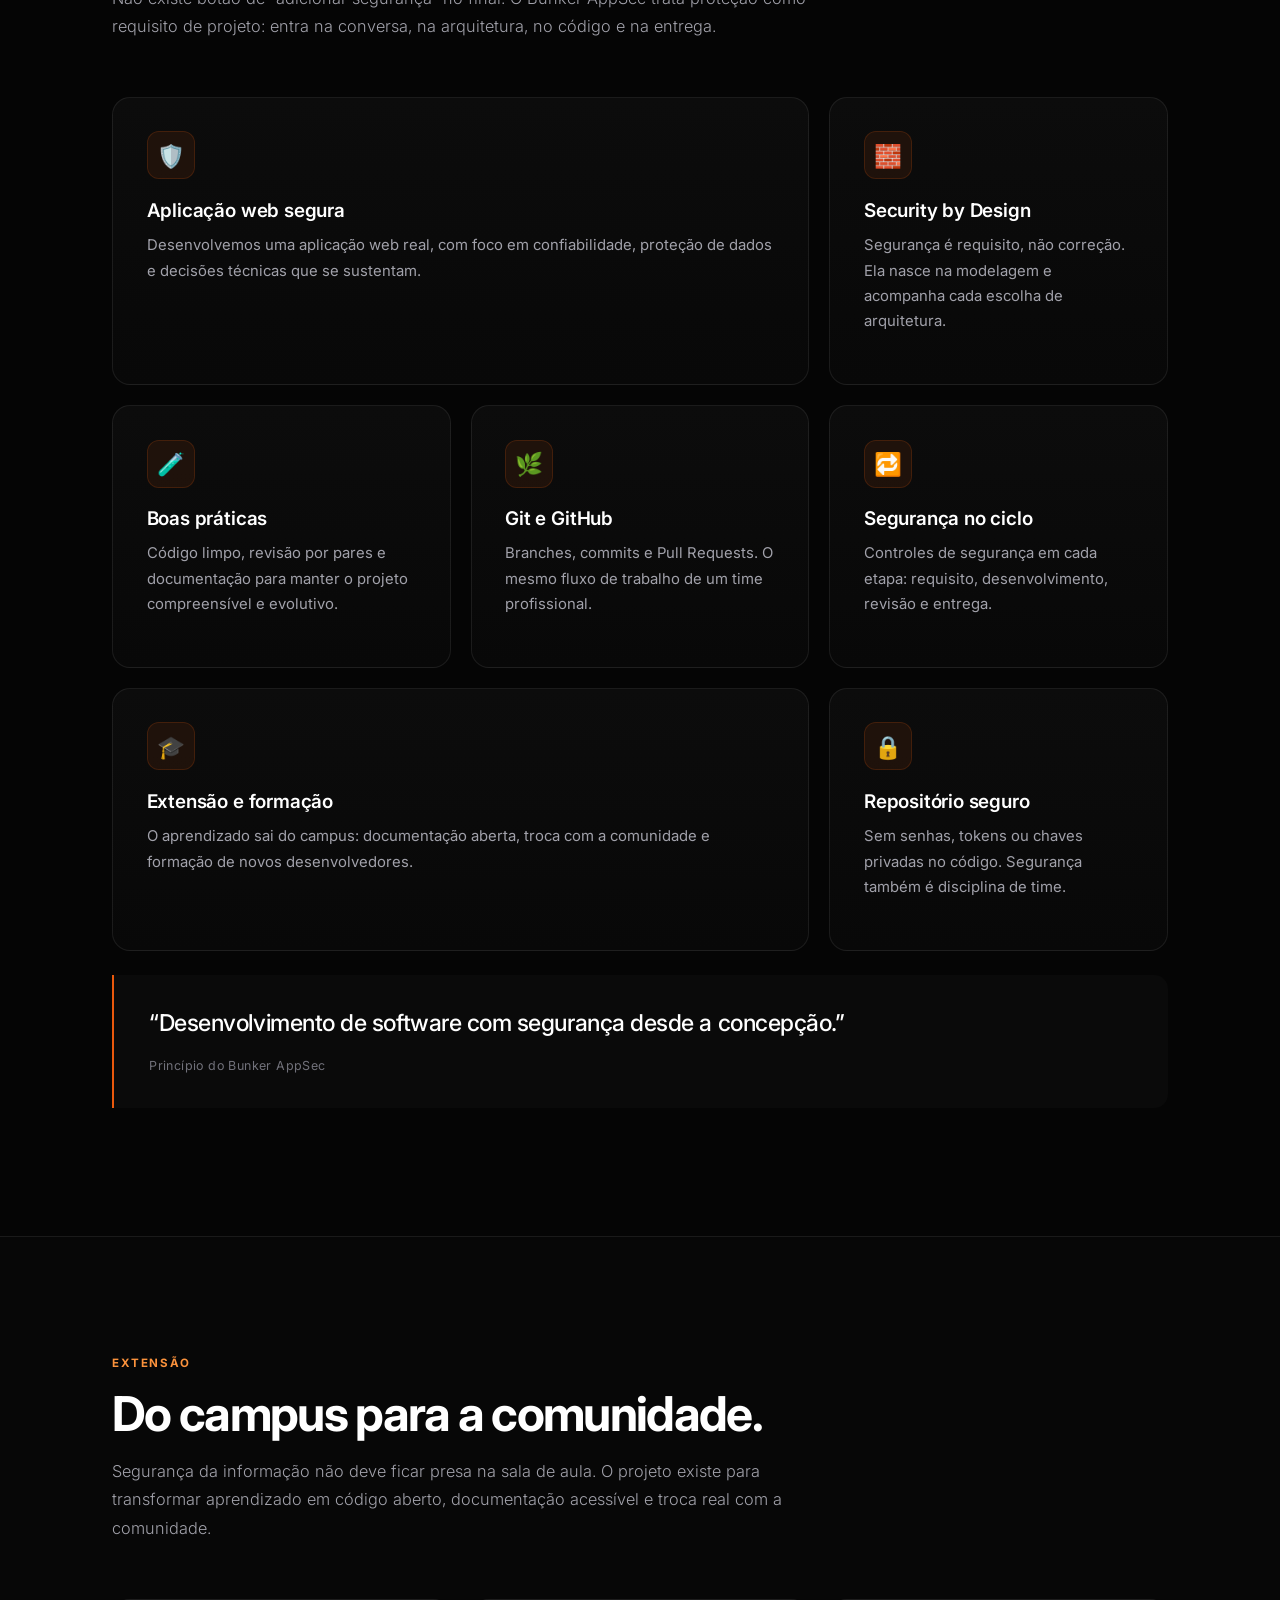
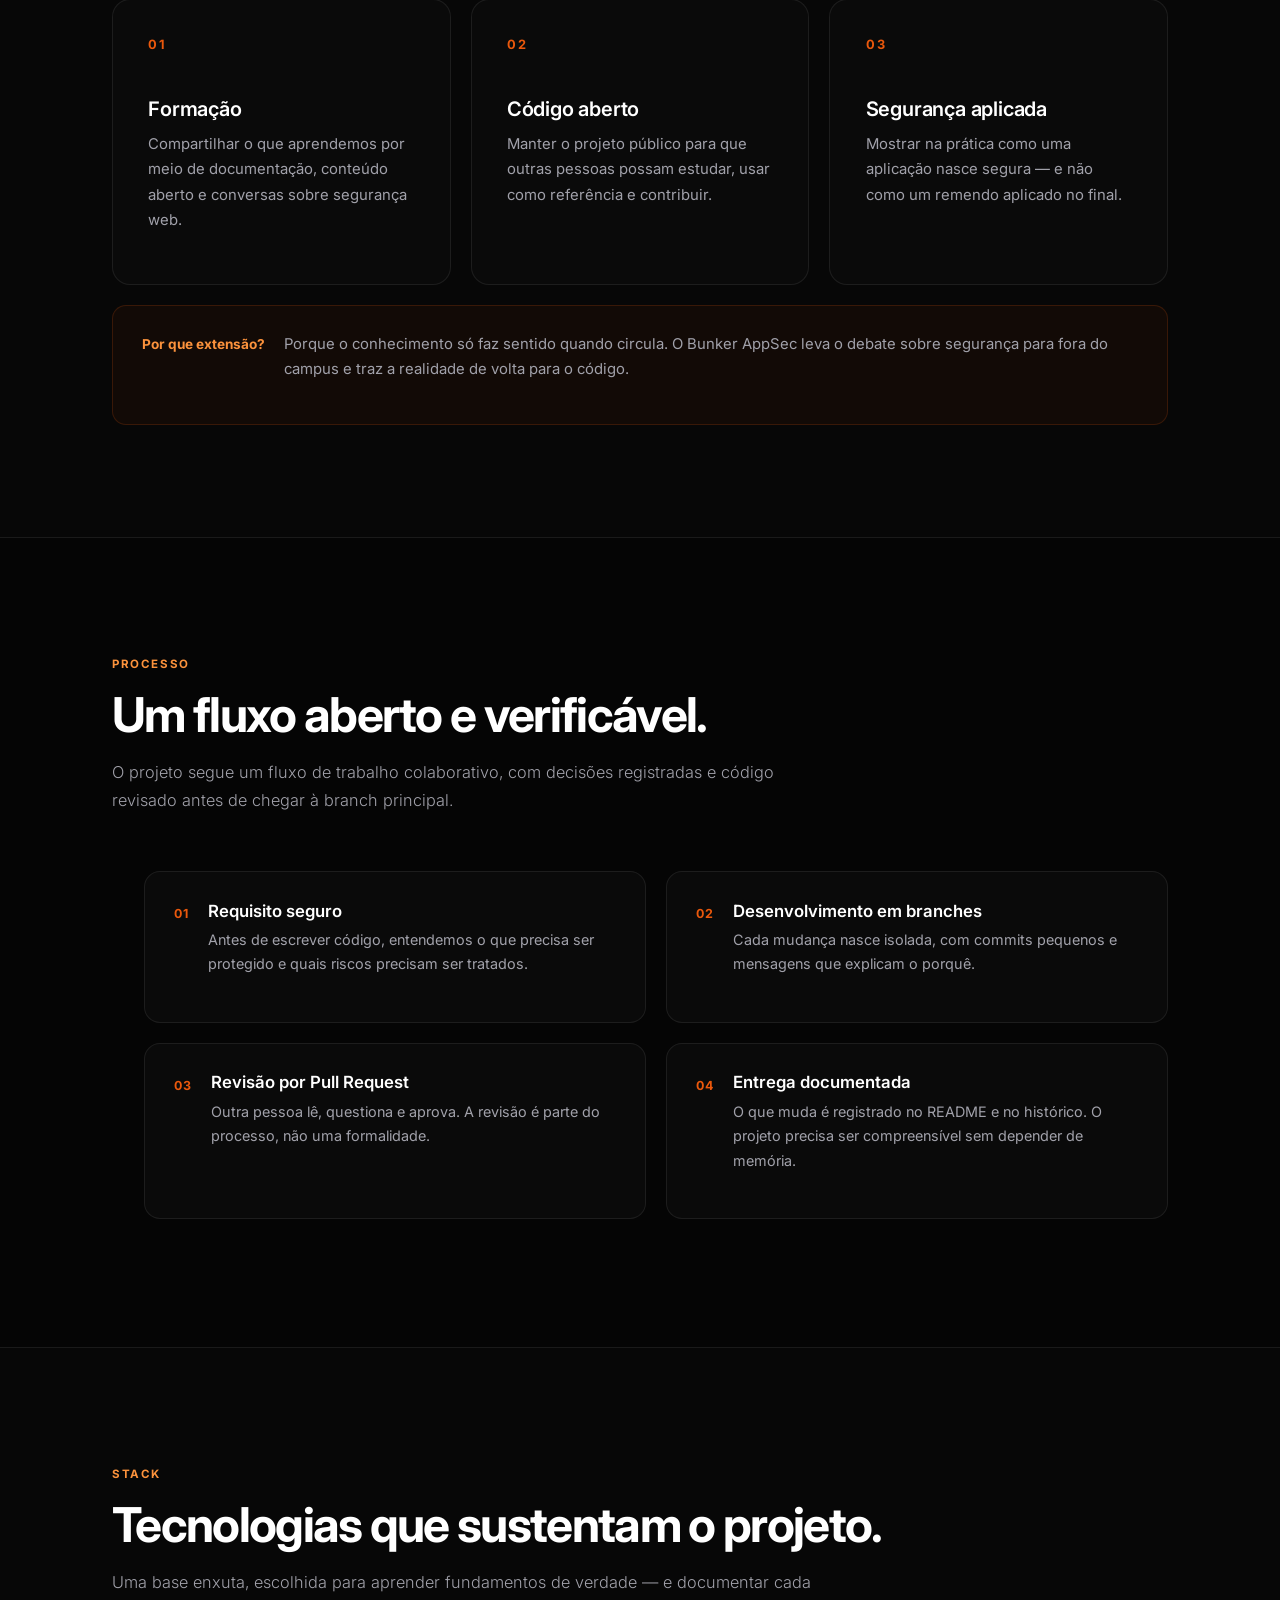
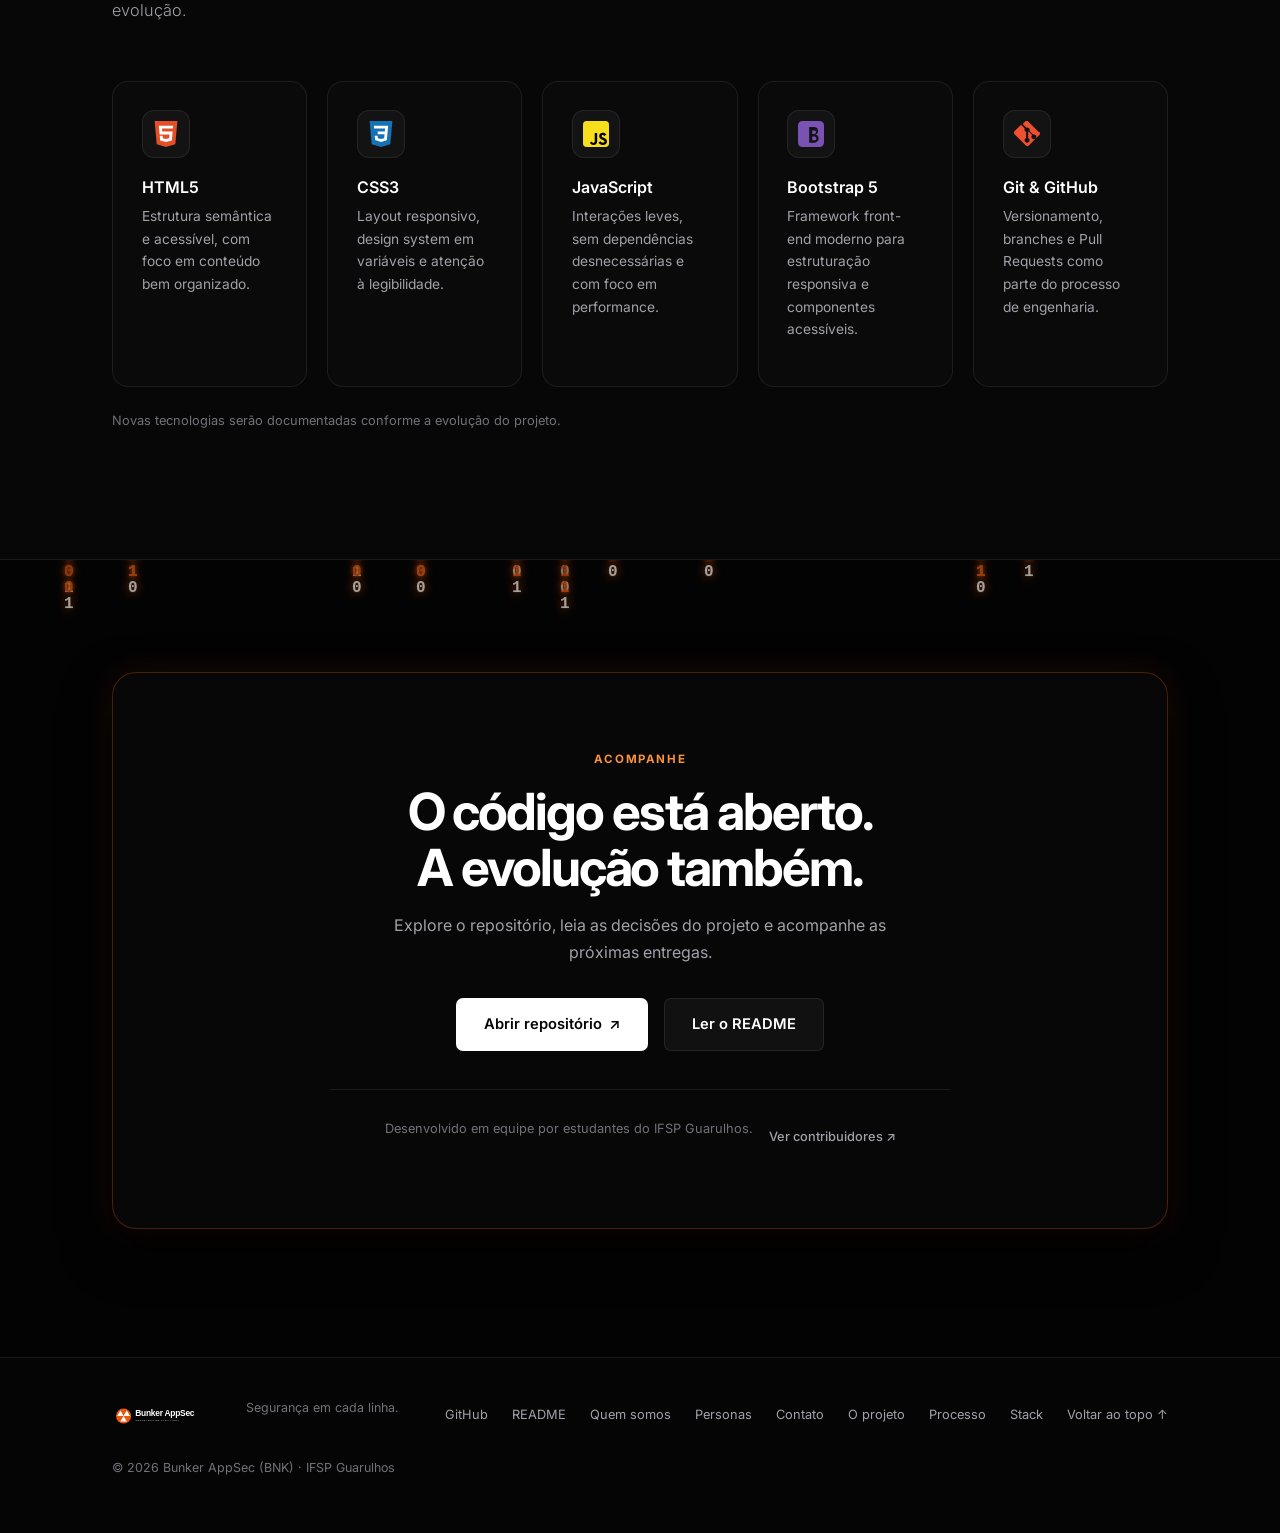
==== commit 41242b6b: "feat: complete portal with personas, contact page and team hero photo (Fase 1.5)" ====
--- a/index.html
+++ b/index.html
@@ -49,6 +49,8 @@
                     <li><a href="#equipe">Equipe</a></li>
                     <li><a href="#localizacao">Localização</a></li>
                     <li><a href="quem-somos.html">Quem somos</a></li>
+                    <li><a href="personas.html">Personas</a></li>
+                    <li><a href="contato.html">Contato</a></li>
                     <li>
                         <a class="btn-outline" href="https://github.com/dahlinpereira/bnk-appsec"
                            target="_blank" rel="noopener noreferrer">GitHub</a>
@@ -617,6 +619,8 @@
                 <a href="https://github.com/dahlinpereira/bnk-appsec/blob/main/README.md"
                    target="_blank" rel="noopener noreferrer">README</a>
                 <a href="quem-somos.html">Quem somos</a>
+                <a href="personas.html">Personas</a>
+                <a href="contato.html">Contato</a>
                 <a href="#projeto">O projeto</a>
                 <a href="#processo">Processo</a>
                 <a href="#stack">Stack</a>
--- a/css/style.css
+++ b/css/style.css
@@ -1598,3 +1598,218 @@
         padding: 120px 0 3rem;
     }
 }
+
+/* =========================================================
+   Página Personas
+   ========================================================= */
+.persona-list {
+    display: grid;
+    gap: 2rem;
+}
+
+.persona-detail {
+    display: grid;
+    grid-template-columns: 320px minmax(0, 1fr);
+    gap: 2.5rem;
+    padding: 2rem;
+    background: var(--bg-surface);
+    border: 1px solid var(--border-subtle);
+    border-radius: 18px;
+    transition: border-color 0.3s ease;
+}
+
+.persona-detail:hover {
+    border-color: var(--border-strong);
+}
+
+.persona-detail > img {
+    width: 100%;
+    aspect-ratio: 1 / 1;
+    object-fit: cover;
+    border-radius: 14px;
+    align-self: start;
+}
+
+.persona-label {
+    display: inline-block;
+    color: var(--primary-orange);
+    font-size: 0.75rem;
+    font-weight: 600;
+    letter-spacing: 1px;
+    text-transform: uppercase;
+    margin-bottom: 0.7rem;
+}
+
+.persona-detail h2 {
+    font-size: clamp(1.6rem, 3vw, 2.2rem);
+    font-weight: 700;
+    letter-spacing: -0.03em;
+    line-height: 1.15;
+    margin-bottom: 0.4rem;
+}
+
+.persona-detail-role {
+    color: var(--primary-orange-light) !important;
+    font-size: 0.9rem !important;
+    font-weight: 600;
+    margin-bottom: 1.8rem !important;
+}
+
+.persona-detail-body h3 {
+    font-size: 0.8rem;
+    font-weight: 700;
+    letter-spacing: 1px;
+    text-transform: uppercase;
+    color: var(--text-primary);
+    margin: 1.6rem 0 0.6rem;
+}
+
+.persona-detail-body h3:first-of-type {
+    margin-top: 0;
+}
+
+.persona-detail-body p,
+.persona-detail-body li {
+    color: var(--text-secondary);
+    font-size: 0.95rem;
+    line-height: 1.75;
+}
+
+.persona-detail-body ul {
+    padding-left: 1.2rem;
+    margin: 0 0 0.6rem;
+}
+
+.persona-detail-body li + li {
+    margin-top: 0.3rem;
+}
+
+/* =========================================================
+   Página Contato
+   ========================================================= */
+.contact-grid {
+    display: grid;
+    grid-template-columns: minmax(0, 1fr) minmax(0, 1fr);
+    gap: 4rem;
+    align-items: start;
+}
+
+.contact-info h2 {
+    font-size: clamp(1.8rem, 3.5vw, 2.6rem);
+    font-weight: 700;
+    letter-spacing: -0.03em;
+    line-height: 1.15;
+    margin-bottom: 1.2rem;
+}
+
+.contact-info > p {
+    color: var(--text-secondary);
+    line-height: 1.8;
+    margin-bottom: 2rem;
+}
+
+.contact-address {
+    font-style: normal;
+    color: var(--text-secondary);
+    line-height: 1.9;
+    padding-left: 1.2rem;
+    border-left: 2px solid var(--primary-orange);
+}
+
+.contact-note {
+    margin-top: 2rem;
+    font-size: 0.85rem;
+    color: var(--text-muted);
+}
+
+.contact-note i {
+    color: var(--primary-orange);
+    margin-right: 0.4rem;
+}
+
+.contact-form-wrap {
+    background: var(--bg-surface);
+    border: 1px solid var(--border-subtle);
+    border-radius: 18px;
+    padding: 2.2rem;
+}
+
+.contact-form {
+    display: grid;
+    gap: 1.4rem;
+}
+
+.form-field {
+    display: grid;
+    gap: 0.5rem;
+}
+
+.form-field label {
+    font-size: 0.85rem;
+    font-weight: 600;
+}
+
+.form-field input,
+.form-field textarea {
+    width: 100%;
+    padding: 0.9rem 1rem;
+    background: var(--bg-base);
+    border: 1px solid var(--border-subtle);
+    border-radius: 10px;
+    color: var(--text-primary);
+    font: inherit;
+    resize: vertical;
+    transition: border-color 0.25s ease;
+}
+
+.form-field input:focus,
+.form-field textarea:focus {
+    outline: none;
+    border-color: var(--primary-orange);
+}
+
+.form-field input::placeholder,
+.form-field textarea::placeholder {
+    color: var(--text-muted);
+}
+
+.form-submit {
+    width: 100%;
+    cursor: pointer;
+}
+
+.form-status {
+    padding: 1rem 1.2rem;
+    border-radius: 10px;
+    margin-bottom: 1.5rem;
+    font-size: 0.9rem;
+    line-height: 1.5;
+}
+
+.form-status-ok {
+    background: rgba(34, 197, 94, 0.12);
+    border: 1px solid rgba(34, 197, 94, 0.35);
+    color: #86efac;
+}
+
+.form-status-erro {
+    background: rgba(239, 68, 68, 0.12);
+    border: 1px solid rgba(239, 68, 68, 0.35);
+    color: #fca5a5;
+}
+
+@media (max-width: 900px) {
+    .persona-detail {
+        grid-template-columns: 1fr;
+        gap: 1.8rem;
+    }
+
+    .persona-detail > img {
+        max-width: 320px;
+    }
+
+    .contact-grid {
+        grid-template-columns: 1fr;
+        gap: 2.5rem;
+    }
+}
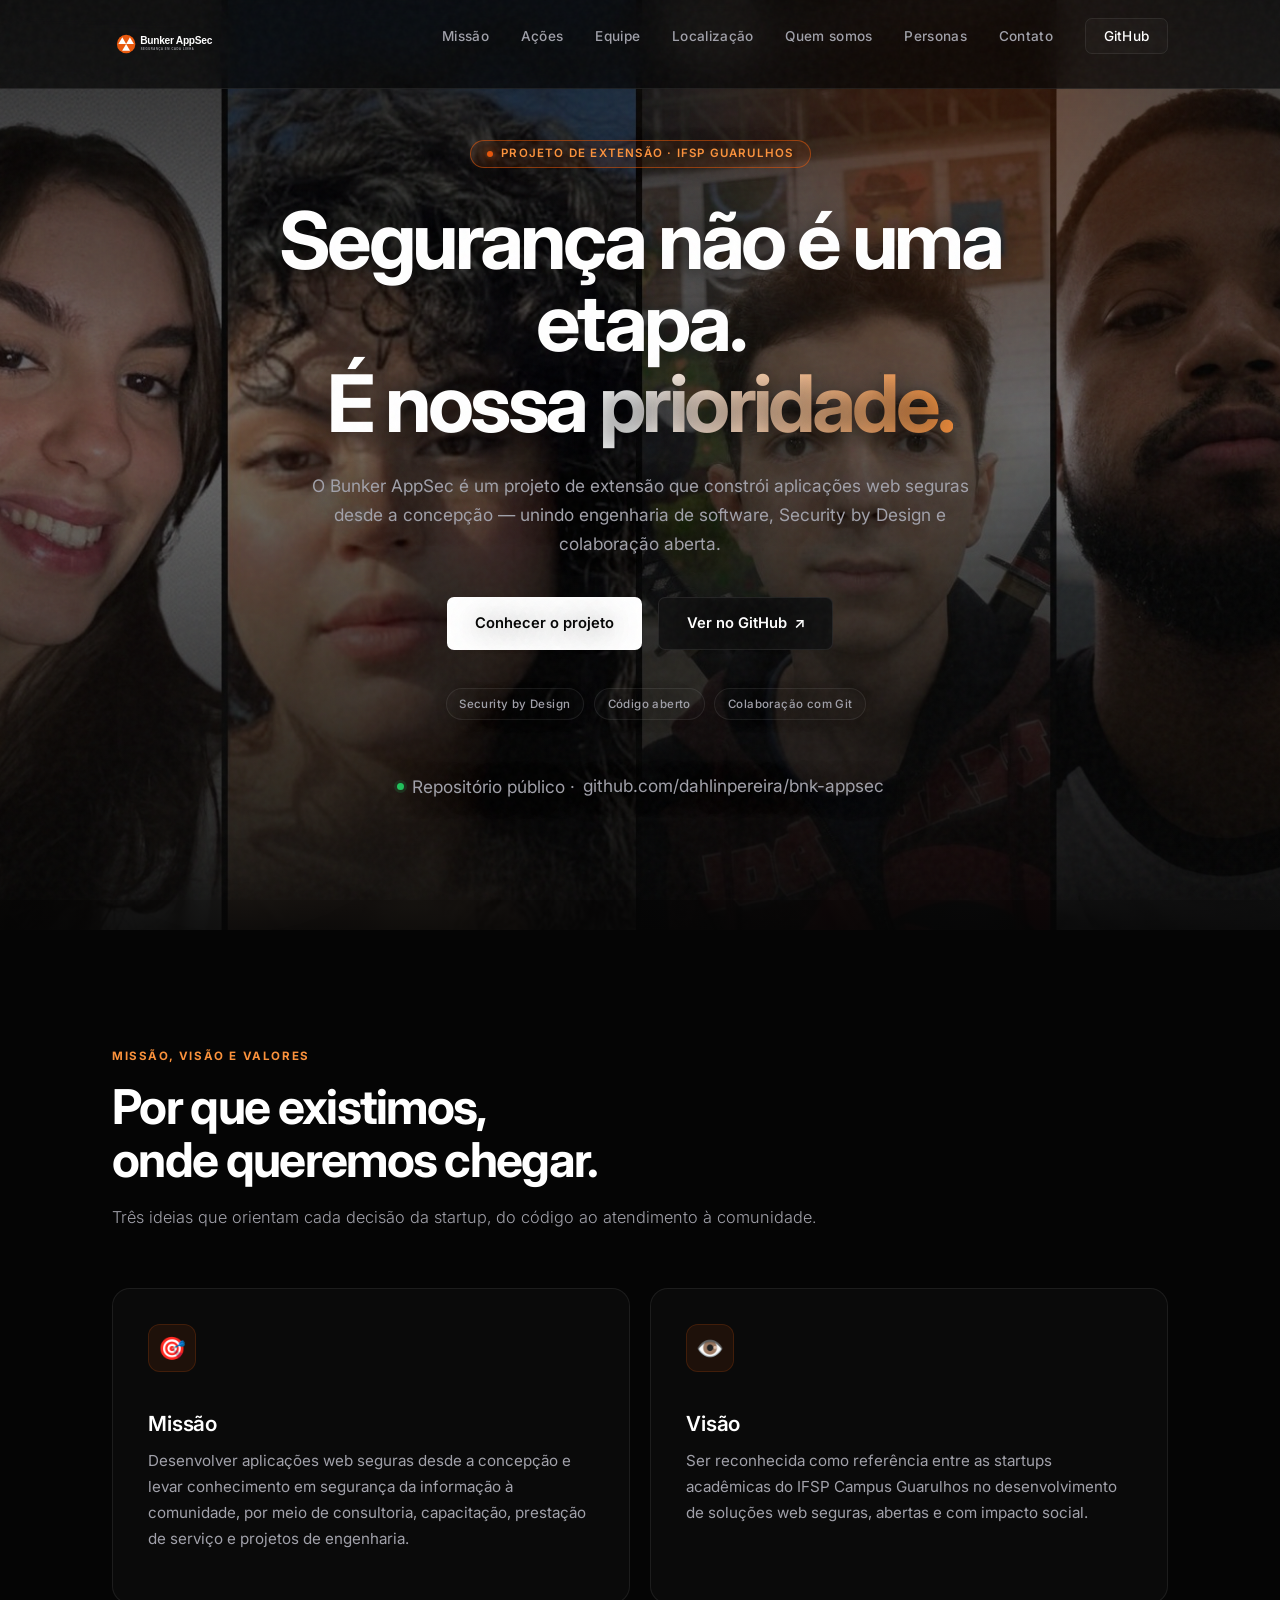
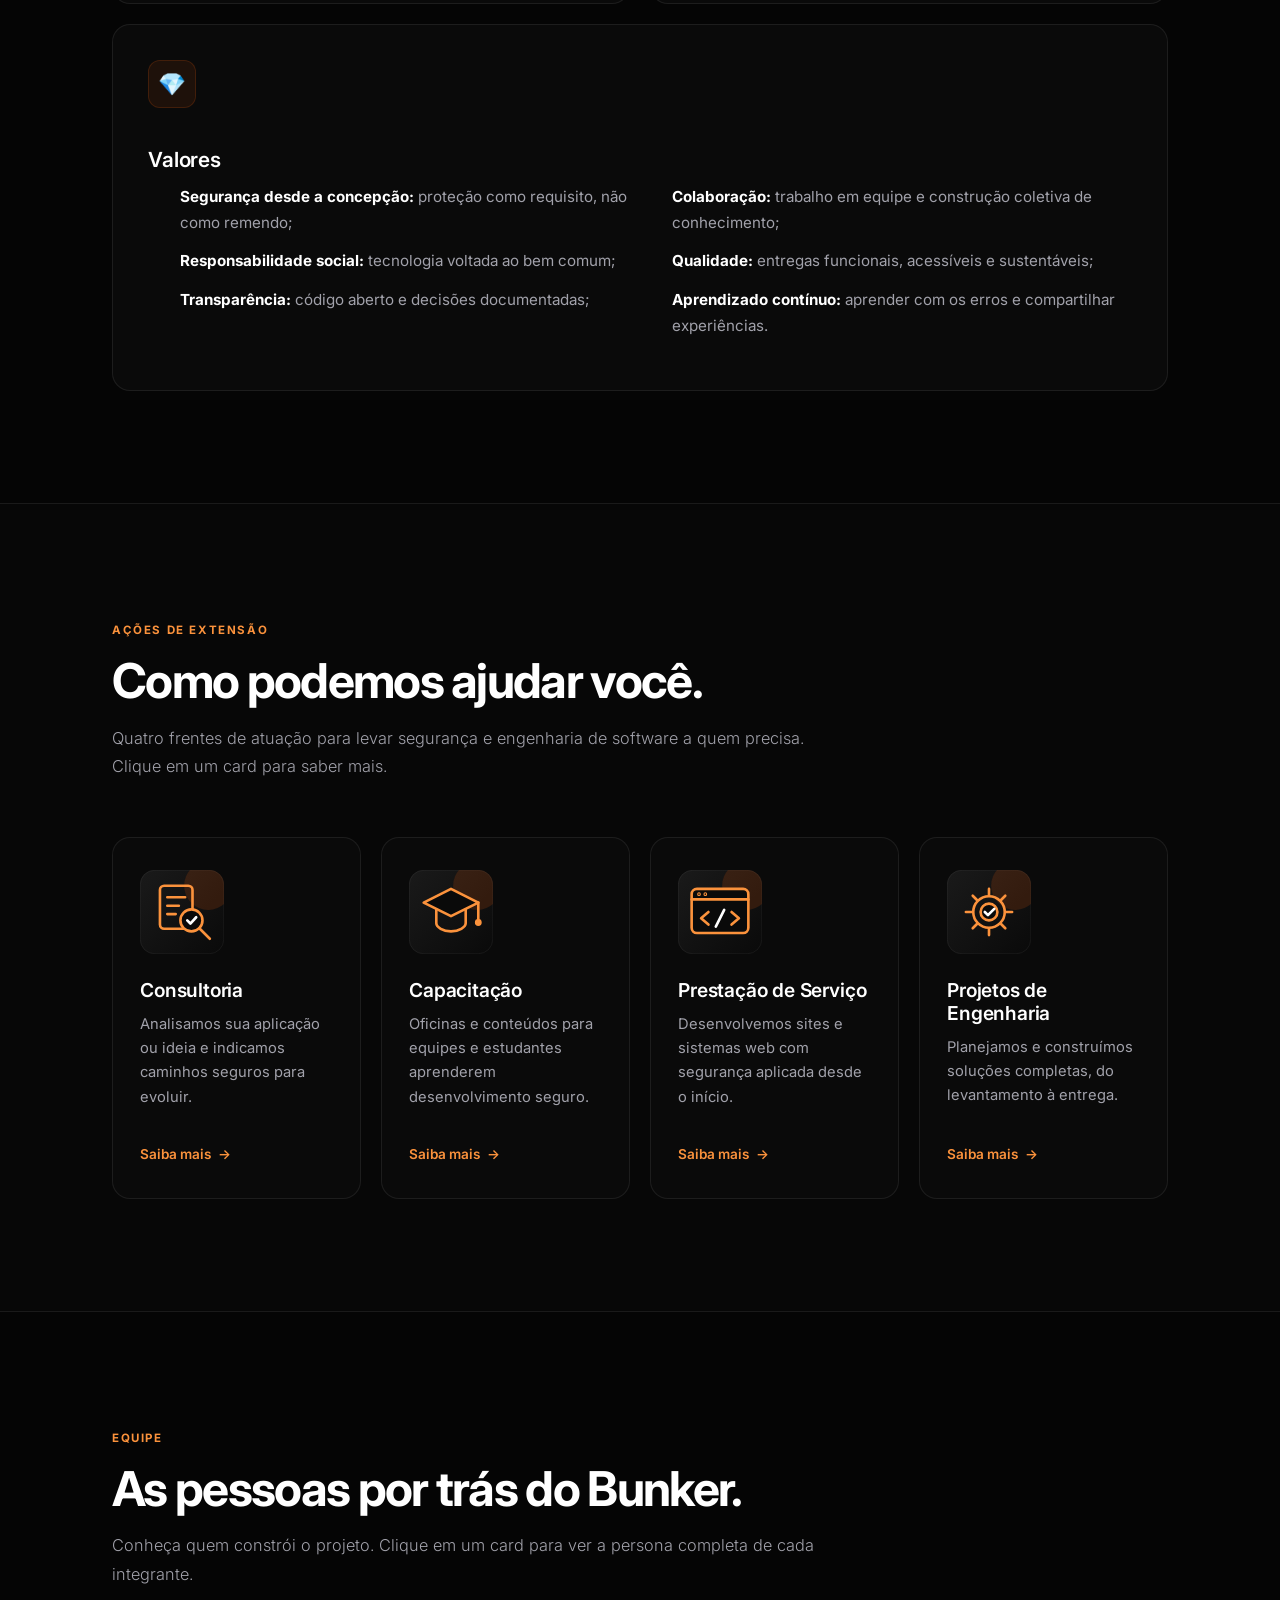
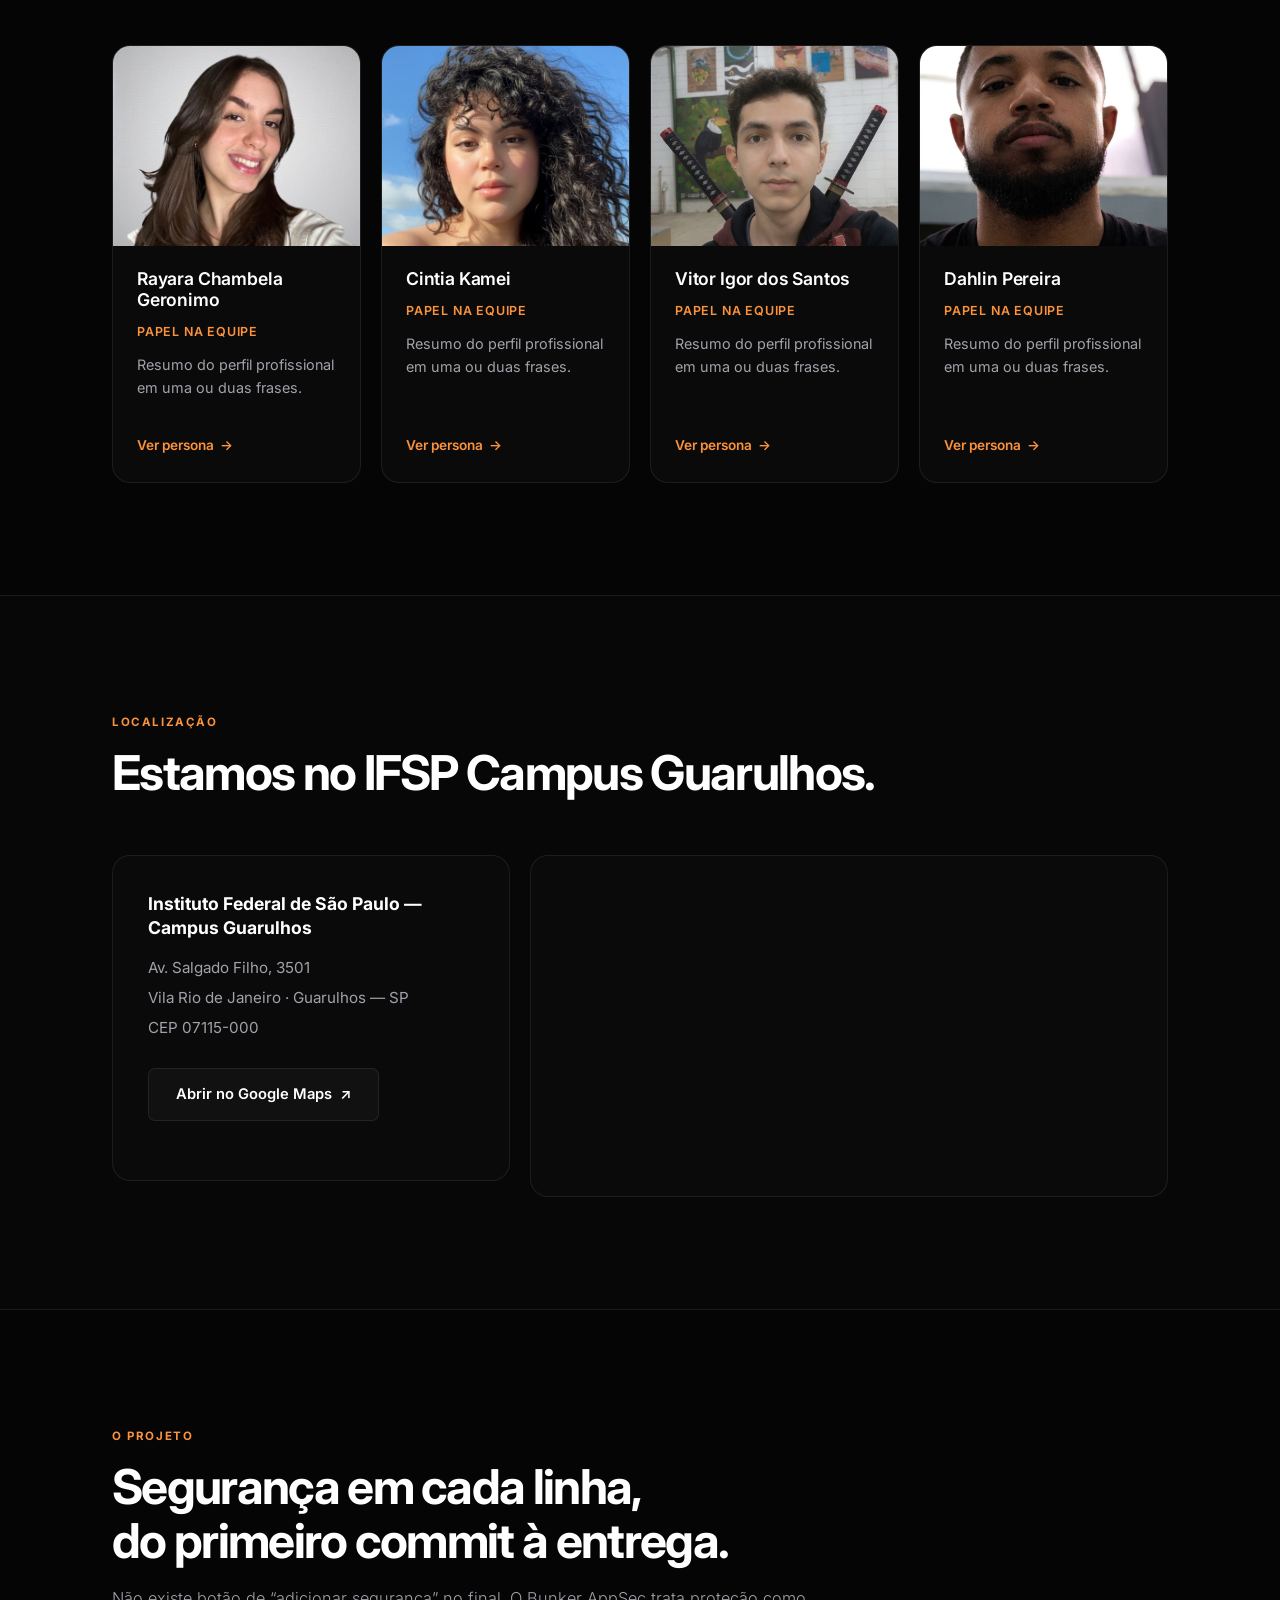
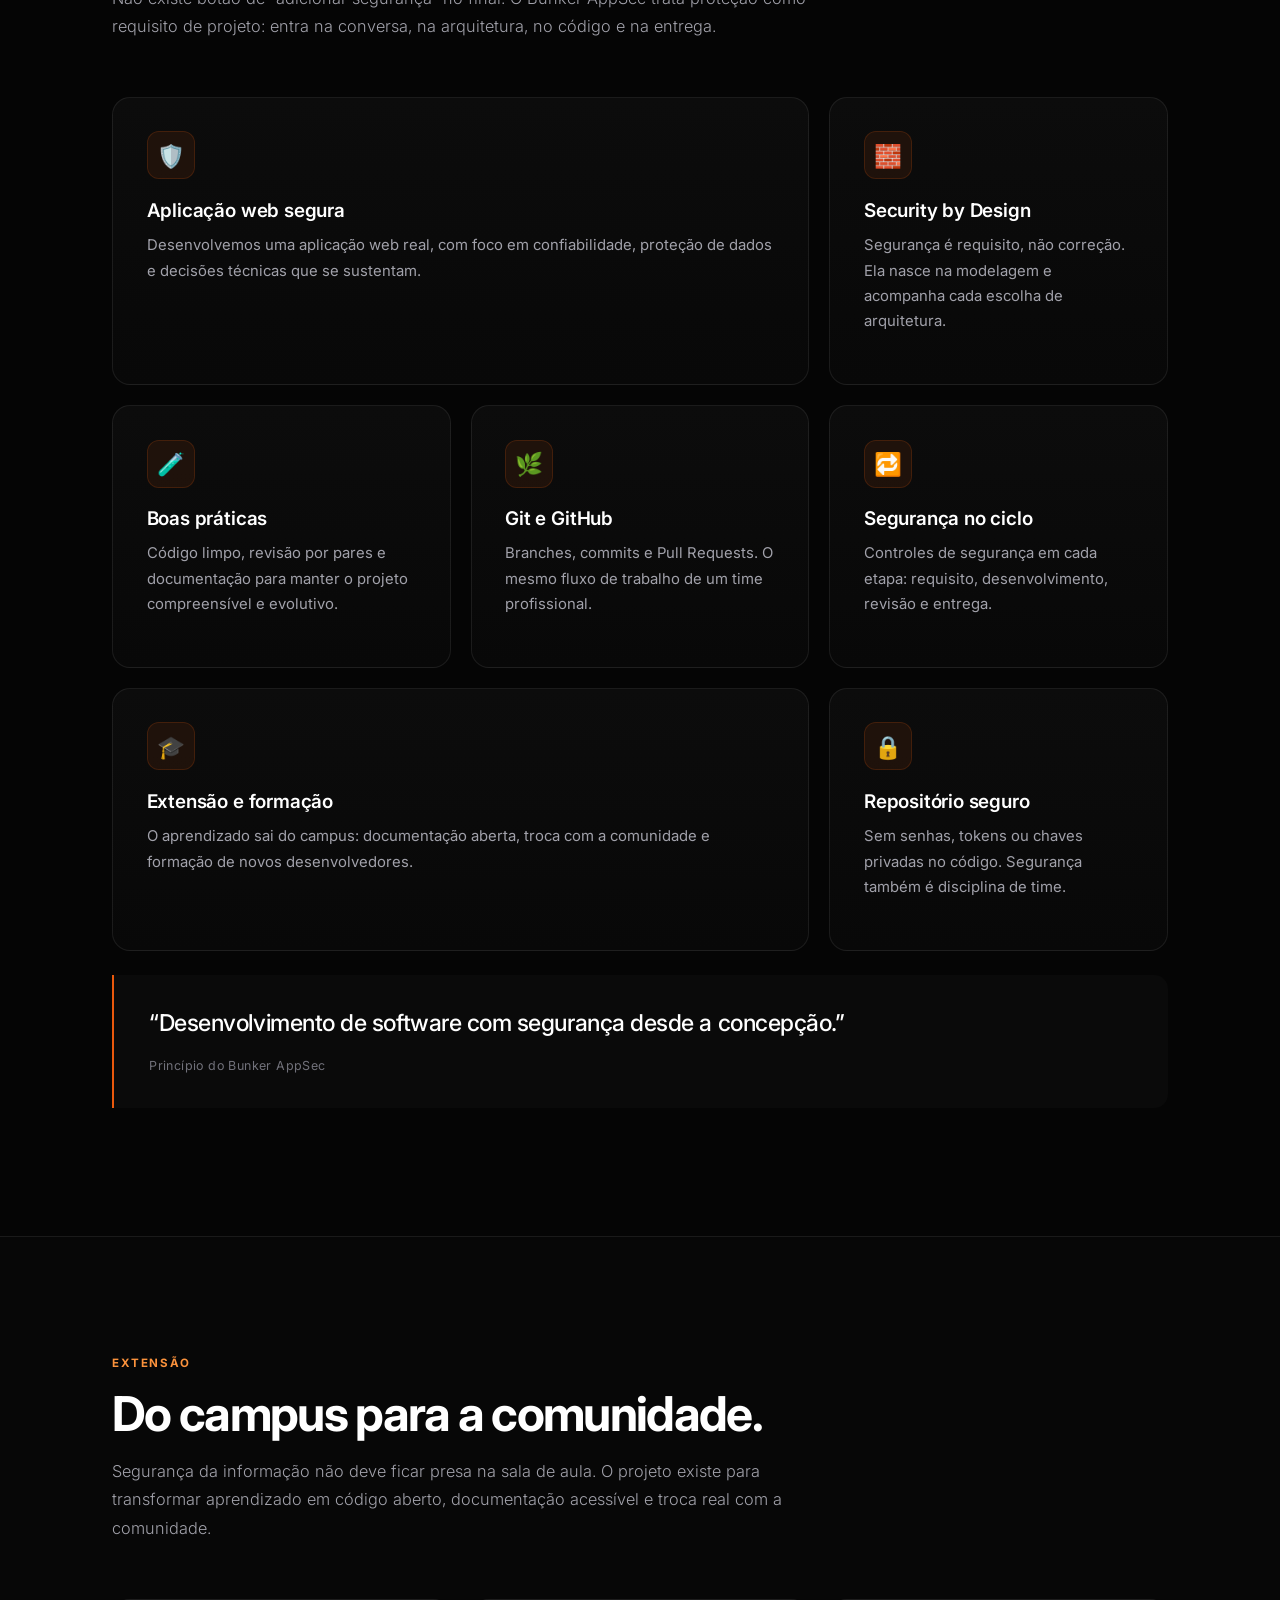
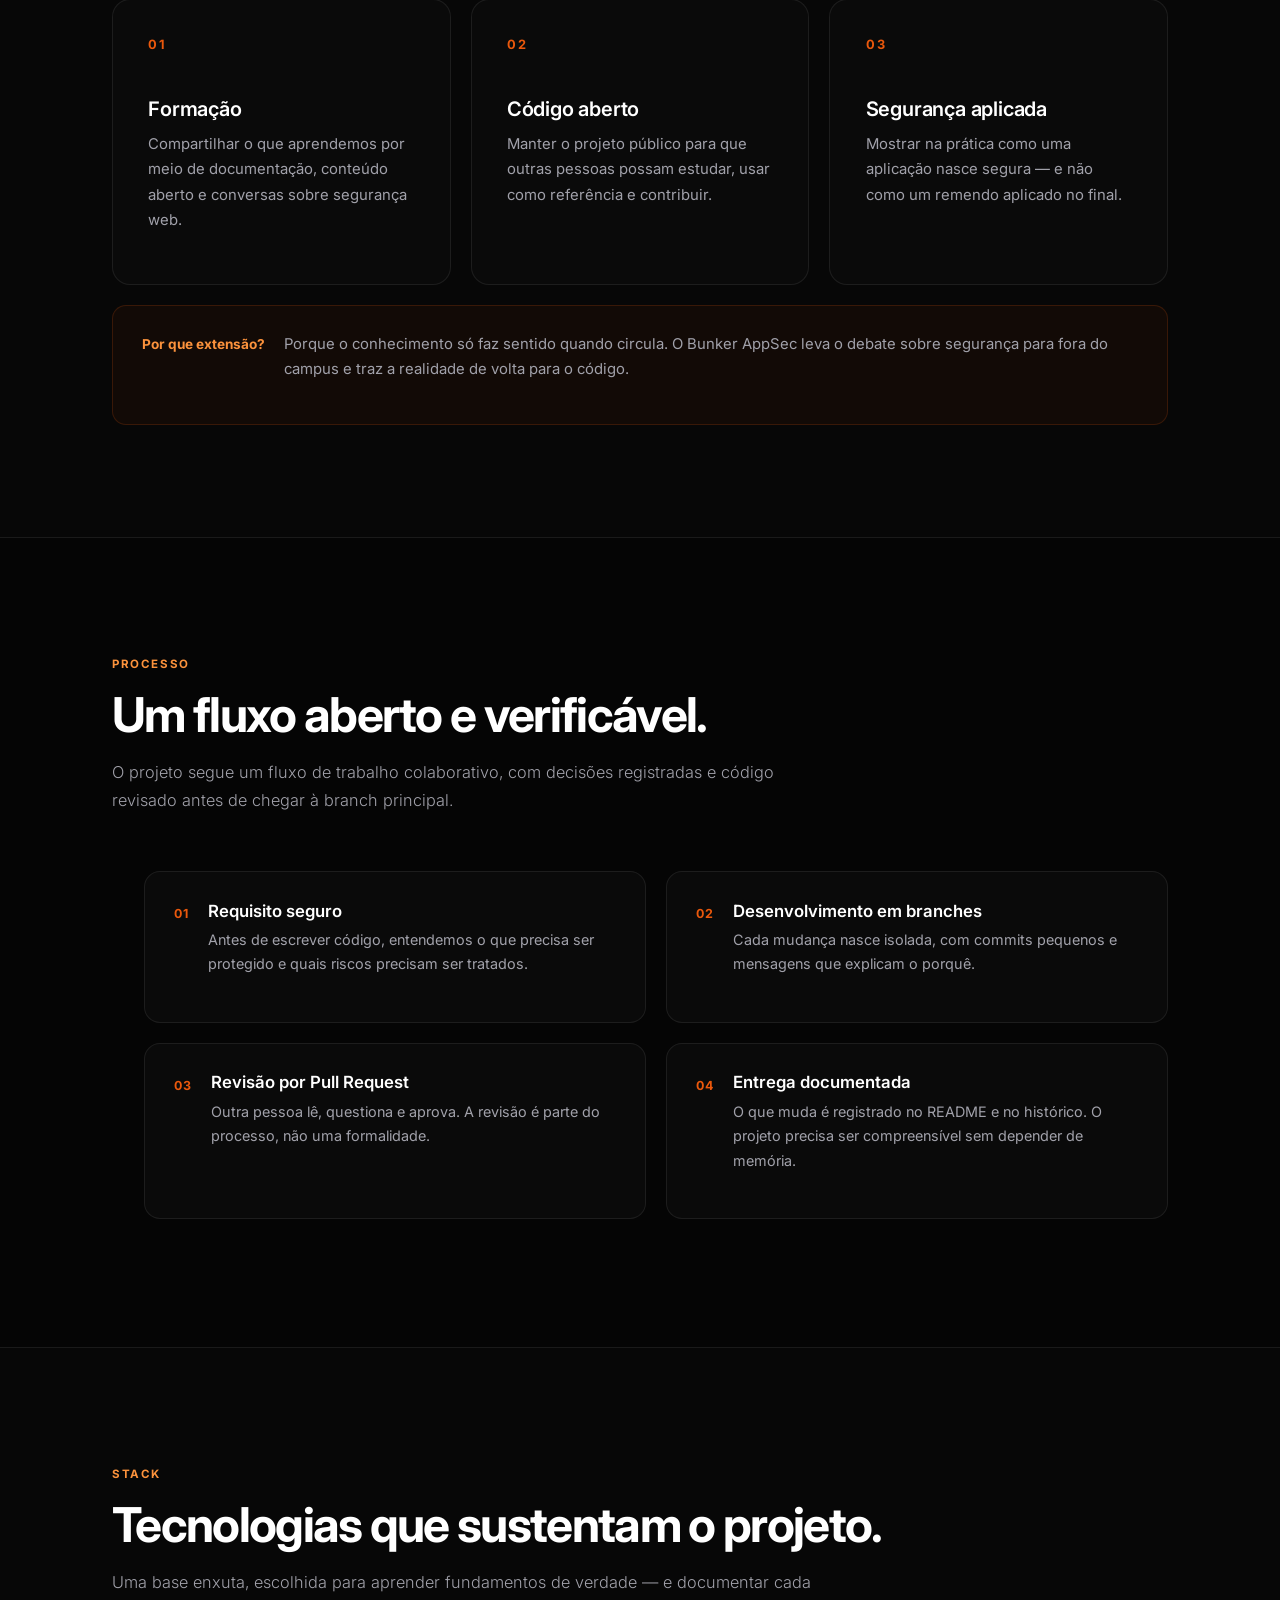
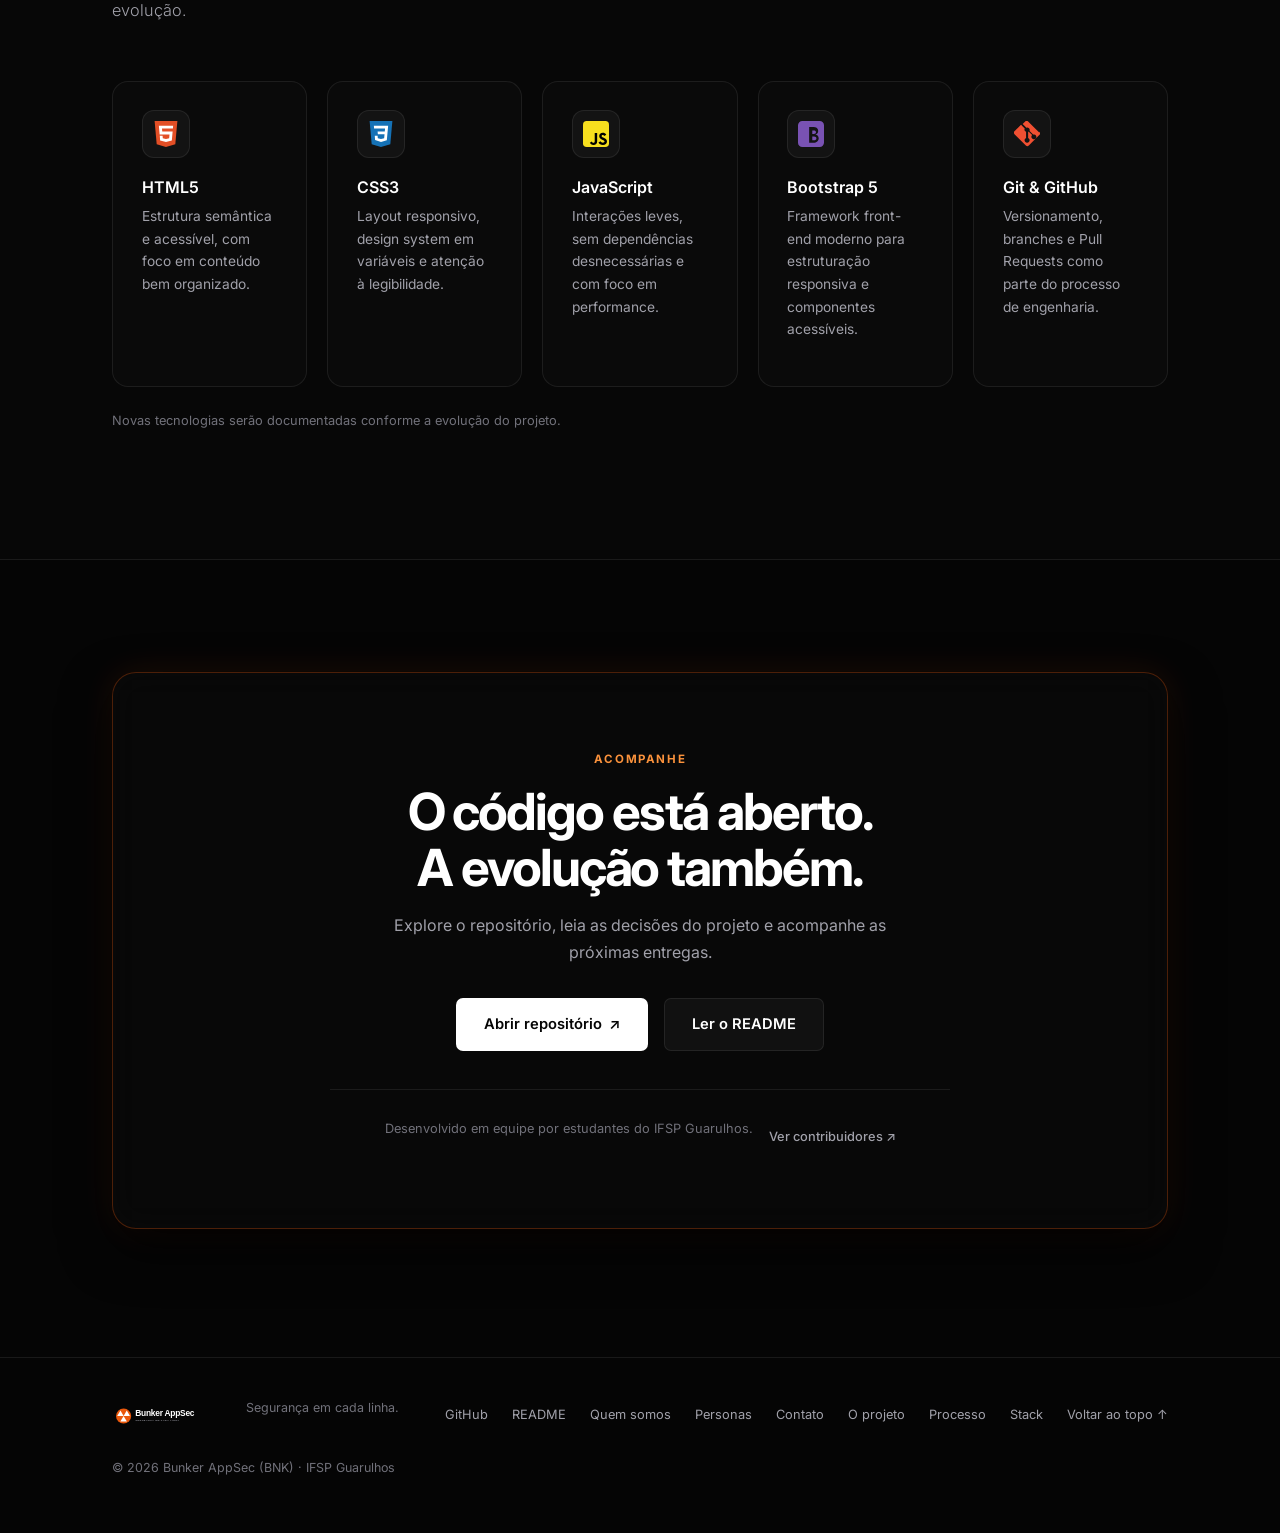
==== commit 25ca60ef: "fix: cache-bust stylesheet so cursor glow and anchor offset load" ====
--- a/index.html
+++ b/index.html
@@ -22,7 +22,7 @@
     <link href="https://fonts.googleapis.com/css2?family=Inter:wght@300;400;500;600;700;800&display=swap" rel="stylesheet">
     <link rel="stylesheet" href="https://cdn.jsdelivr.net/npm/bootstrap@5.3.3/dist/css/bootstrap.min.css">
     <link rel="stylesheet" href="https://cdn.jsdelivr.net/npm/bootstrap-icons@1.11.3/font/bootstrap-icons.min.css">
-    <link rel="stylesheet" href="css/style.css">
+    <link rel="stylesheet" href="css/style.css?v=3">
 </head>
 <body>
     <div class="site-cursor-glow" aria-hidden="true"></div>
--- a/css/style.css
+++ b/css/style.css
@@ -1599,6 +1599,11 @@
     }
 }
 
+/* Evita que o cabeçalho fixo cubra o conteúdo ao usar âncoras (#) */
+[id] {
+    scroll-margin-top: 110px;
+}
+
 /* =========================================================
    Página Personas
    ========================================================= */
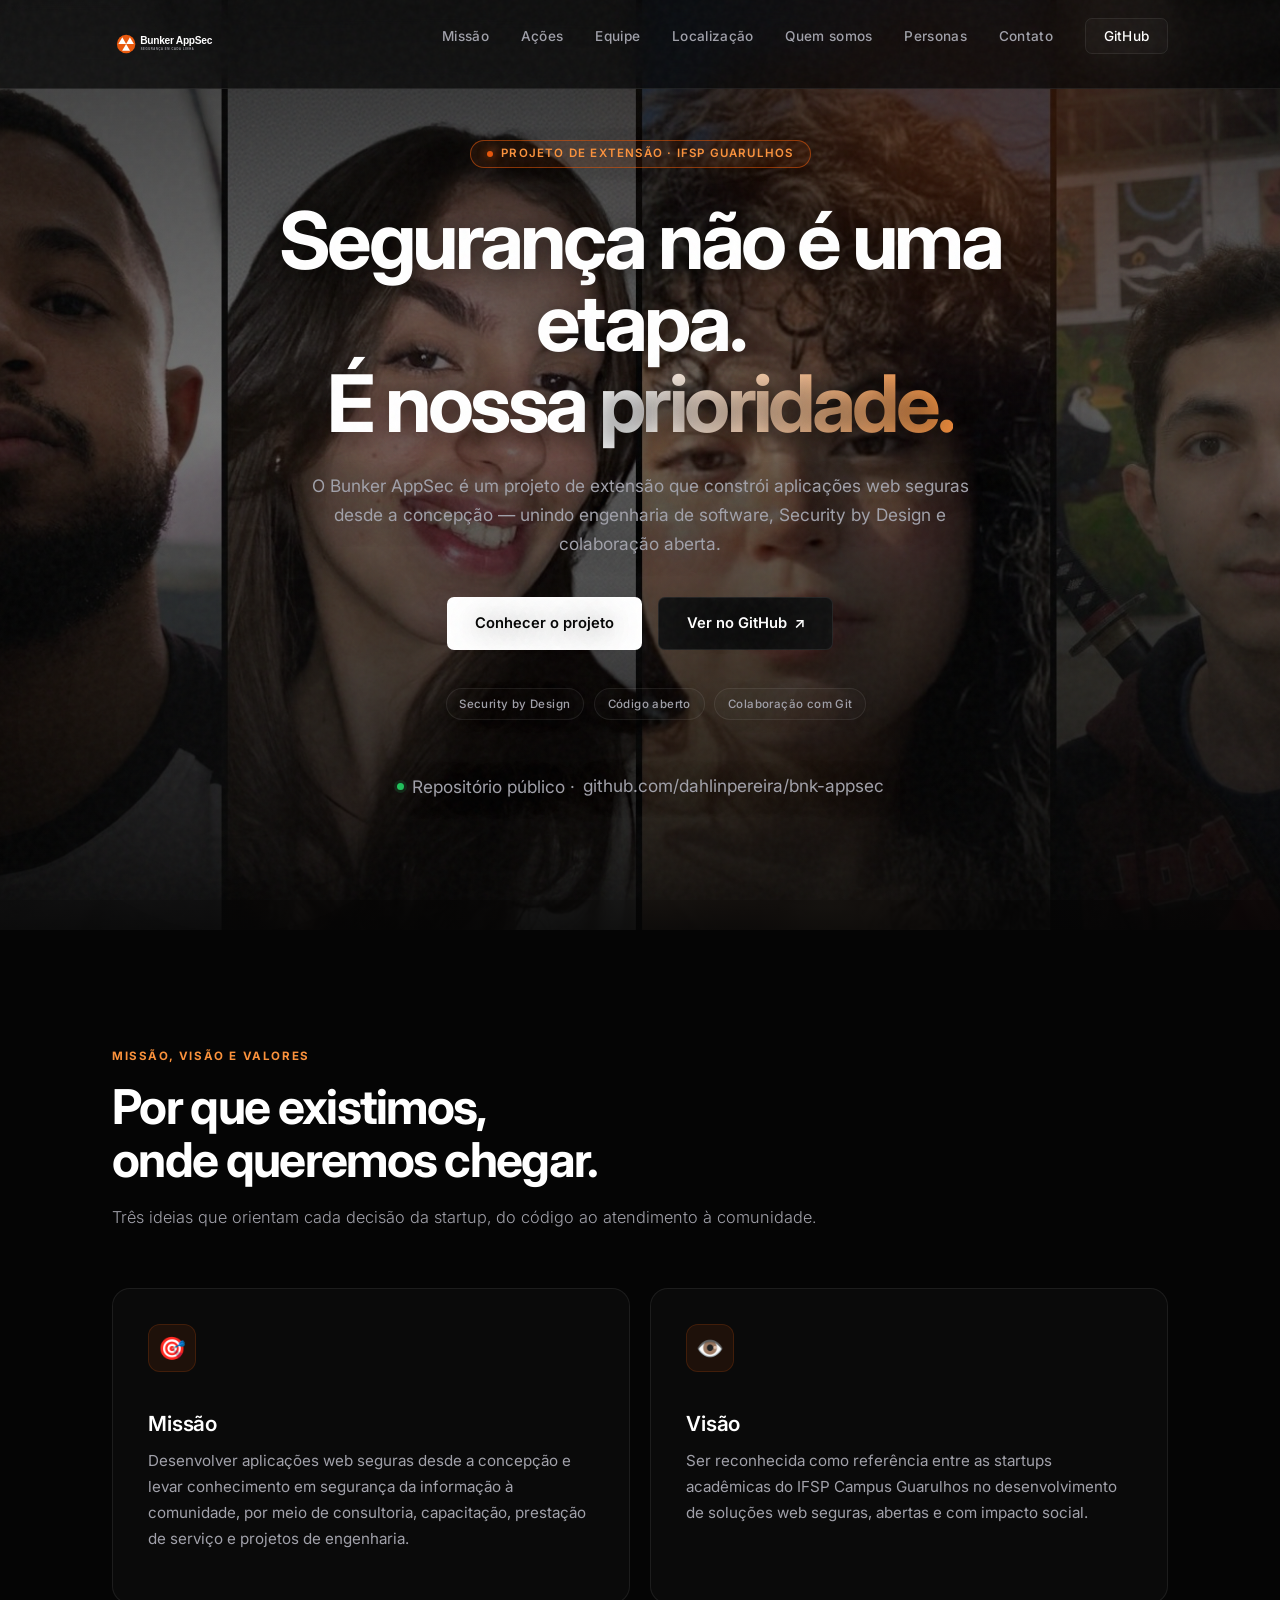
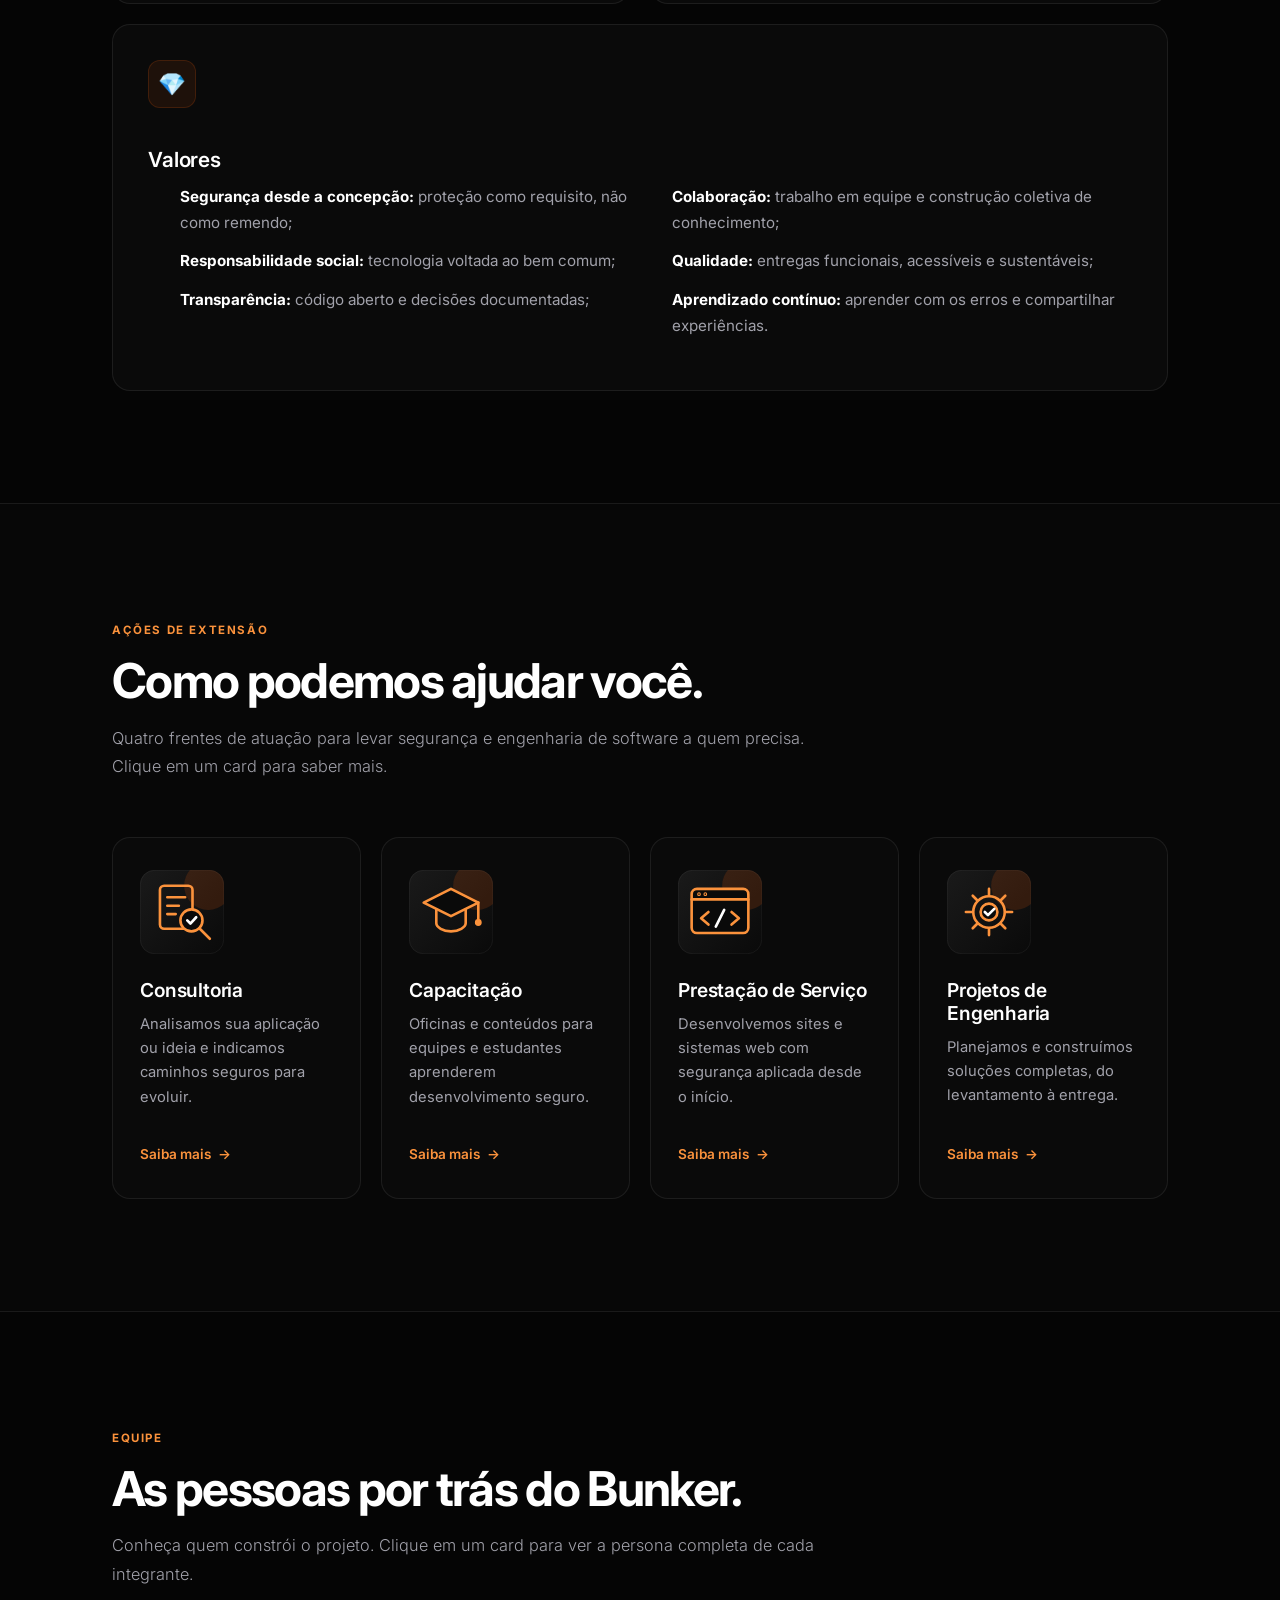
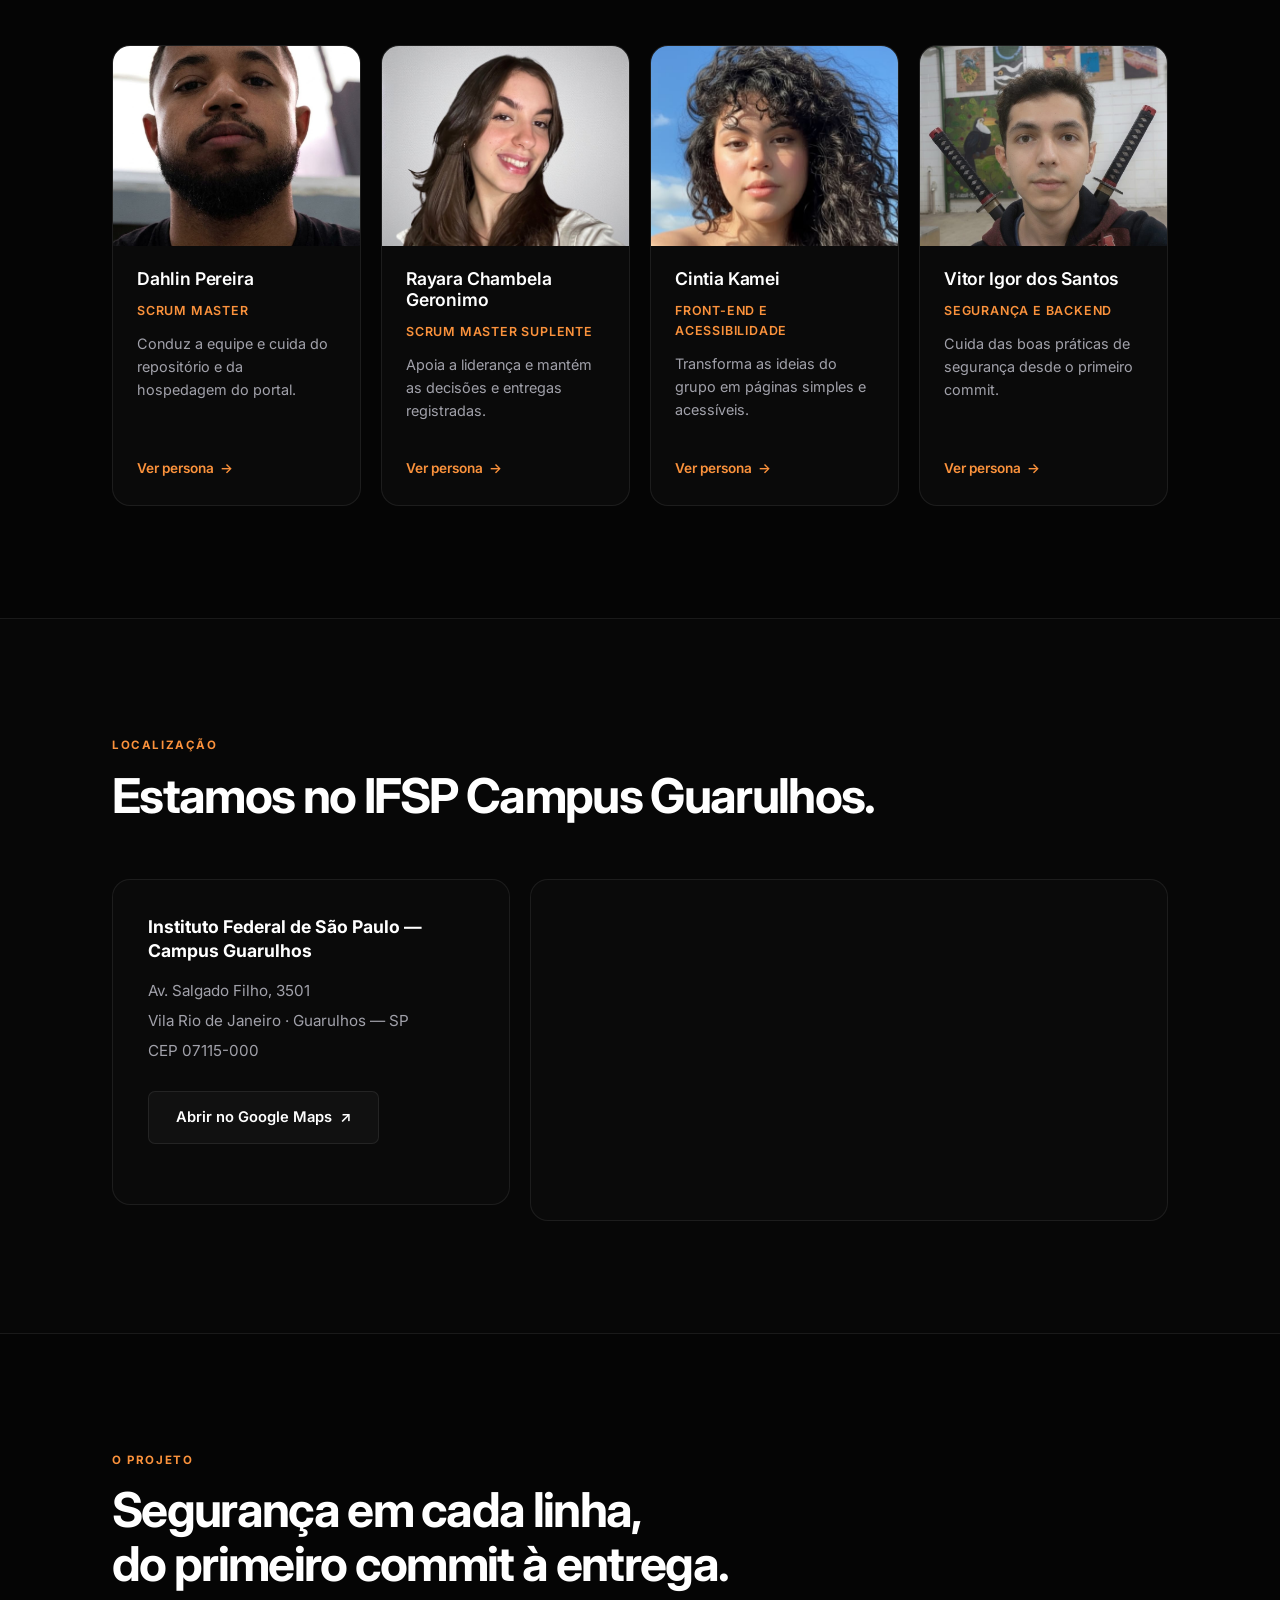
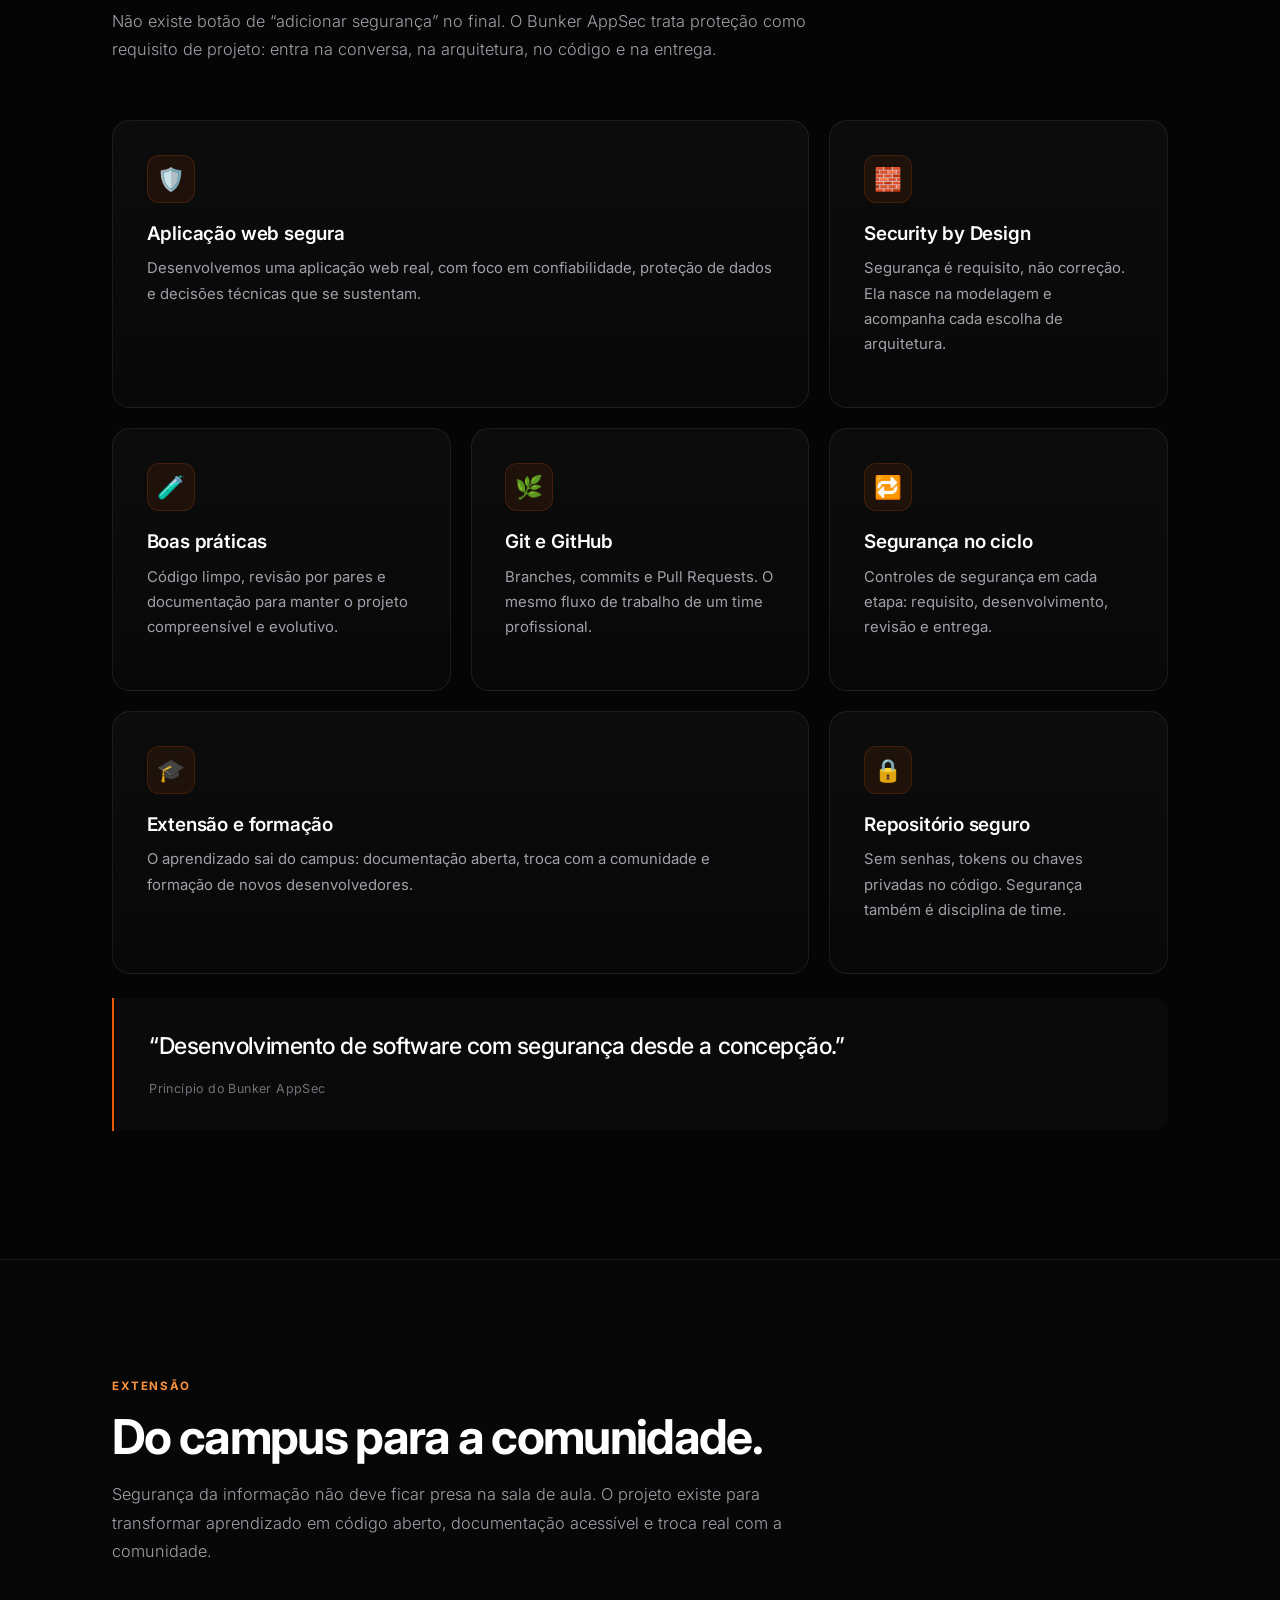
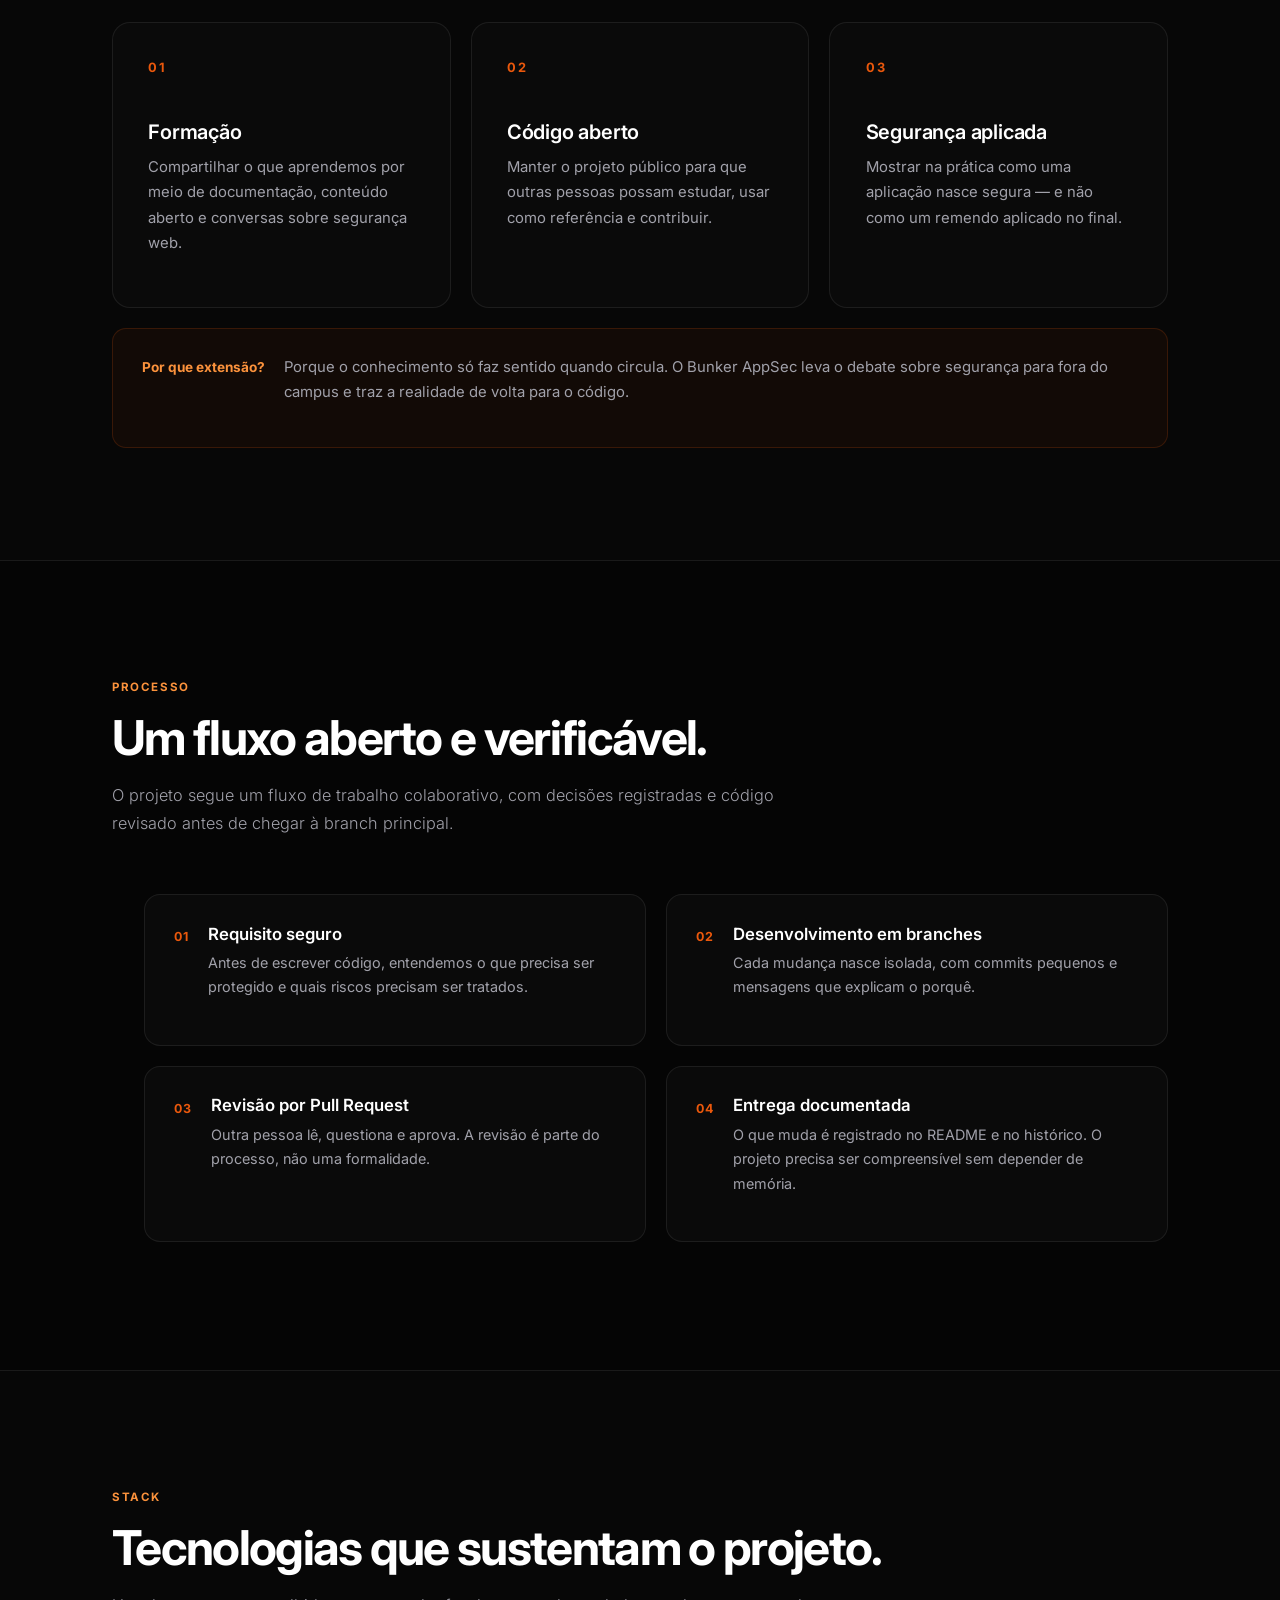
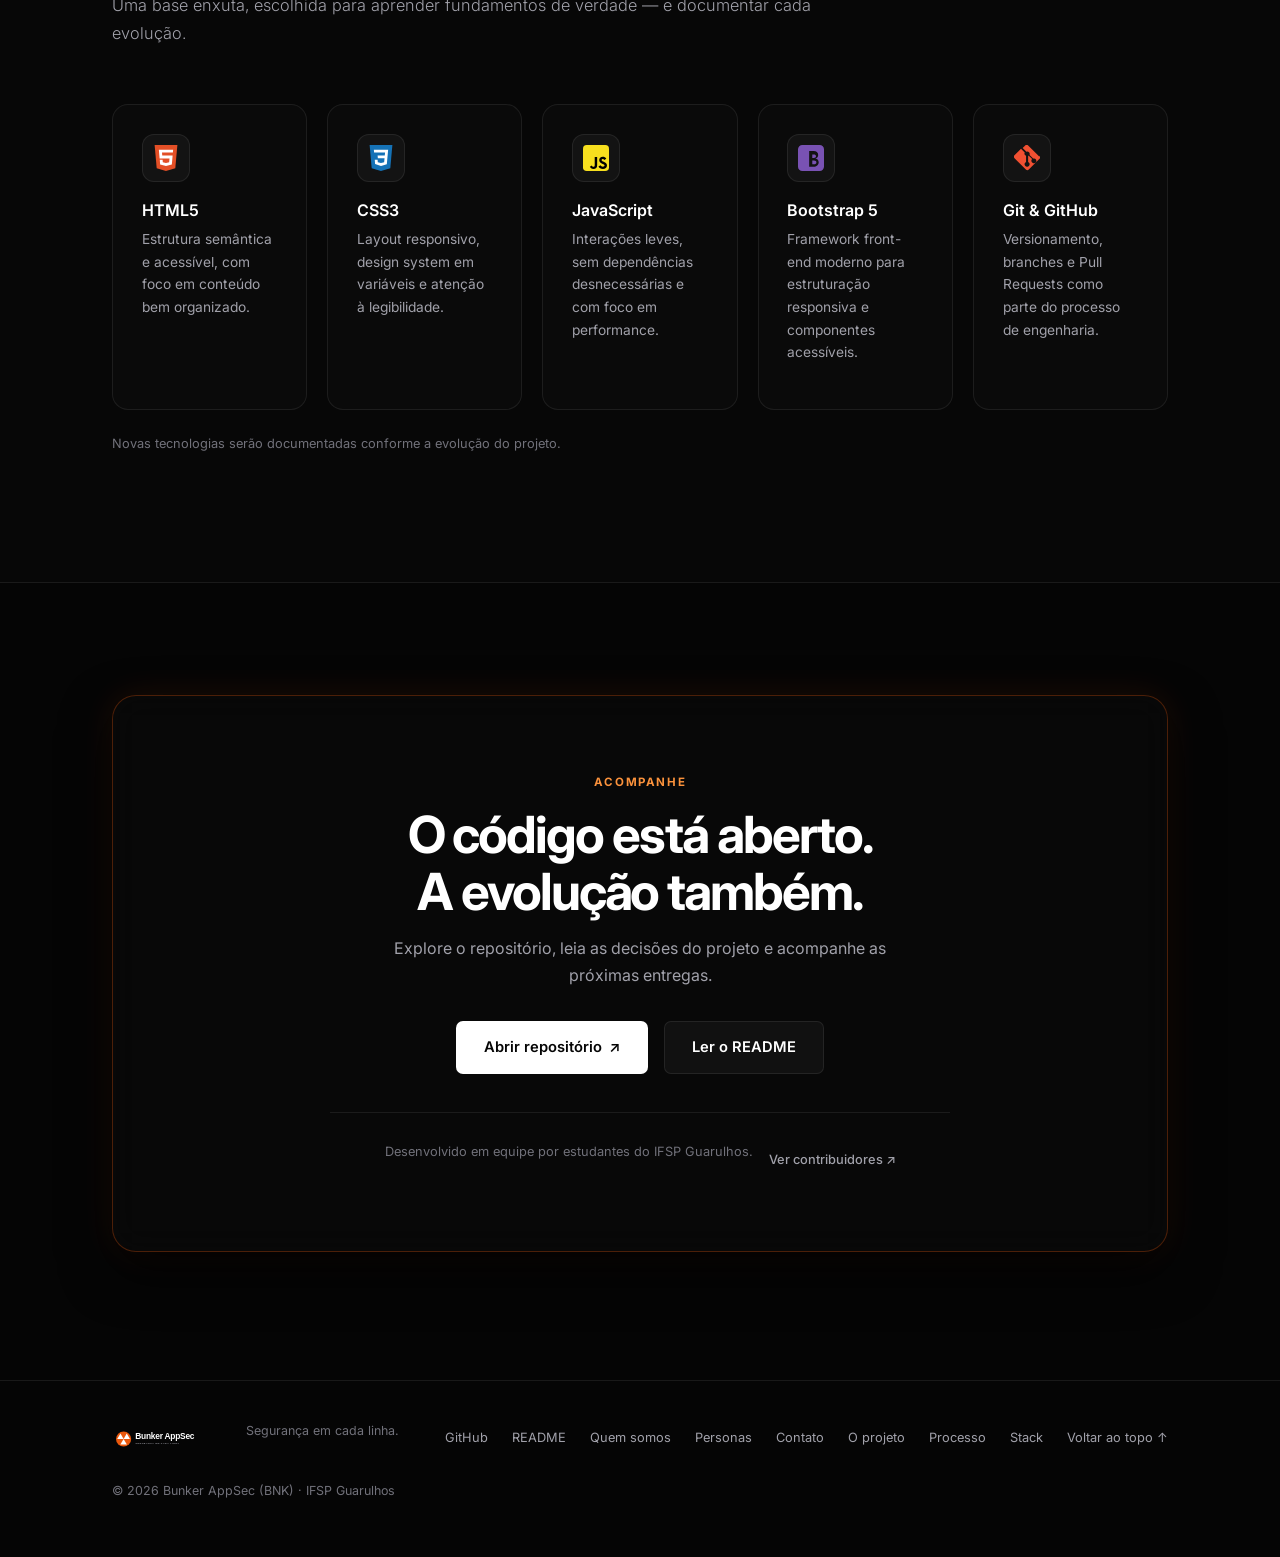
==== commit 3cfe01e2: "fix: team order (Scrum Master first), real roles, refreshed hero mosaic, cache-bust JS" ====
--- a/index.html
+++ b/index.html
@@ -209,44 +209,44 @@
                     </p>
                 </div>
 
-                <!-- Um card por integrante. Para adicionar alguém, copie um <a class="persona-card"> inteiro. -->
+                <!-- Ordem: Scrum Master, Scrum Master suplente, Cintia e Vitor -->
                 <div class="persona-grid">
                     <a class="persona-card slide-up delay-1" href="personas.html#integrante-1">
+                        <img src="assets/img/equipe/Dahlin-Pereira.jpeg" alt="Foto de Dahlin Pereira" width="200" height="200" loading="lazy">
+                        <div class="persona-info">
+                            <h3>Dahlin Pereira</h3>
+                            <p class="persona-role">Scrum Master</p>
+                            <p>Conduz a equipe e cuida do repositório e da hospedagem do portal.</p>
+                            <span class="card-link">Ver persona <span aria-hidden="true">→</span></span>
+                        </div>
+                    </a>
+
+                    <a class="persona-card slide-up delay-2" href="personas.html#integrante-2">
                         <img src="assets/img/equipe/rayara-chambela-geronimo.jpg" alt="Foto de Rayara Chambela Geronimo" width="200" height="200" loading="lazy">
                         <div class="persona-info">
                             <h3>Rayara Chambela Geronimo</h3>
-                            <p class="persona-role">Papel na equipe</p>
-                            <p>Resumo do perfil profissional em uma ou duas frases.</p>
+                            <p class="persona-role">Scrum Master suplente</p>
+                            <p>Apoia a liderança e mantém as decisões e entregas registradas.</p>
                             <span class="card-link">Ver persona <span aria-hidden="true">→</span></span>
                         </div>
                     </a>
 
-                    <a class="persona-card slide-up delay-2" href="personas.html#integrante-2">
+                    <a class="persona-card slide-up delay-3" href="personas.html#integrante-3">
                         <img src="assets/img/equipe/cintia-kamei.jpg" alt="Foto de Cintia Kamei" width="200" height="200" loading="lazy">
                         <div class="persona-info">
                             <h3>Cintia Kamei</h3>
-                            <p class="persona-role">Papel na equipe</p>
-                            <p>Resumo do perfil profissional em uma ou duas frases.</p>
+                            <p class="persona-role">Front-end e Acessibilidade</p>
+                            <p>Transforma as ideias do grupo em páginas simples e acessíveis.</p>
                             <span class="card-link">Ver persona <span aria-hidden="true">→</span></span>
                         </div>
                     </a>
 
-                    <a class="persona-card slide-up delay-3" href="personas.html#integrante-3">
+                    <a class="persona-card slide-up delay-4" href="personas.html#integrante-4">
                         <img src="assets/img/equipe/Vitor-Igor-dos-Santos.jpeg" alt="Foto de Vitor Igor dos Santos" width="200" height="200" loading="lazy">
                         <div class="persona-info">
                             <h3>Vitor Igor dos Santos</h3>
-                            <p class="persona-role">Papel na equipe</p>
-                            <p>Resumo do perfil profissional em uma ou duas frases.</p>
-                            <span class="card-link">Ver persona <span aria-hidden="true">→</span></span>
-                        </div>
-                    </a>
-
-                    <a class="persona-card slide-up delay-4" href="personas.html#integrante-4">
-                        <img src="assets/img/equipe/Dahlin-Pereira.jpeg" alt="Foto de Dahlin-Pereira" width="200" height="200" loading="lazy">
-                        <div class="persona-info">
-                            <h3>Dahlin Pereira</h3>
-                            <p class="persona-role">Papel na equipe</p>
-                            <p>Resumo do perfil profissional em uma ou duas frases.</p>
+                            <p class="persona-role">Segurança e Backend</p>
+                            <p>Cuida das boas práticas de segurança desde o primeiro commit.</p>
                             <span class="card-link">Ver persona <span aria-hidden="true">→</span></span>
                         </div>
                     </a>
@@ -632,6 +632,6 @@
     </footer>
 
     <script src="https://cdn.jsdelivr.net/npm/bootstrap@5.3.3/dist/js/bootstrap.bundle.min.js"></script>
-    <script src="js/script.js"></script>
+    <script src="js/script.js?v=3"></script>
 </body>
 </html>
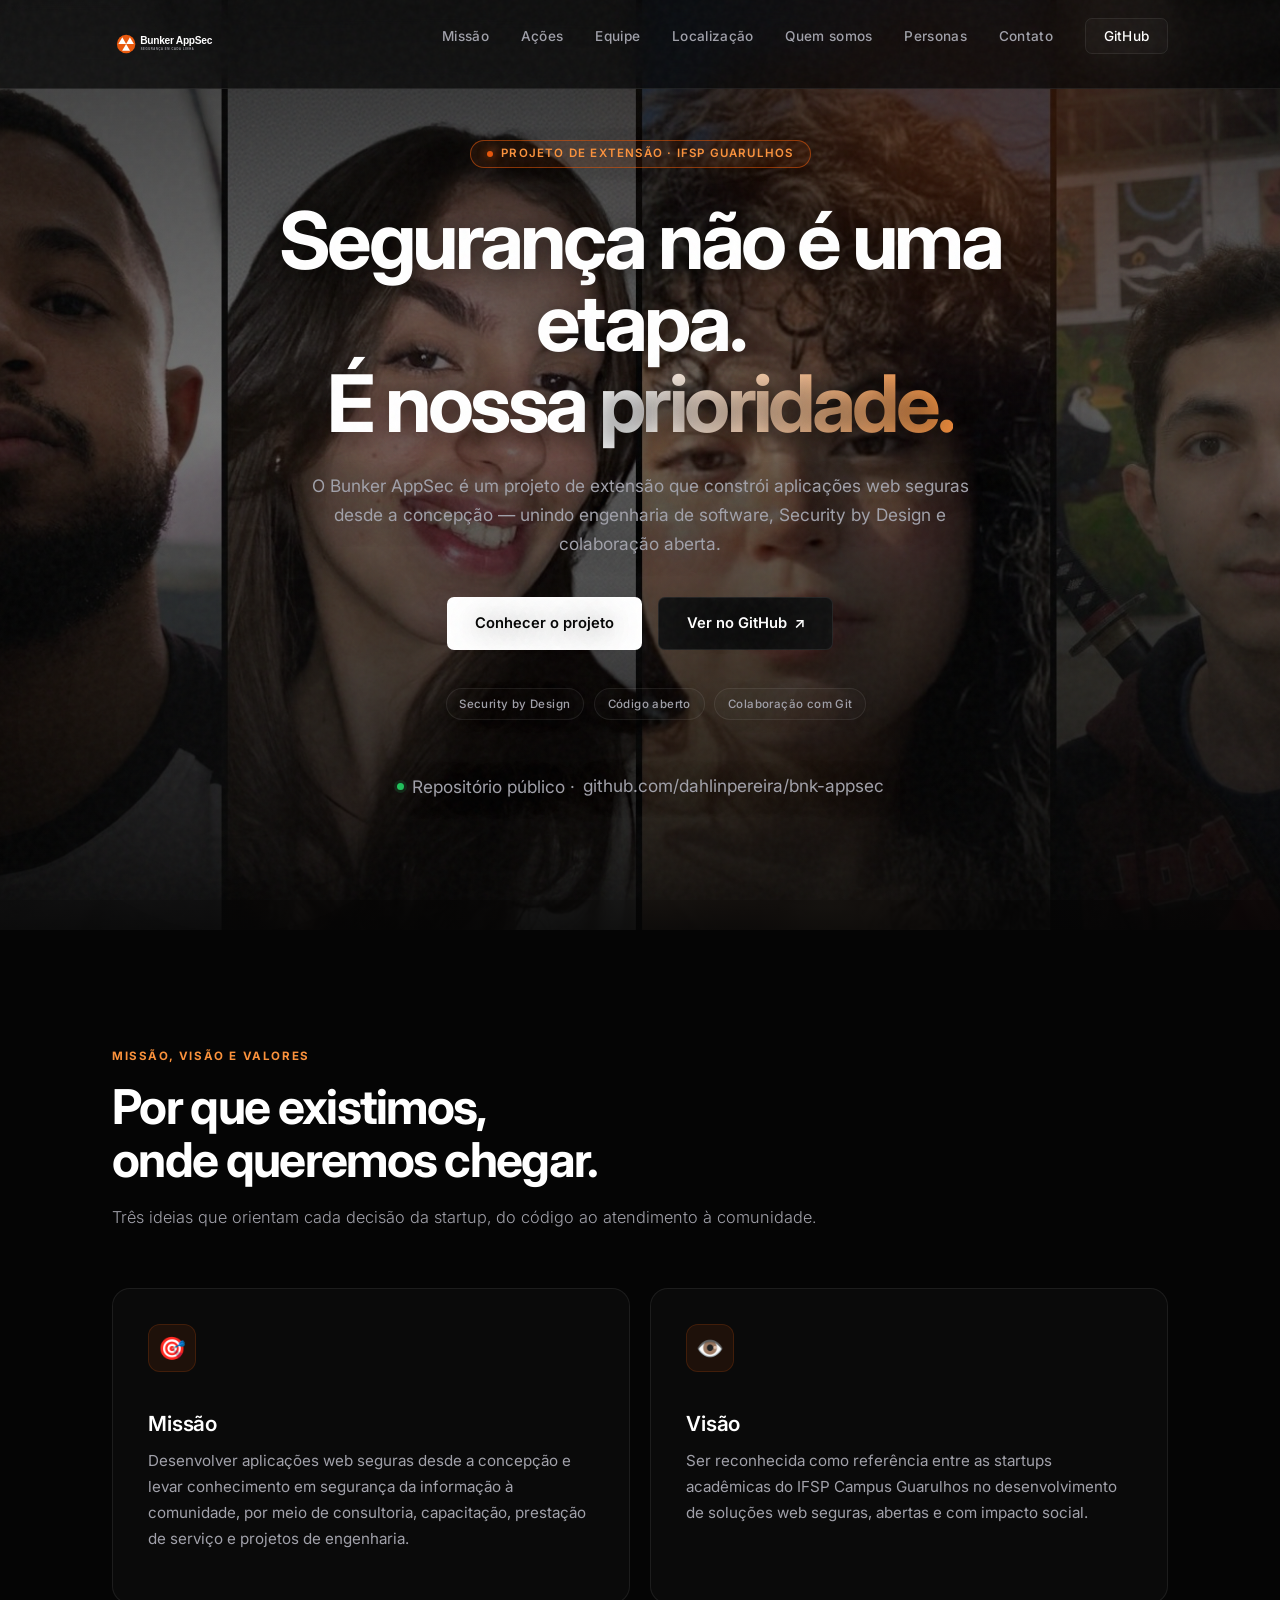
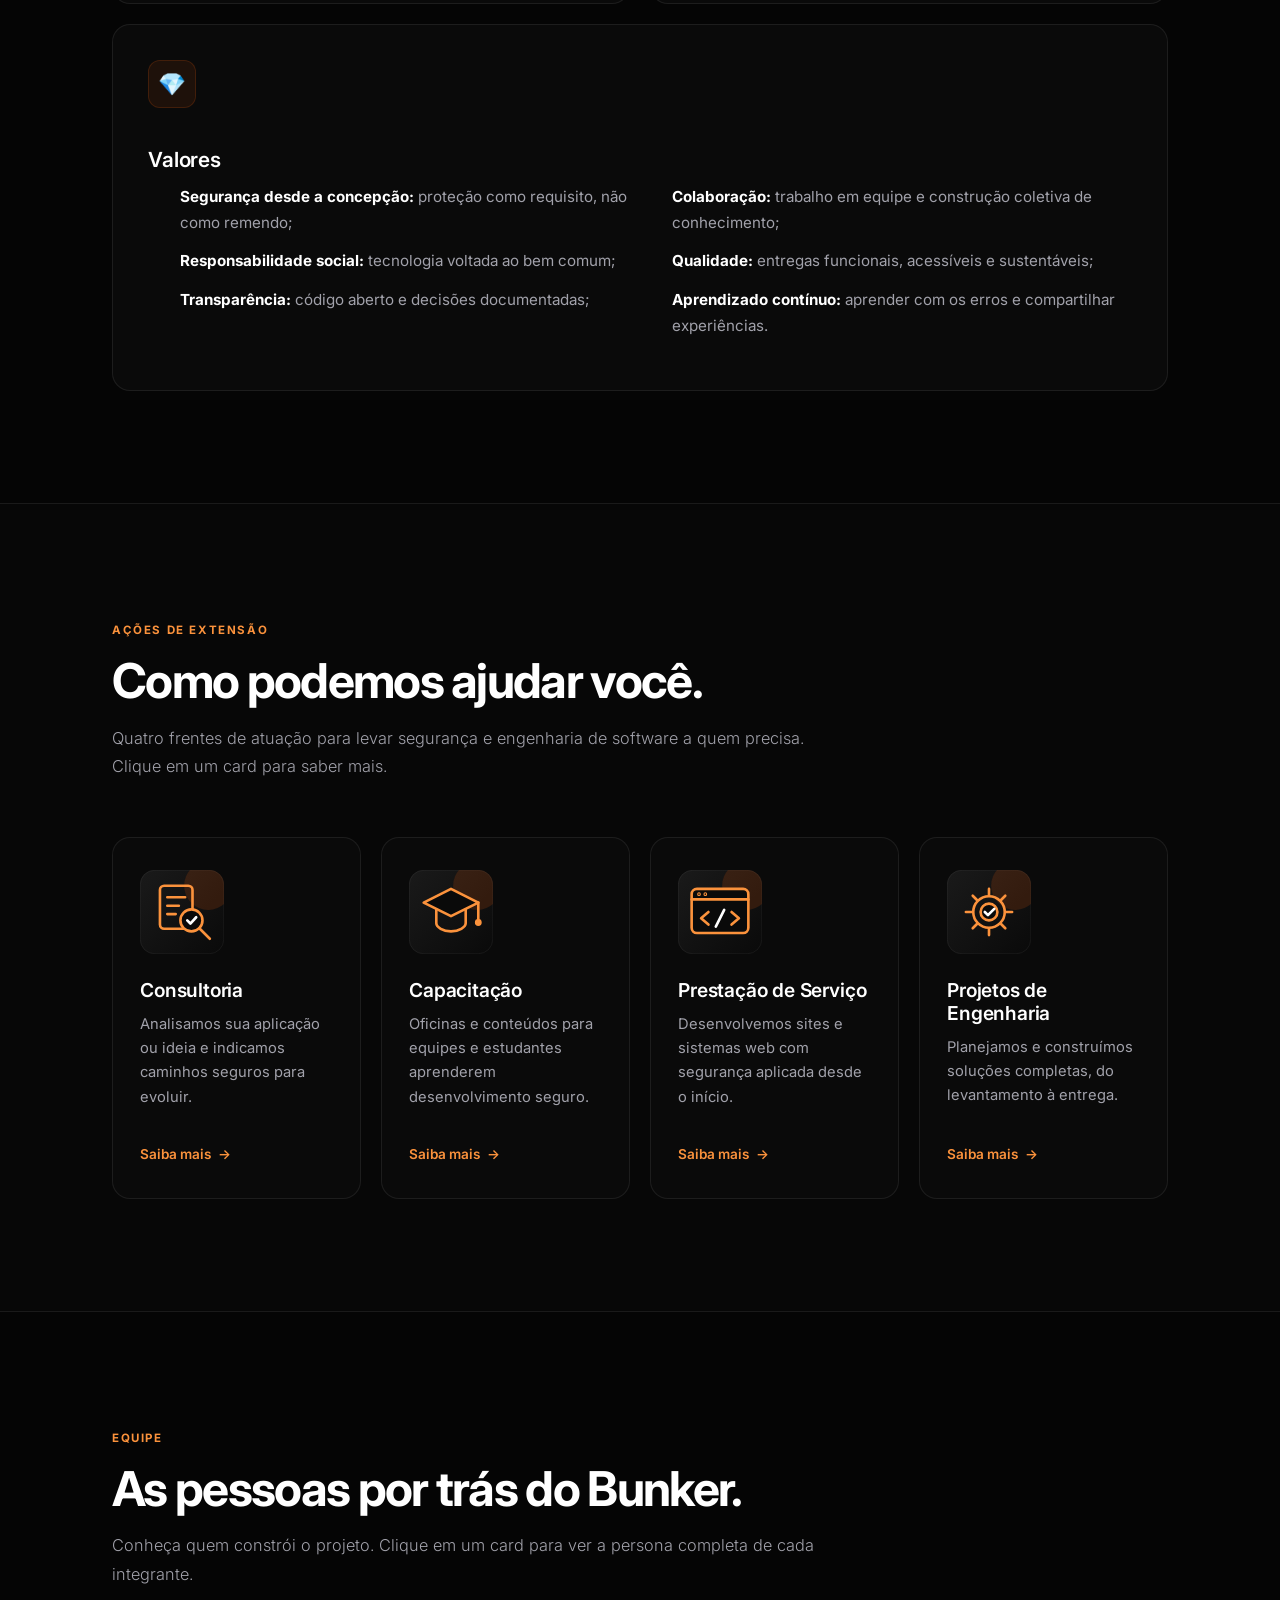
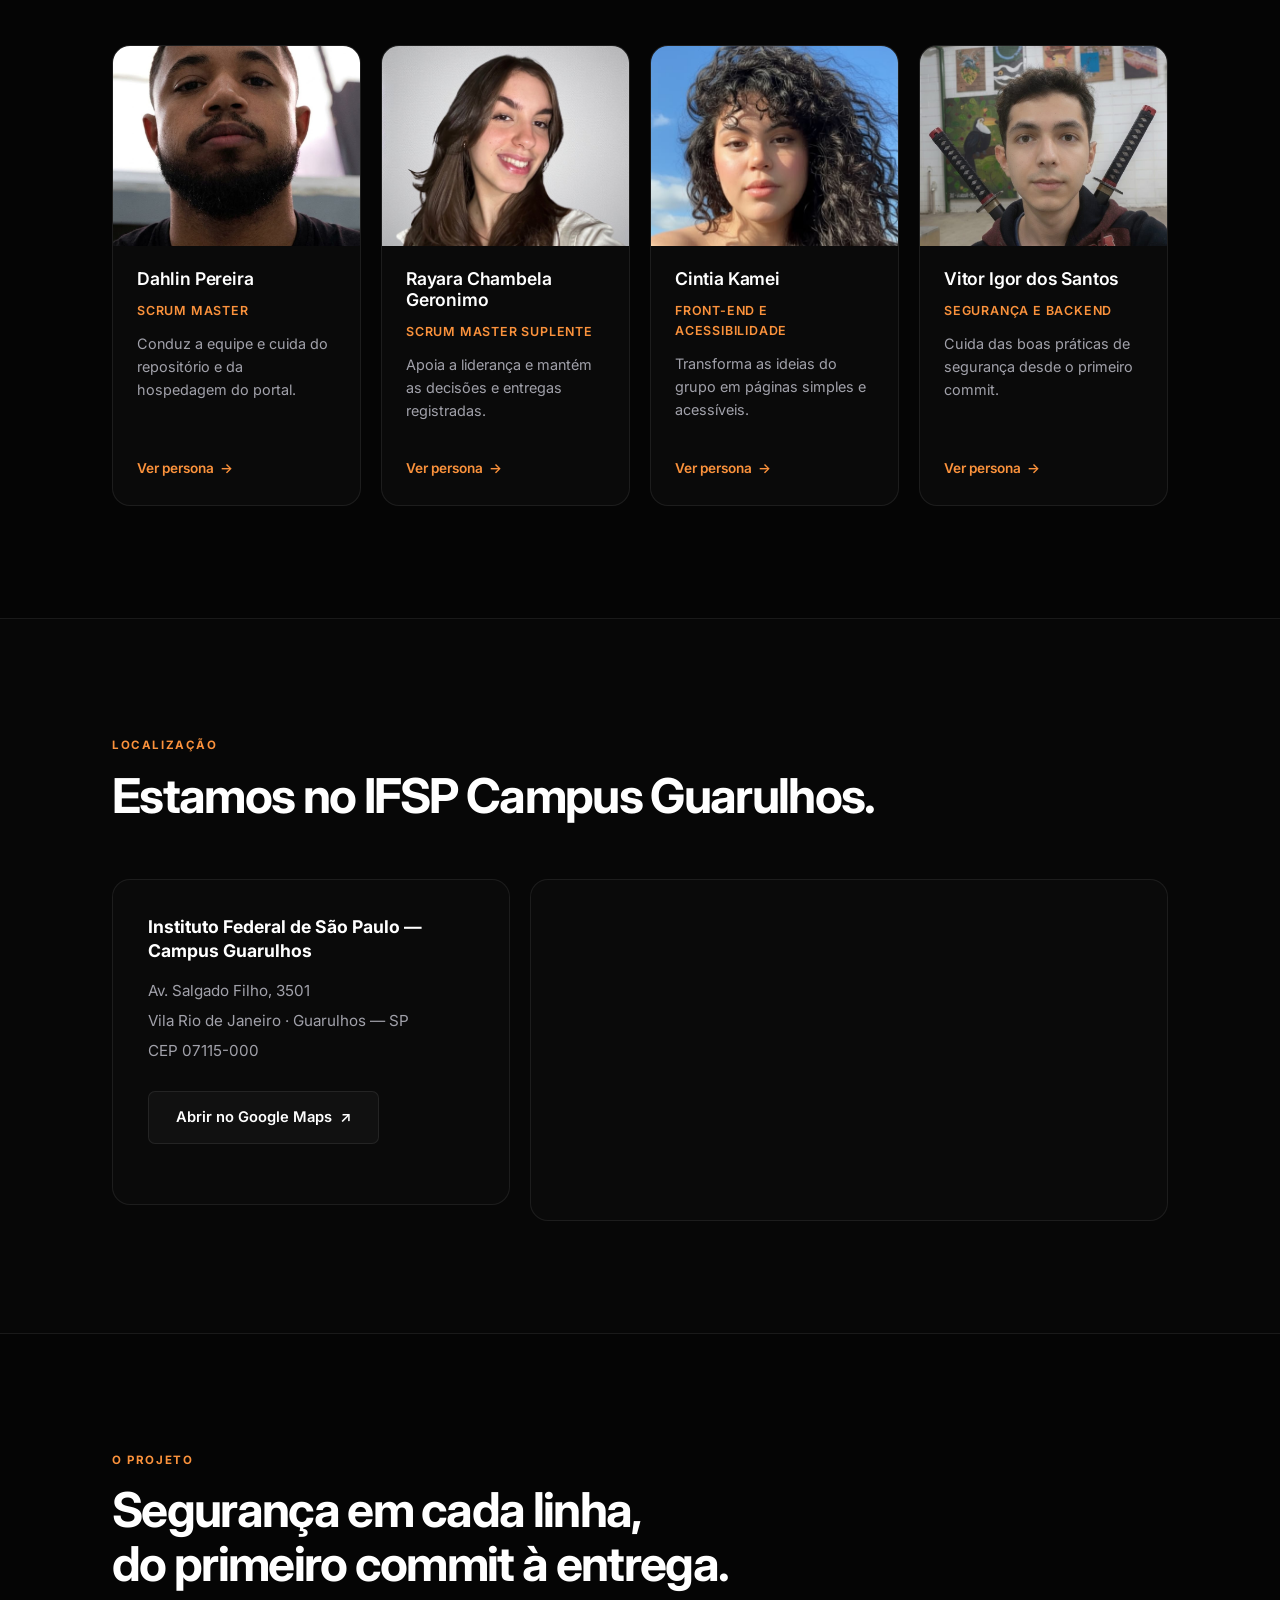
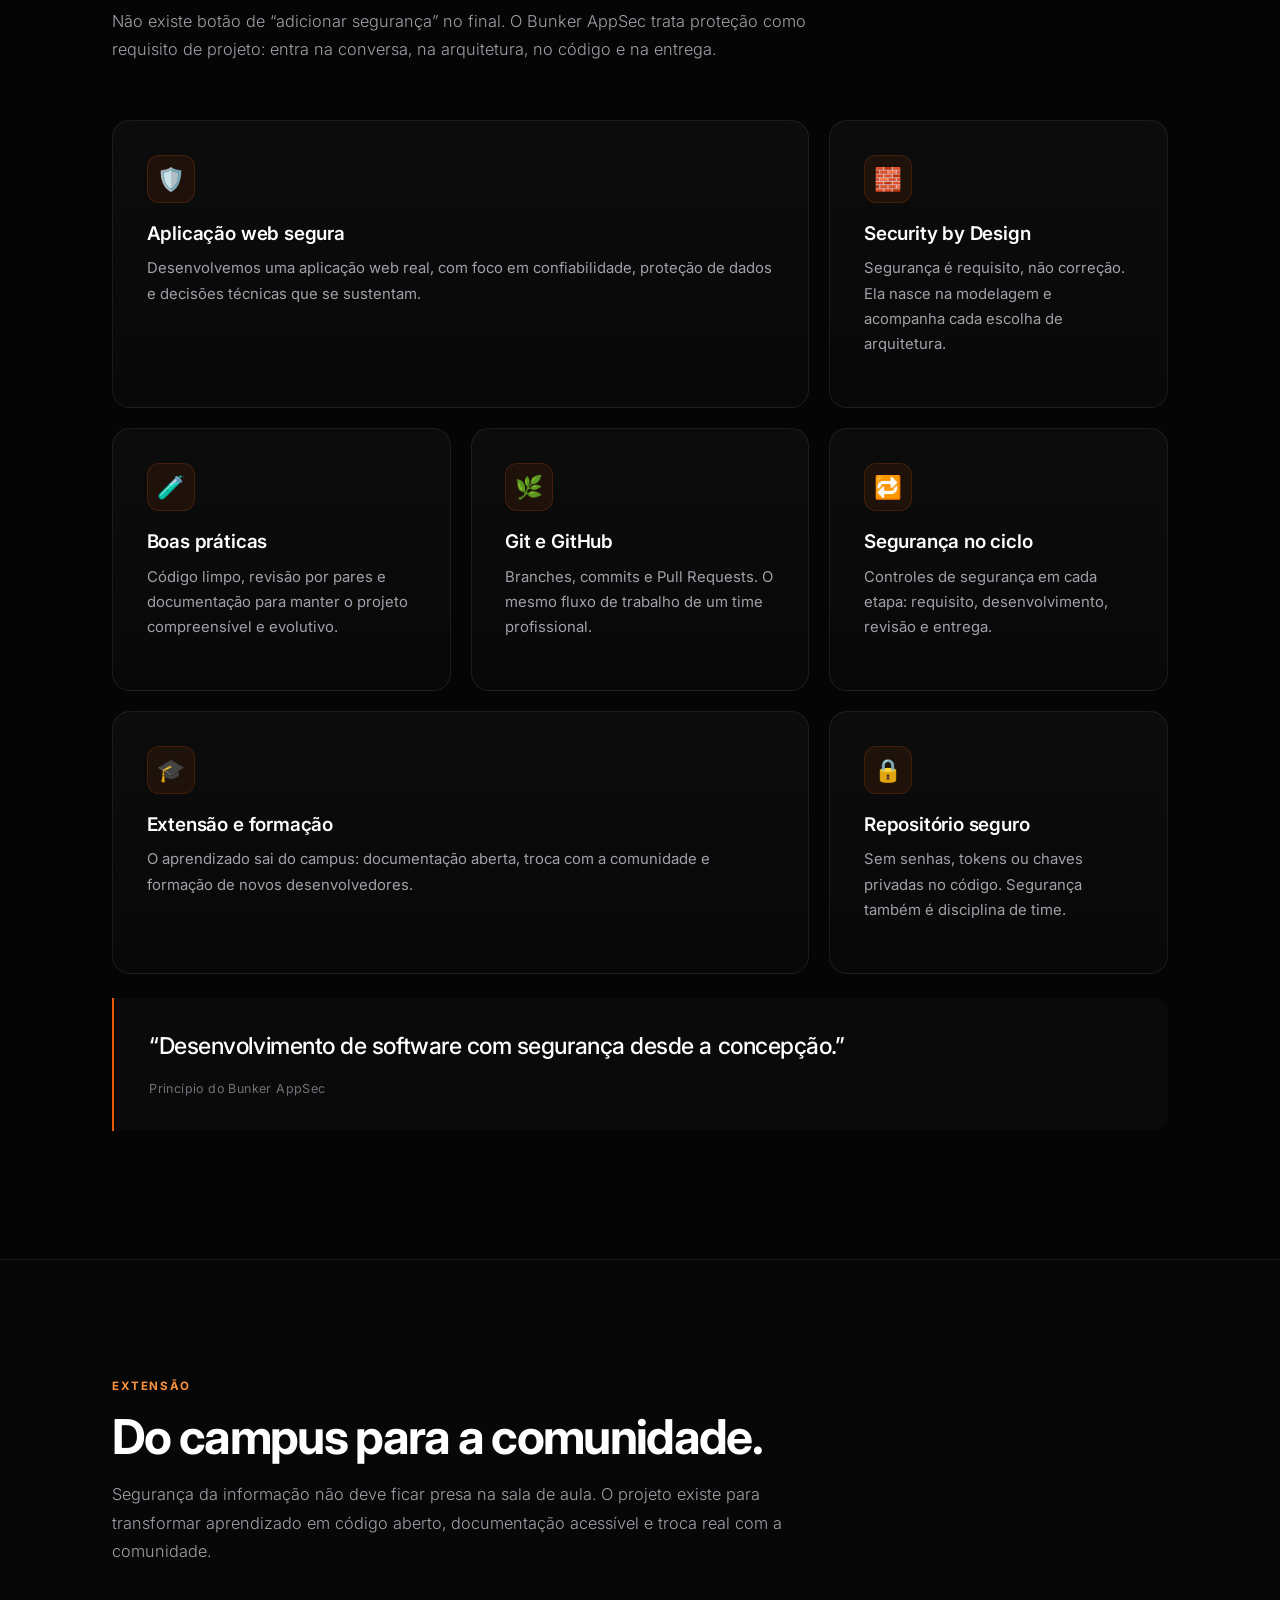
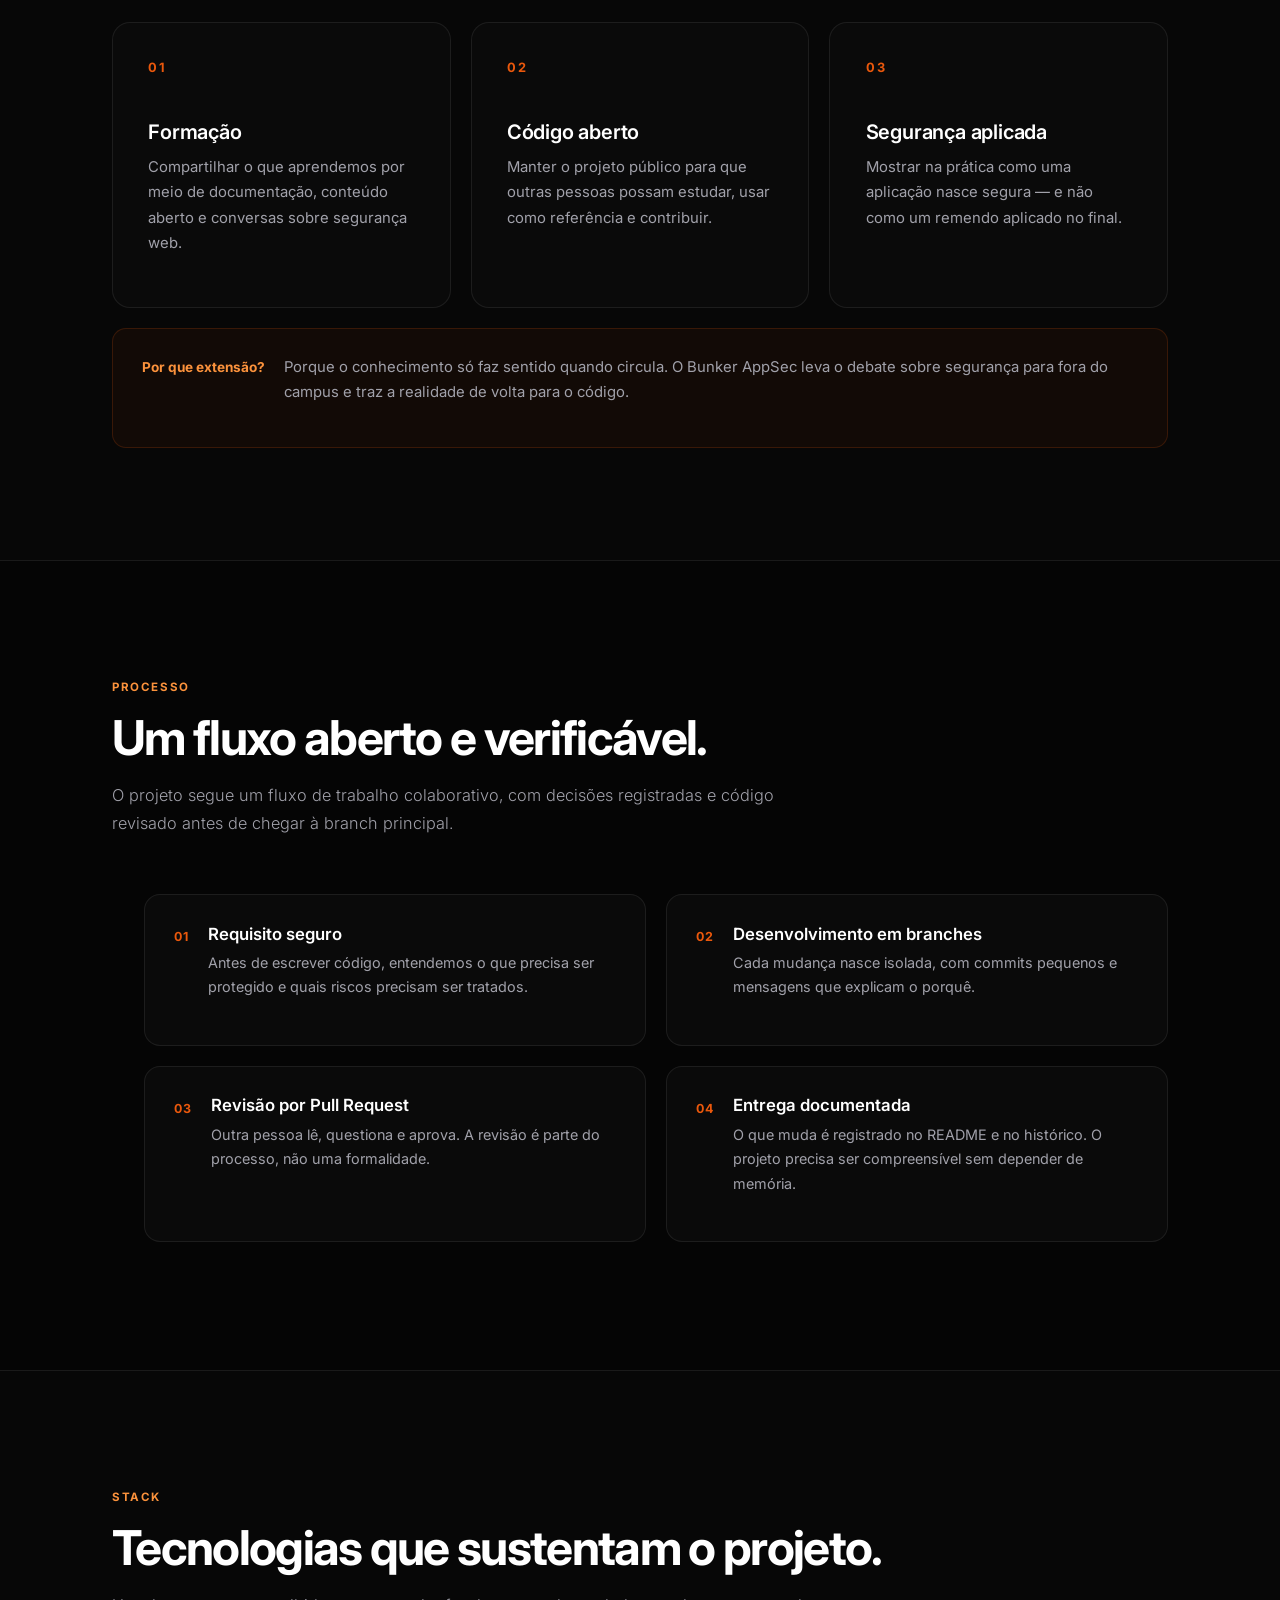
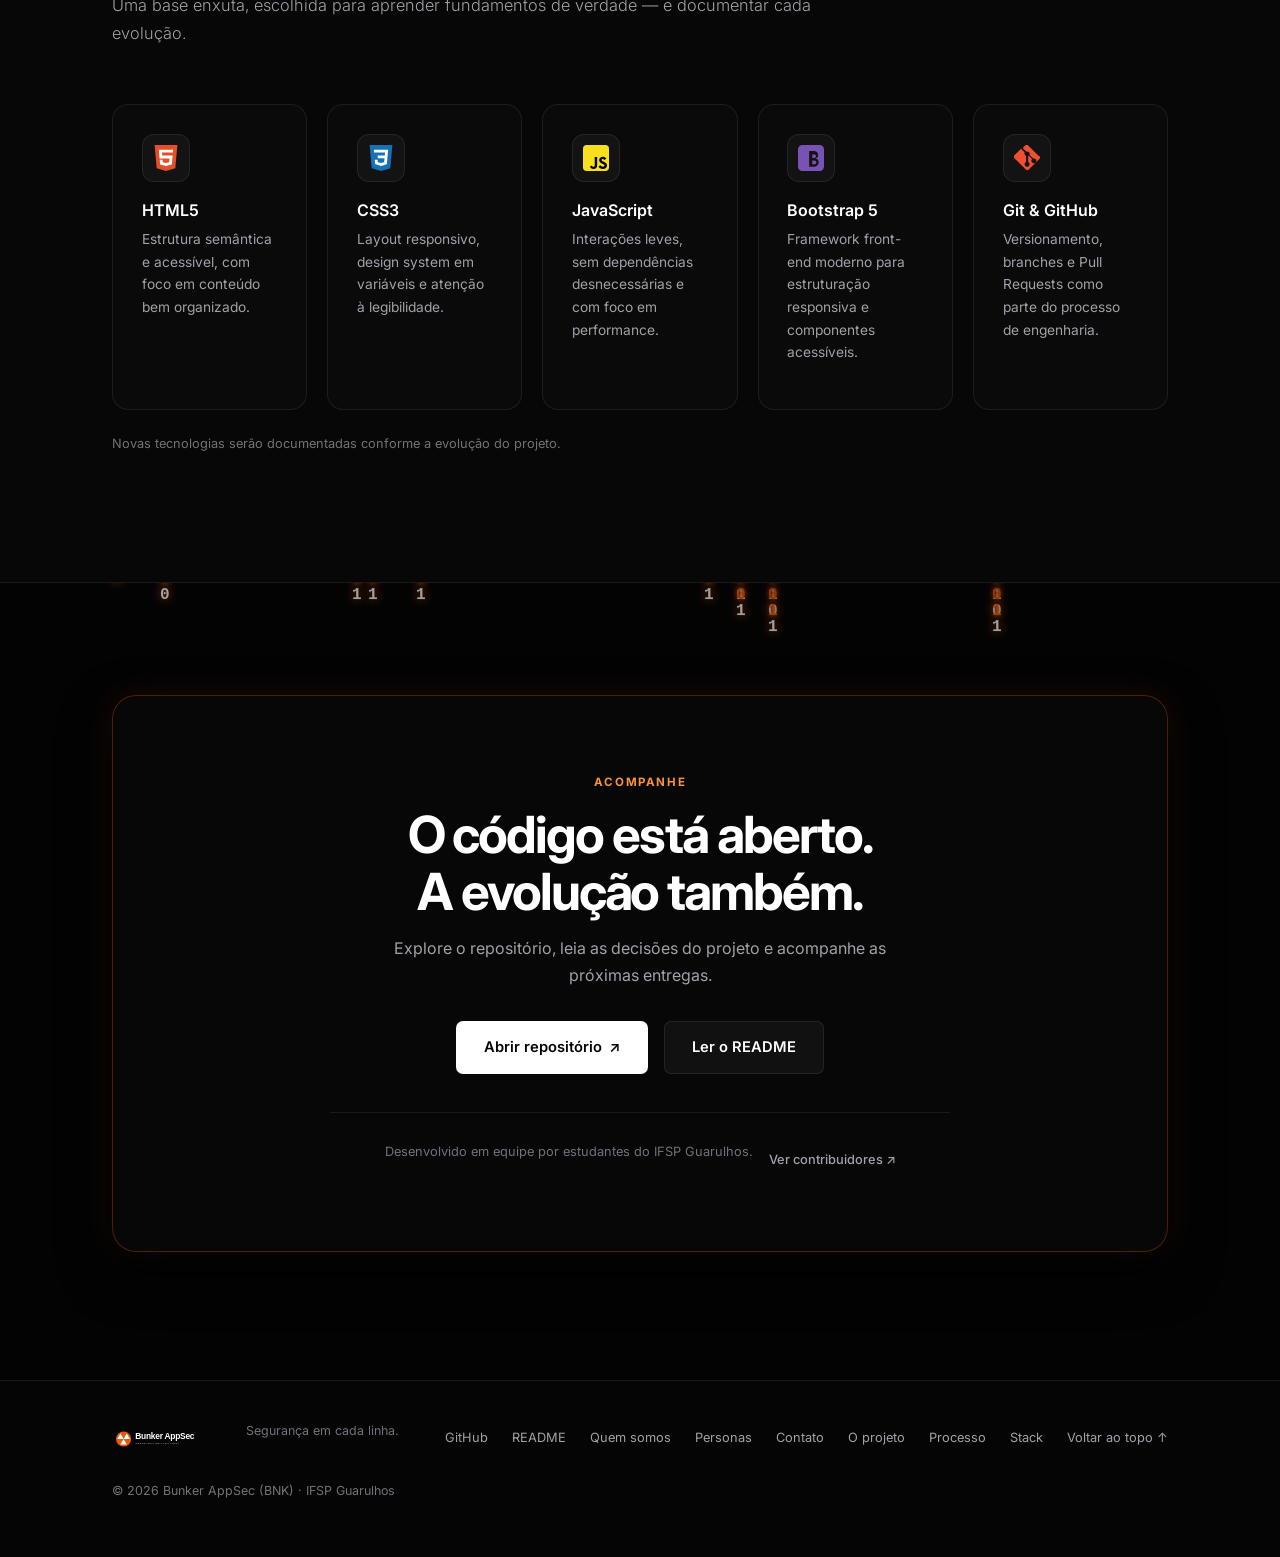
==== commit b9e4c641: "fix: bump CSS version to load reordered hero image" ====
--- a/index.html
+++ b/index.html
@@ -22,7 +22,7 @@
     <link href="https://fonts.googleapis.com/css2?family=Inter:wght@300;400;500;600;700;800&display=swap" rel="stylesheet">
     <link rel="stylesheet" href="https://cdn.jsdelivr.net/npm/bootstrap@5.3.3/dist/css/bootstrap.min.css">
     <link rel="stylesheet" href="https://cdn.jsdelivr.net/npm/bootstrap-icons@1.11.3/font/bootstrap-icons.min.css">
-    <link rel="stylesheet" href="css/style.css?v=3">
+    <link rel="stylesheet" href="css/style.css?v=4">
 </head>
 <body>
     <div class="site-cursor-glow" aria-hidden="true"></div>
--- a/css/style.css
+++ b/css/style.css
@@ -1187,7 +1187,7 @@
     pointer-events: none;
     background:
         linear-gradient(180deg, rgba(5, 5, 5, 0.8) 0%, rgba(5, 5, 5, 0.55) 45%, rgba(5, 5, 5, 0.95) 100%),
-        url("../assets/img/equipe-ifsp.jpg") center / cover no-repeat;
+        url("../assets/img/equipe-ifsp.jpg?v=4") center / cover no-repeat;
 }
 
 .hero-photo .hero-content {
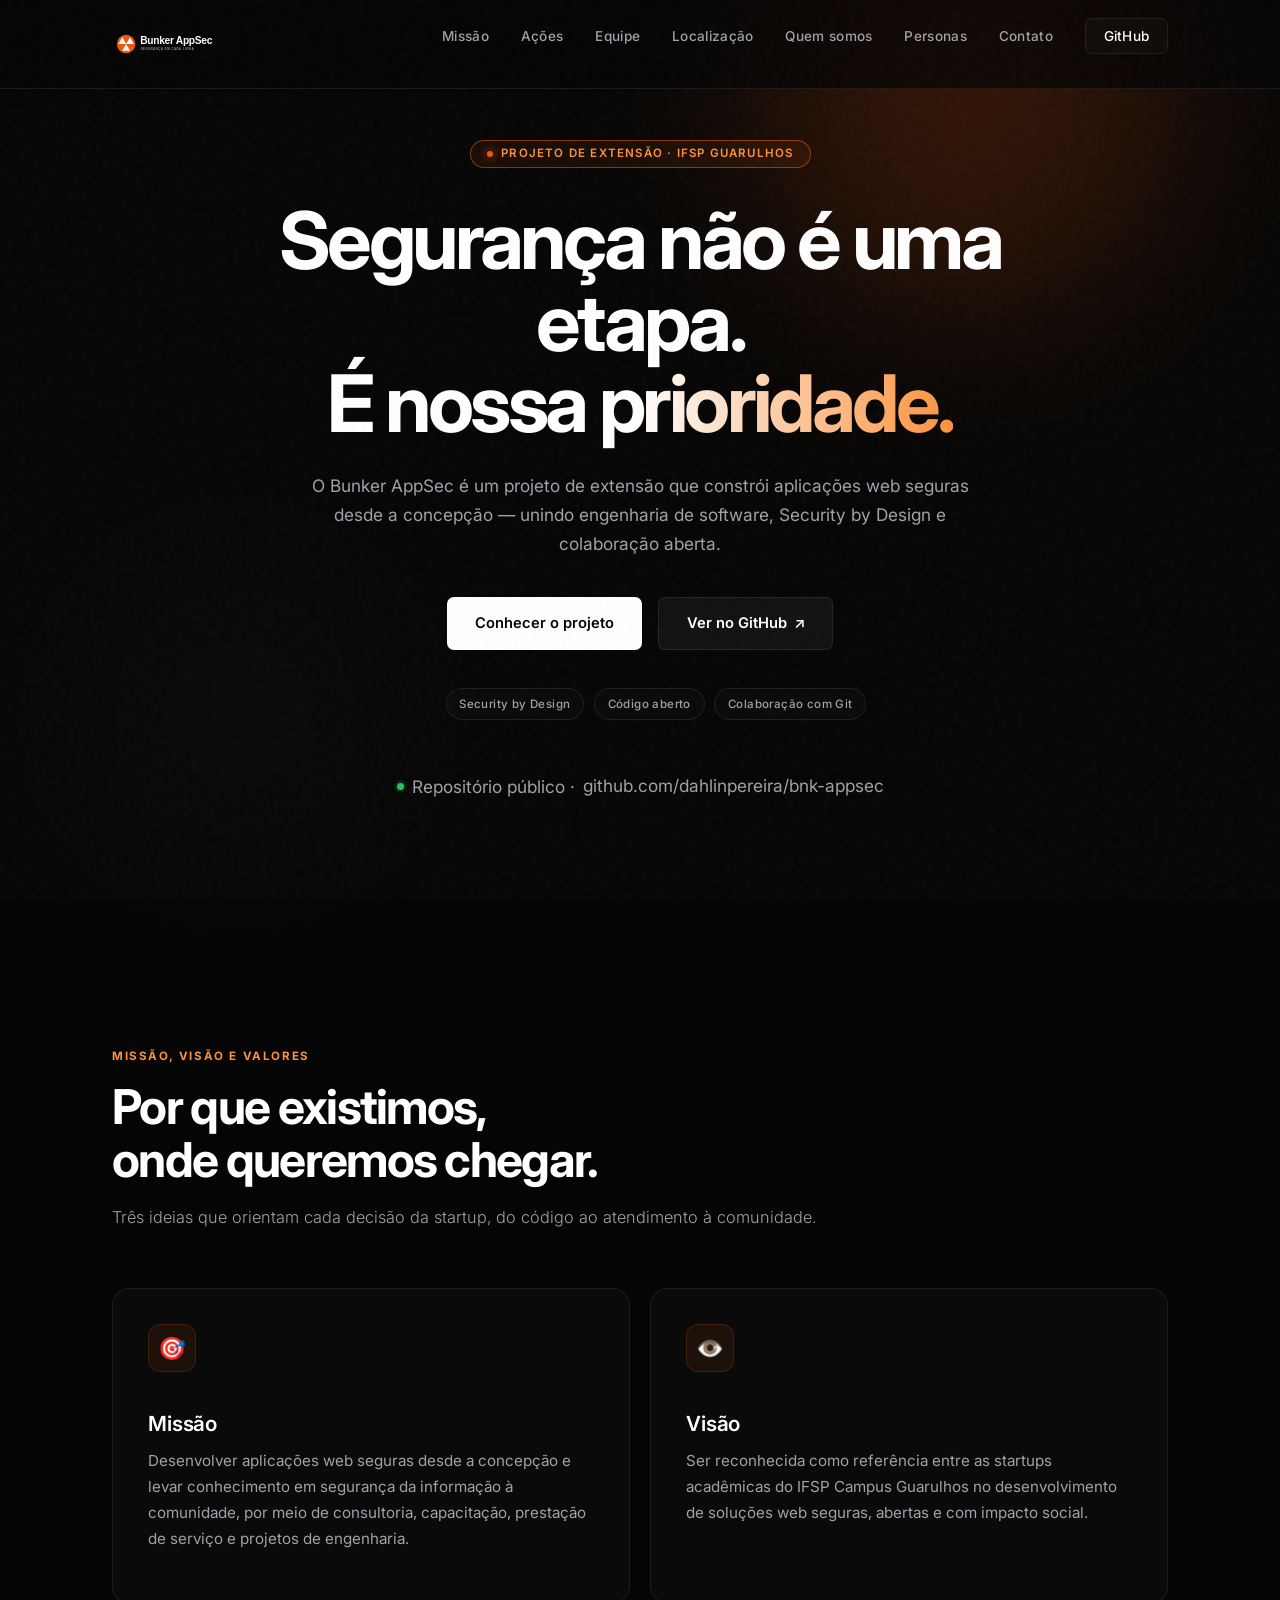
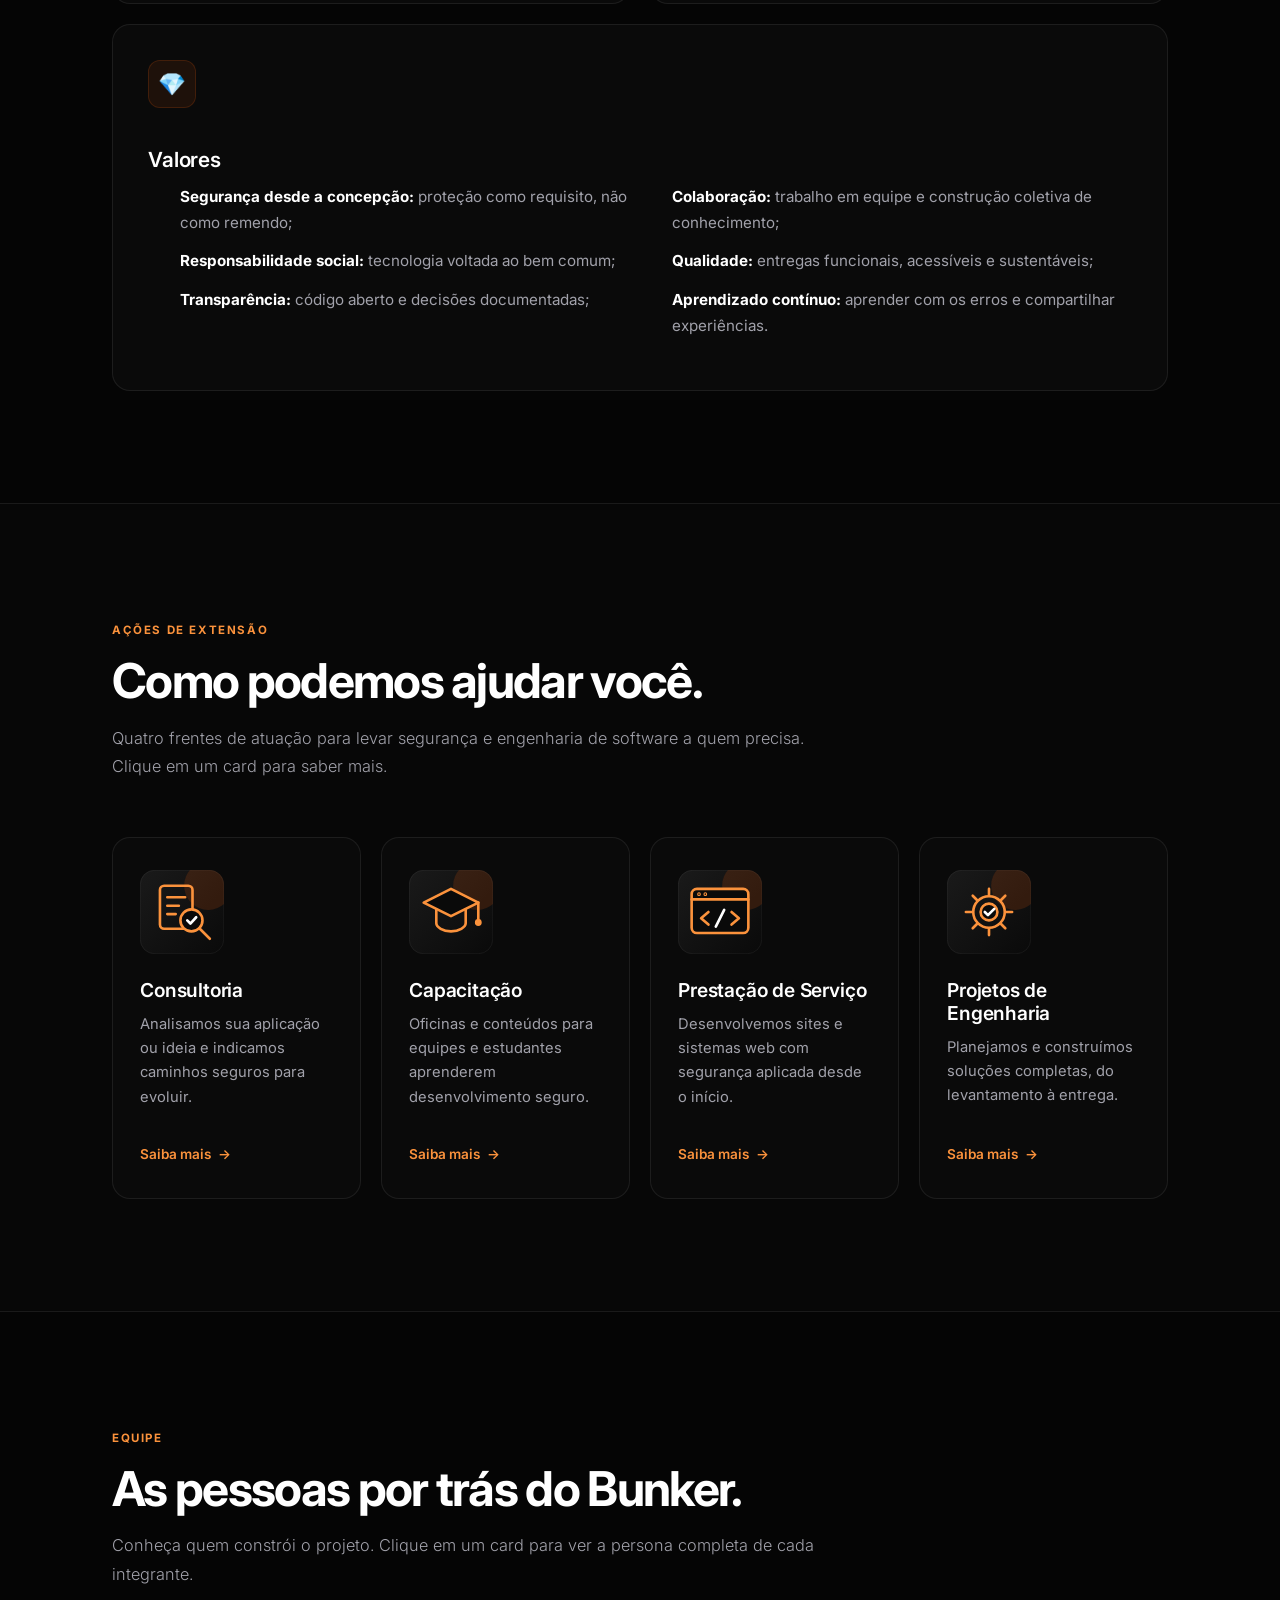
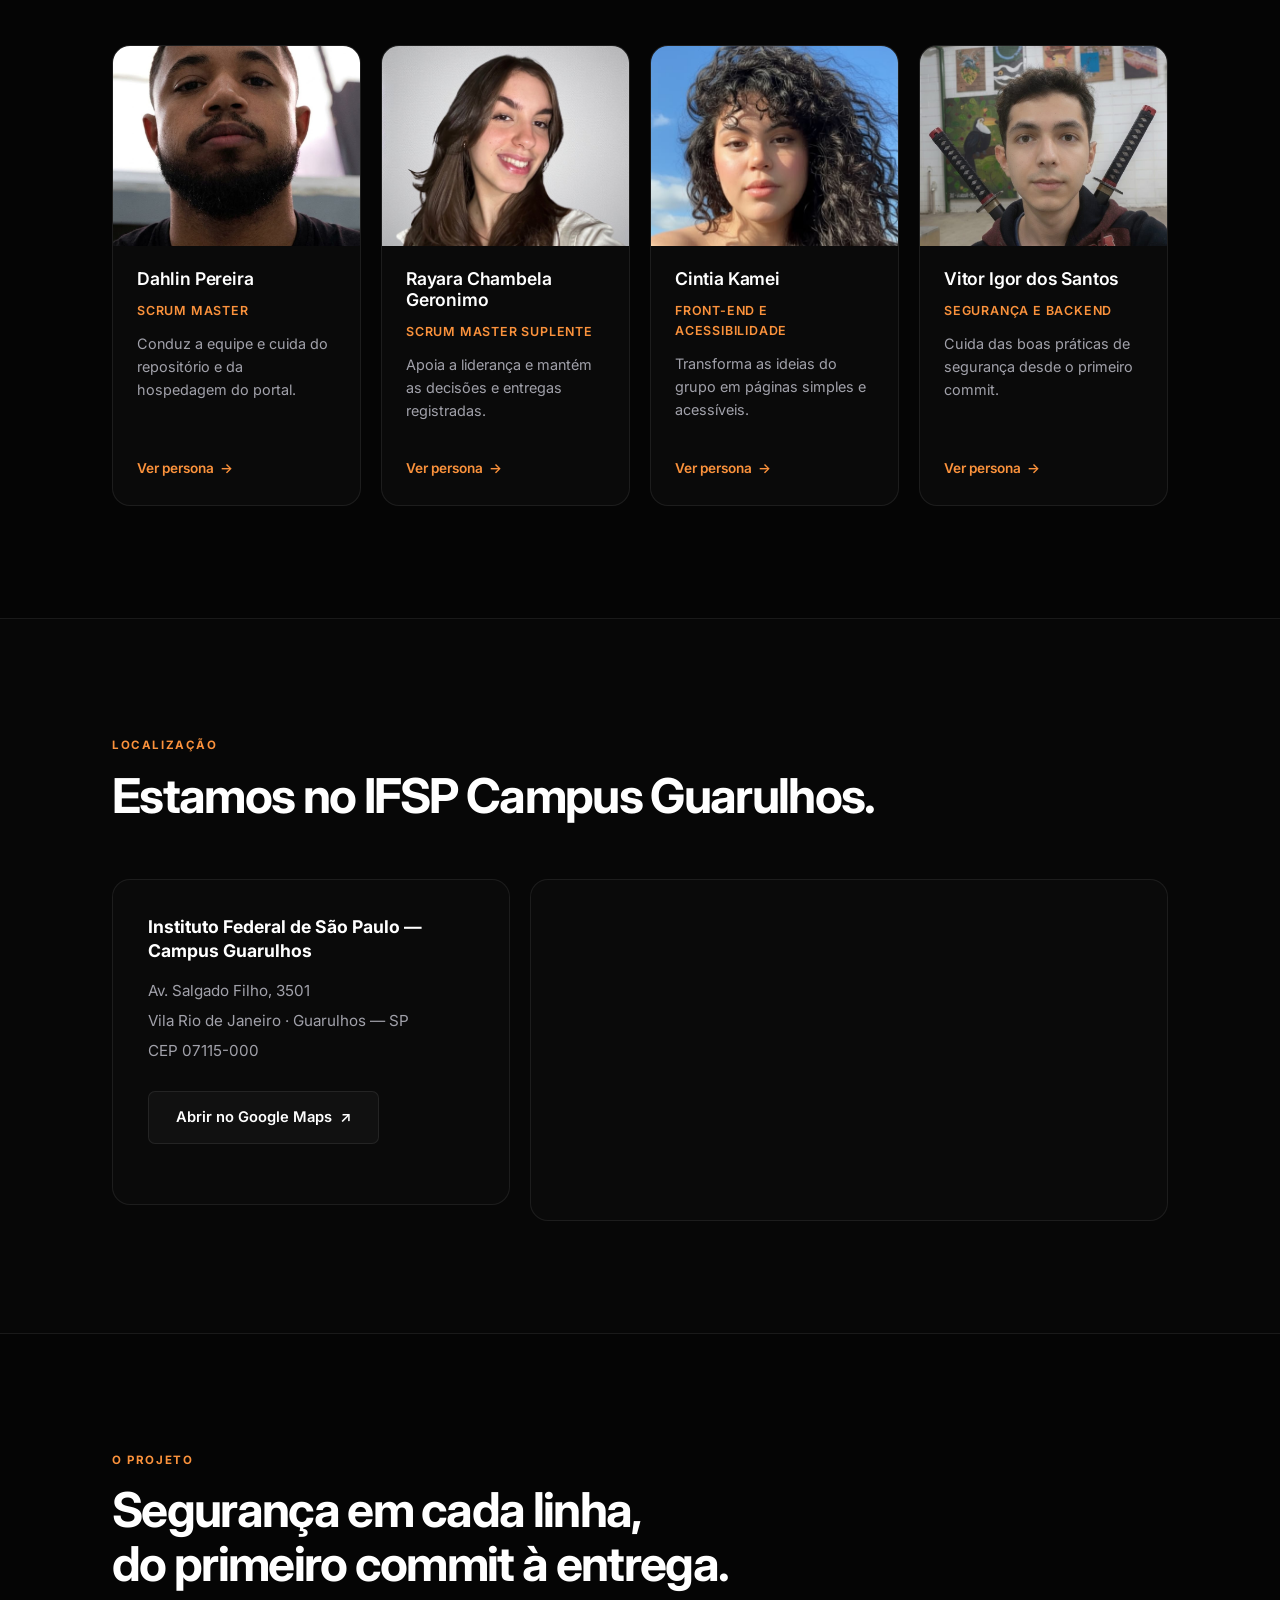
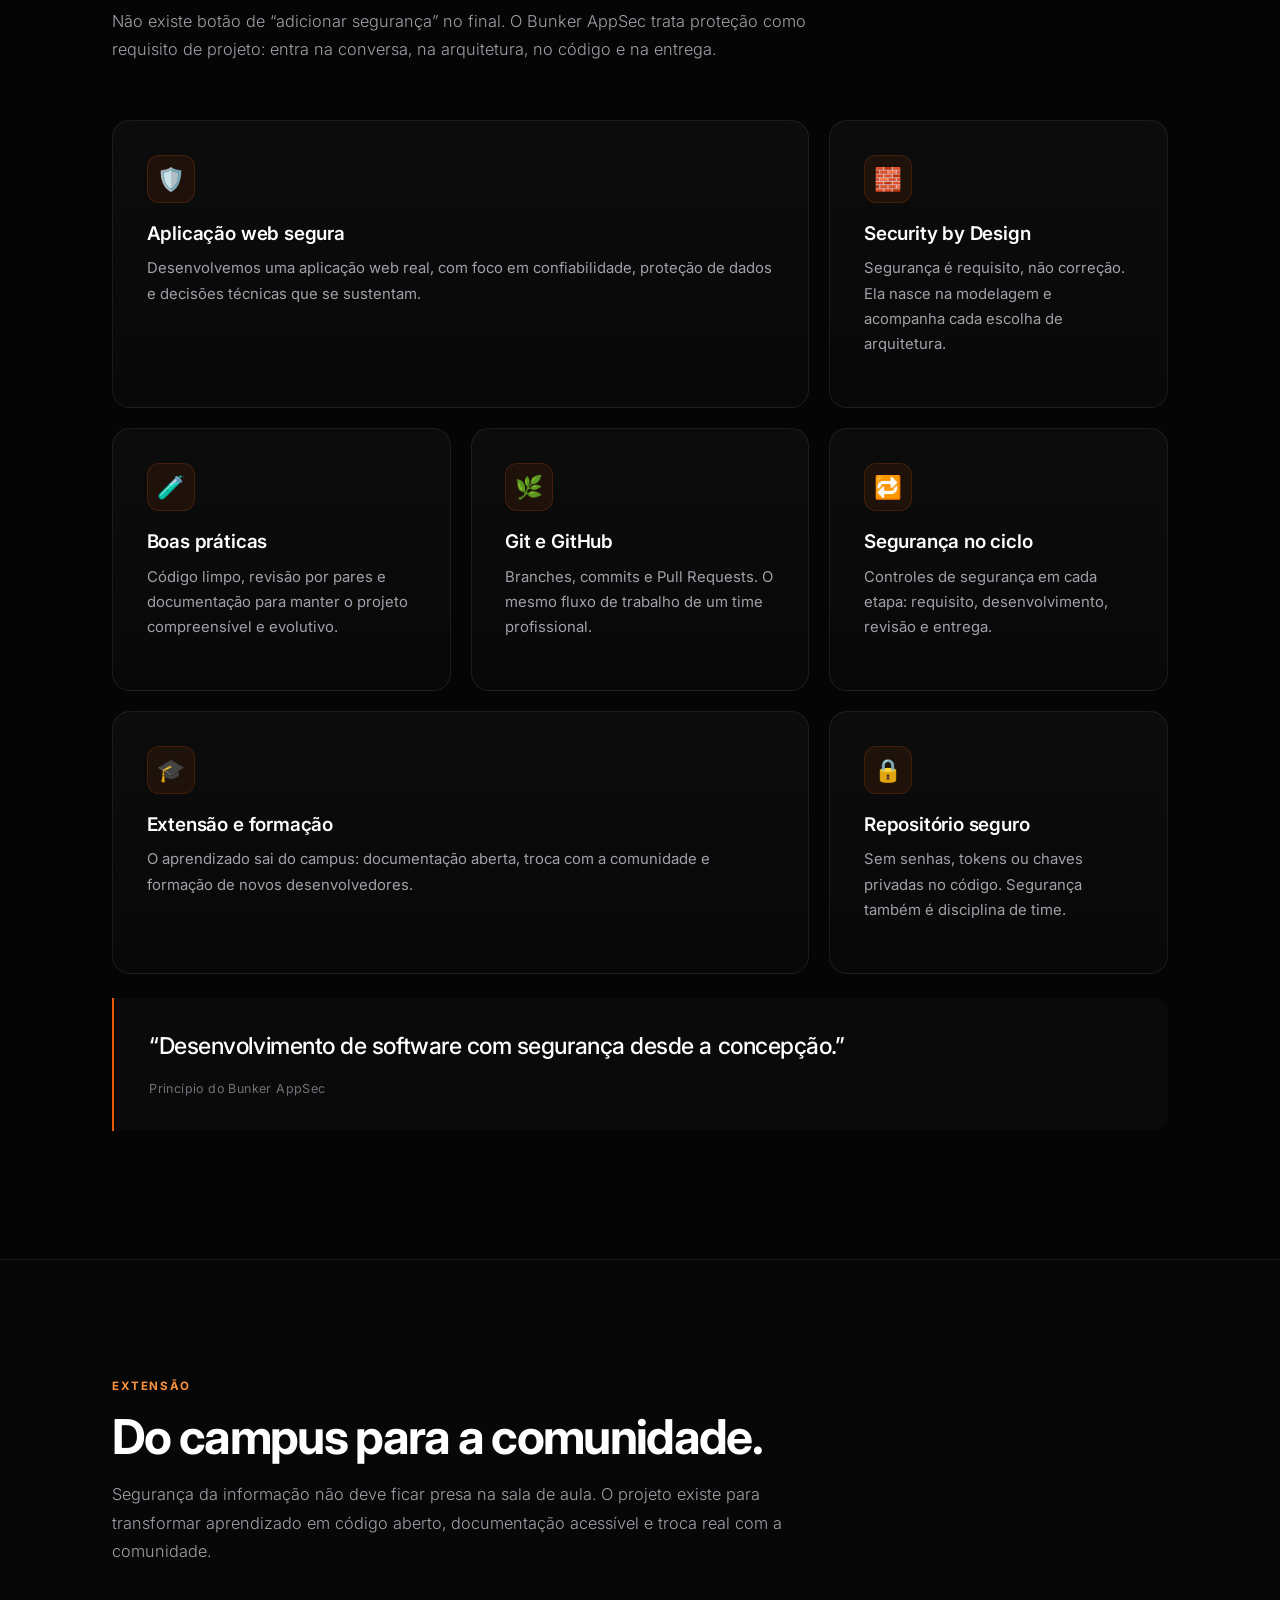
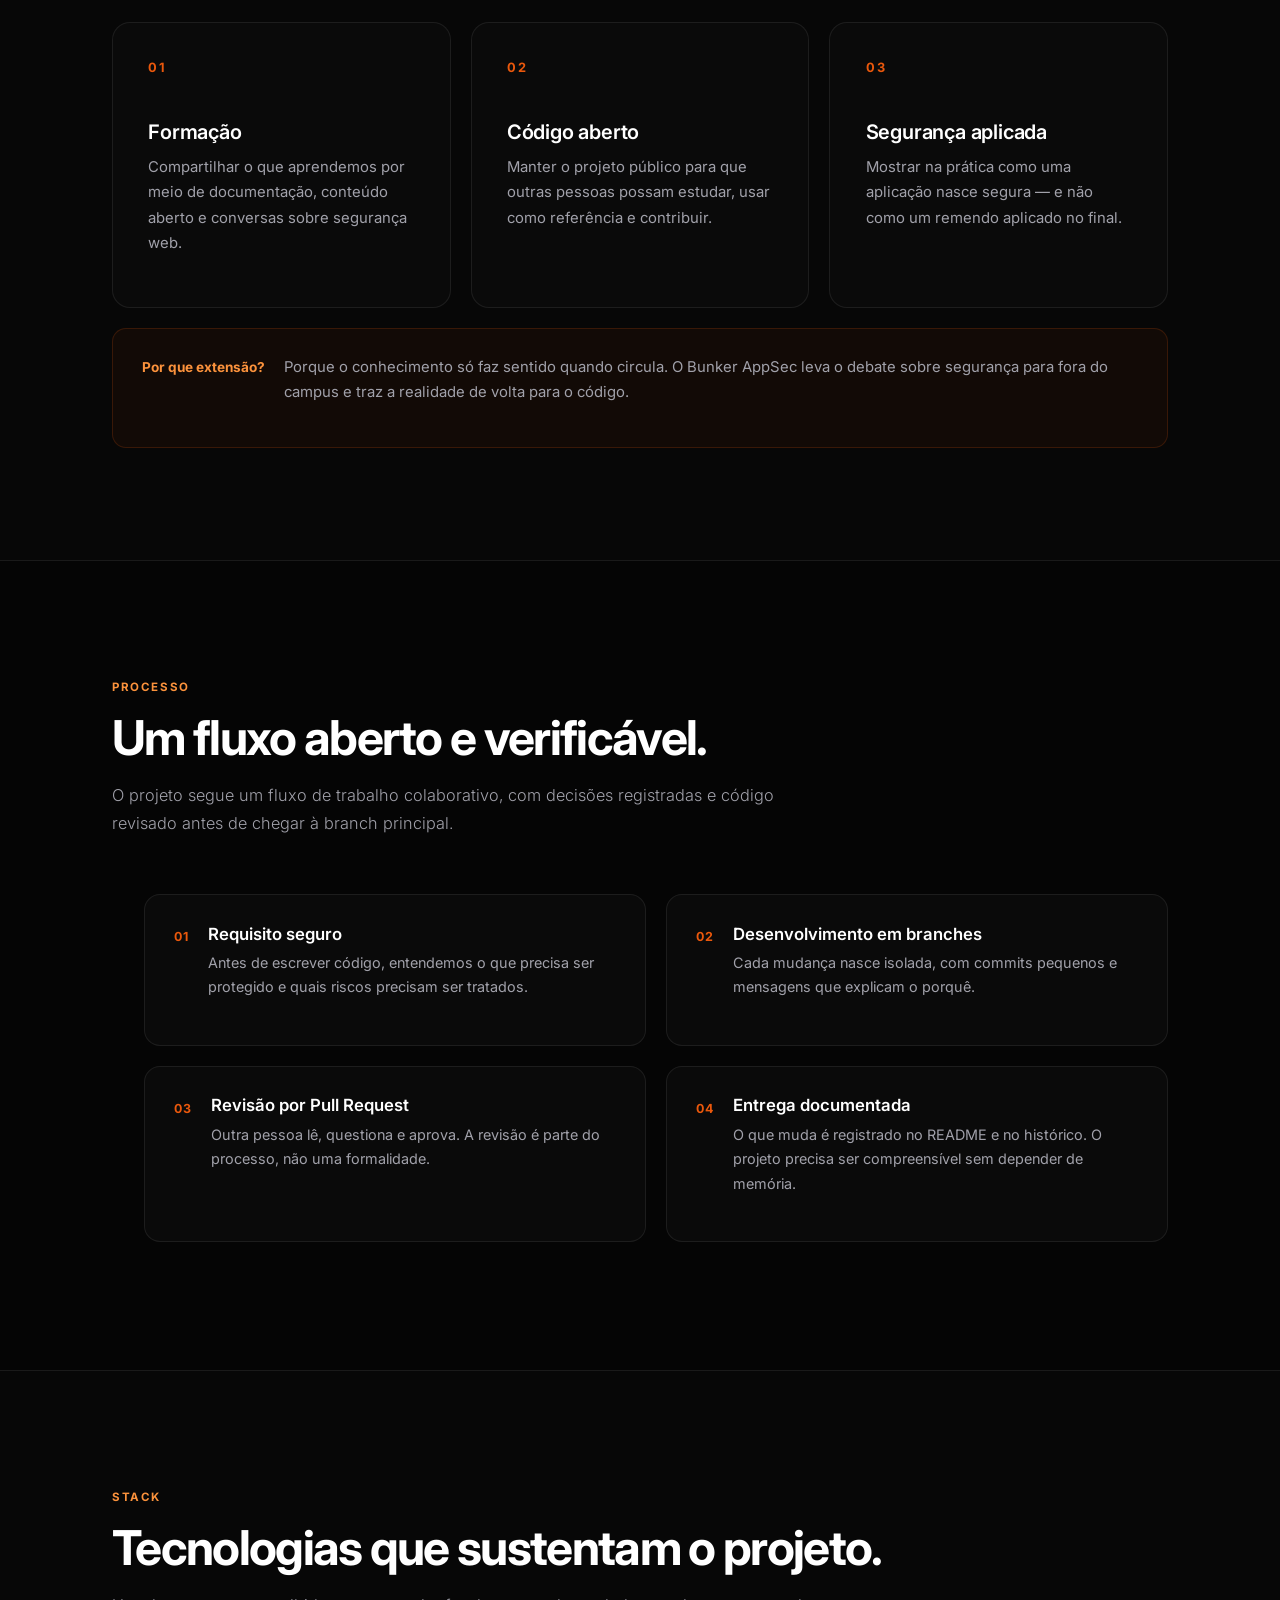
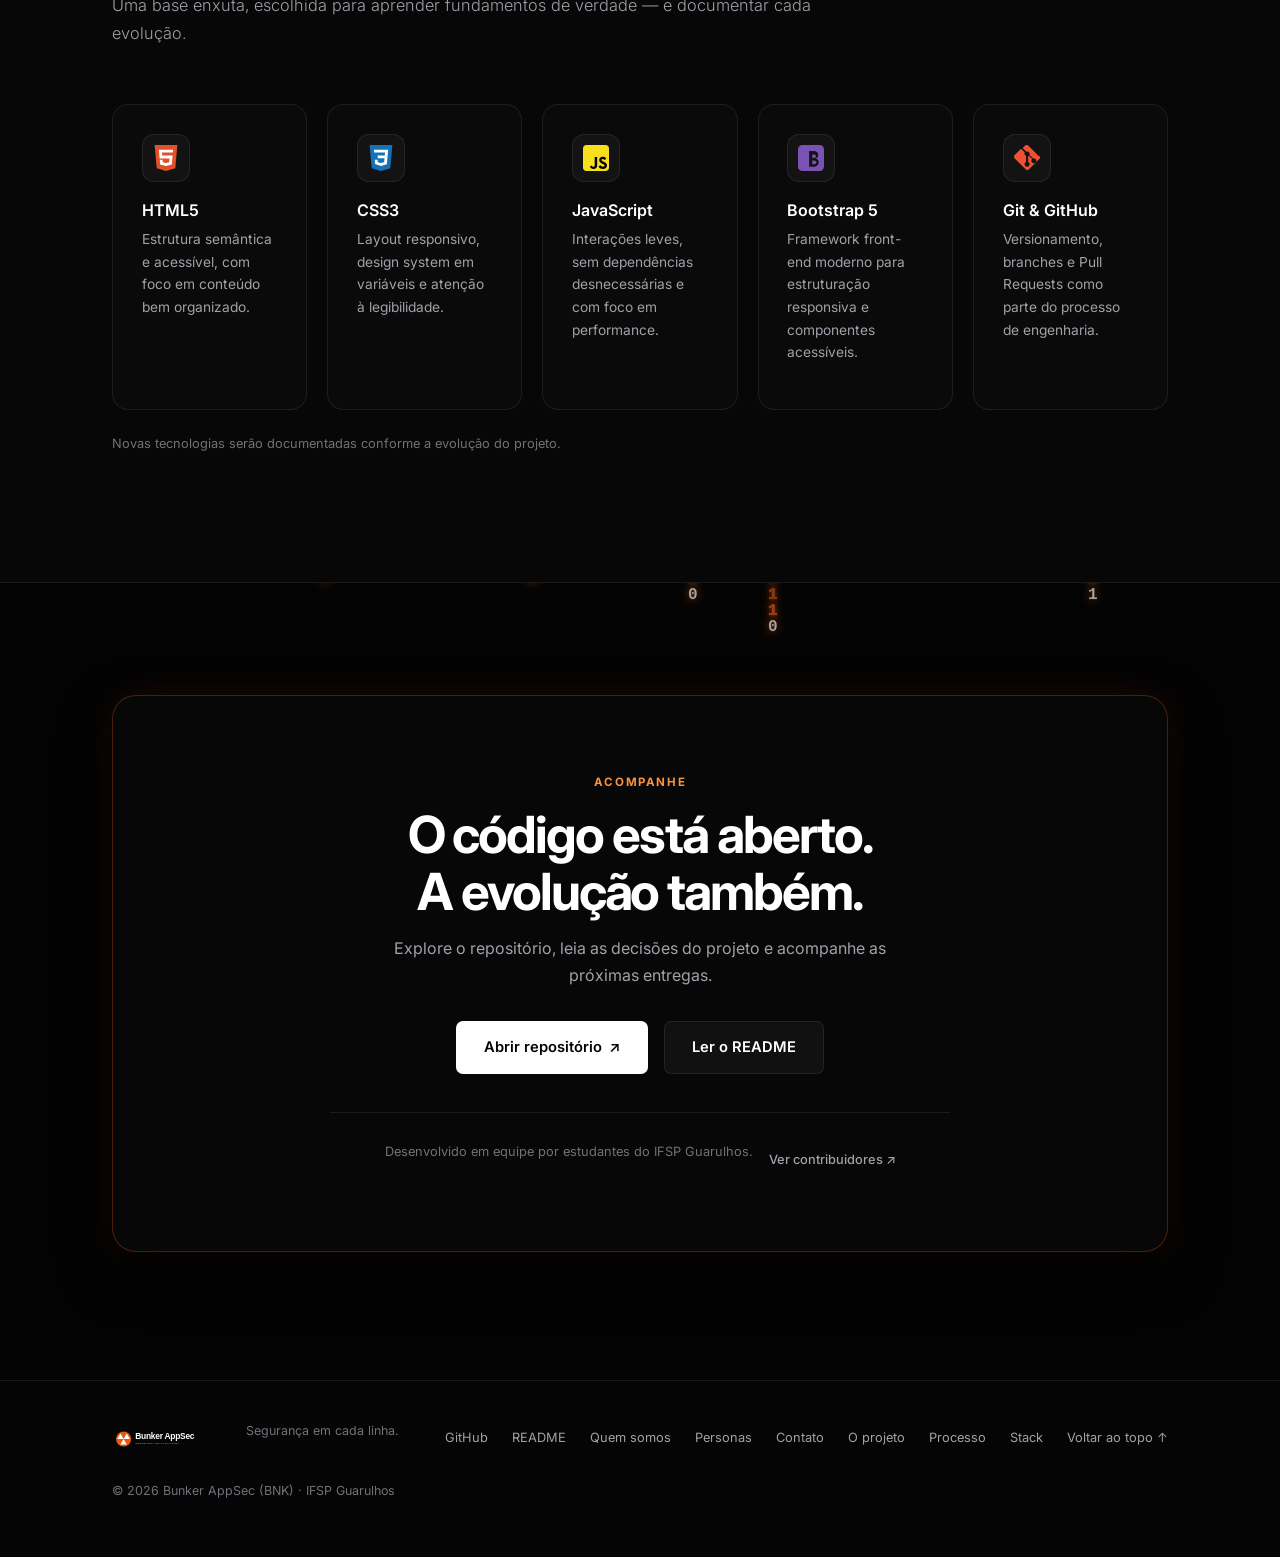
==== commit bf034b99: "fix:voltando o hero" ====
--- a/index.html
+++ b/index.html
@@ -22,7 +22,7 @@
     <link href="https://fonts.googleapis.com/css2?family=Inter:wght@300;400;500;600;700;800&display=swap" rel="stylesheet">
     <link rel="stylesheet" href="https://cdn.jsdelivr.net/npm/bootstrap@5.3.3/dist/css/bootstrap.min.css">
     <link rel="stylesheet" href="https://cdn.jsdelivr.net/npm/bootstrap-icons@1.11.3/font/bootstrap-icons.min.css">
-    <link rel="stylesheet" href="css/style.css?v=4">
+    <link rel="stylesheet" href="css/style.css?v=5">
 </head>
 <body>
     <div class="site-cursor-glow" aria-hidden="true"></div>
@@ -61,9 +61,8 @@
     </header>
 
     <main id="conteudo">
-        <!-- 1ª dobra · Foto da equipe + apresentação -->
-        <section class="hero hero-photo" id="inicio">
-            <div class="hero-bg" aria-hidden="true"></div>
+        <!-- 1ª dobra · Apresentação -->
+        <section class="hero" id="inicio">
             <div class="orb orb-1" aria-hidden="true"></div>
             <div class="orb orb-2" aria-hidden="true"></div>
 
--- a/css/style.css
+++ b/css/style.css
@@ -263,20 +263,6 @@
     overflow: hidden;
     padding: 140px 0 90px;
     text-align: center;
-}
-
-.hero::before {
-    content: "";
-    position: absolute;
-    inset: 0;
-    background-image:
-        linear-gradient(rgba(255, 255, 255, 0.035) 1px, transparent 1px),
-        linear-gradient(90deg, rgba(255, 255, 255, 0.035) 1px, transparent 1px);
-    background-size: 64px 64px;
-    -webkit-mask-image: radial-gradient(ellipse 70% 65% at 50% 45%, #000 30%, transparent 78%);
-    mask-image: radial-gradient(ellipse 70% 65% at 50% 45%, #000 30%, transparent 78%);
-    z-index: 0;
-    pointer-events: none;
 }
 
 .orb {
